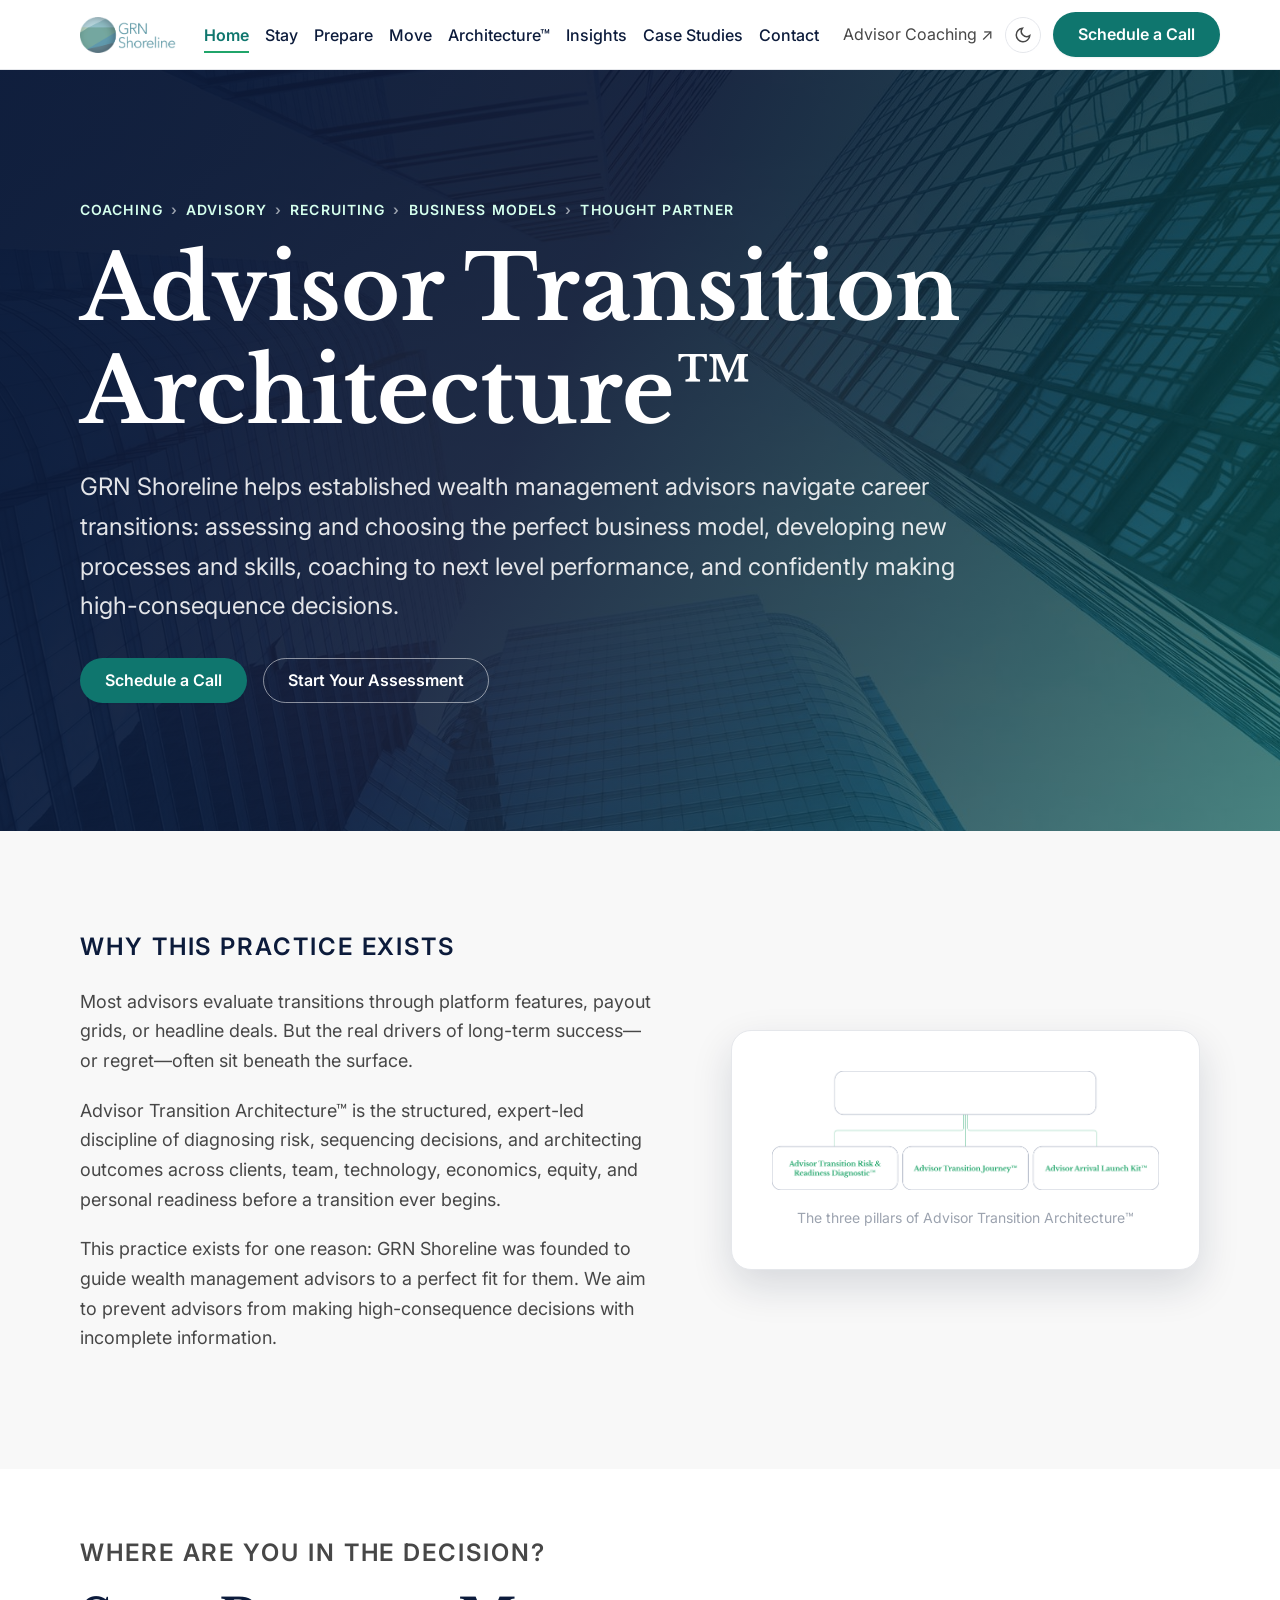
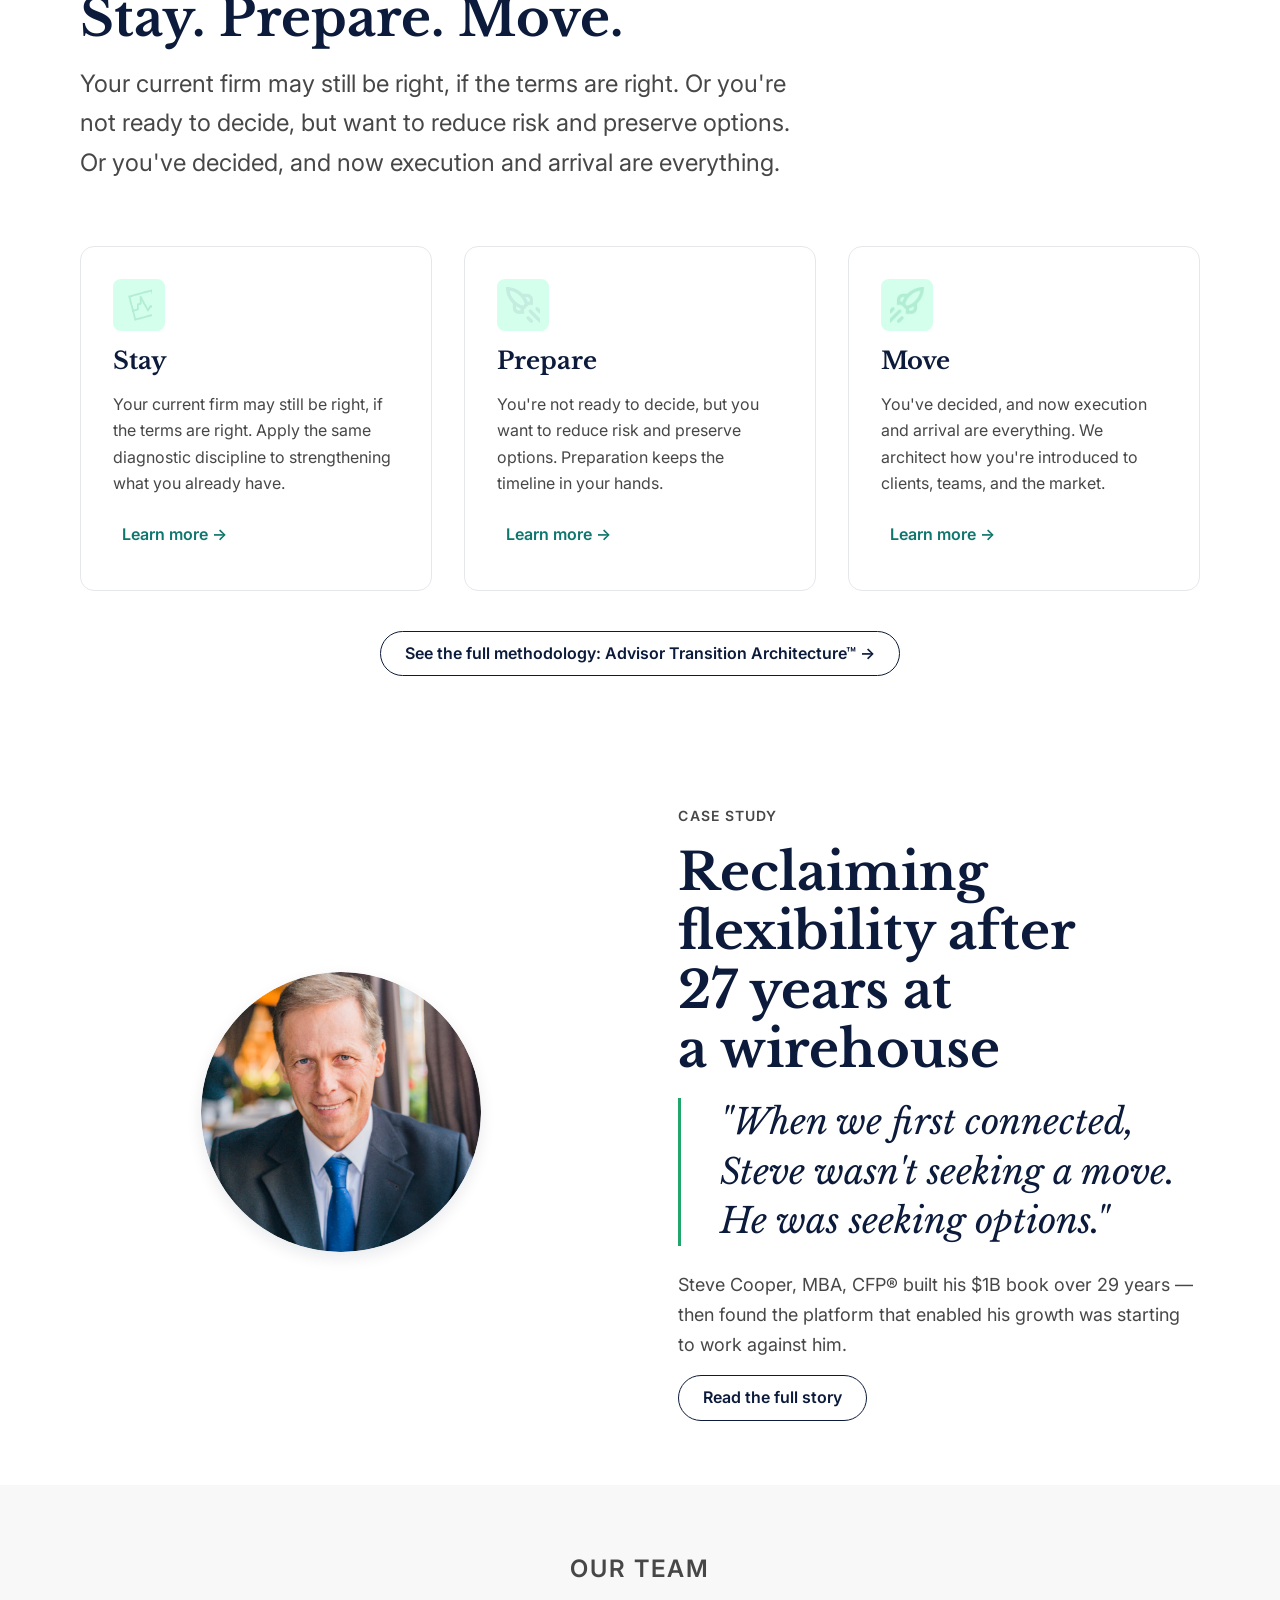
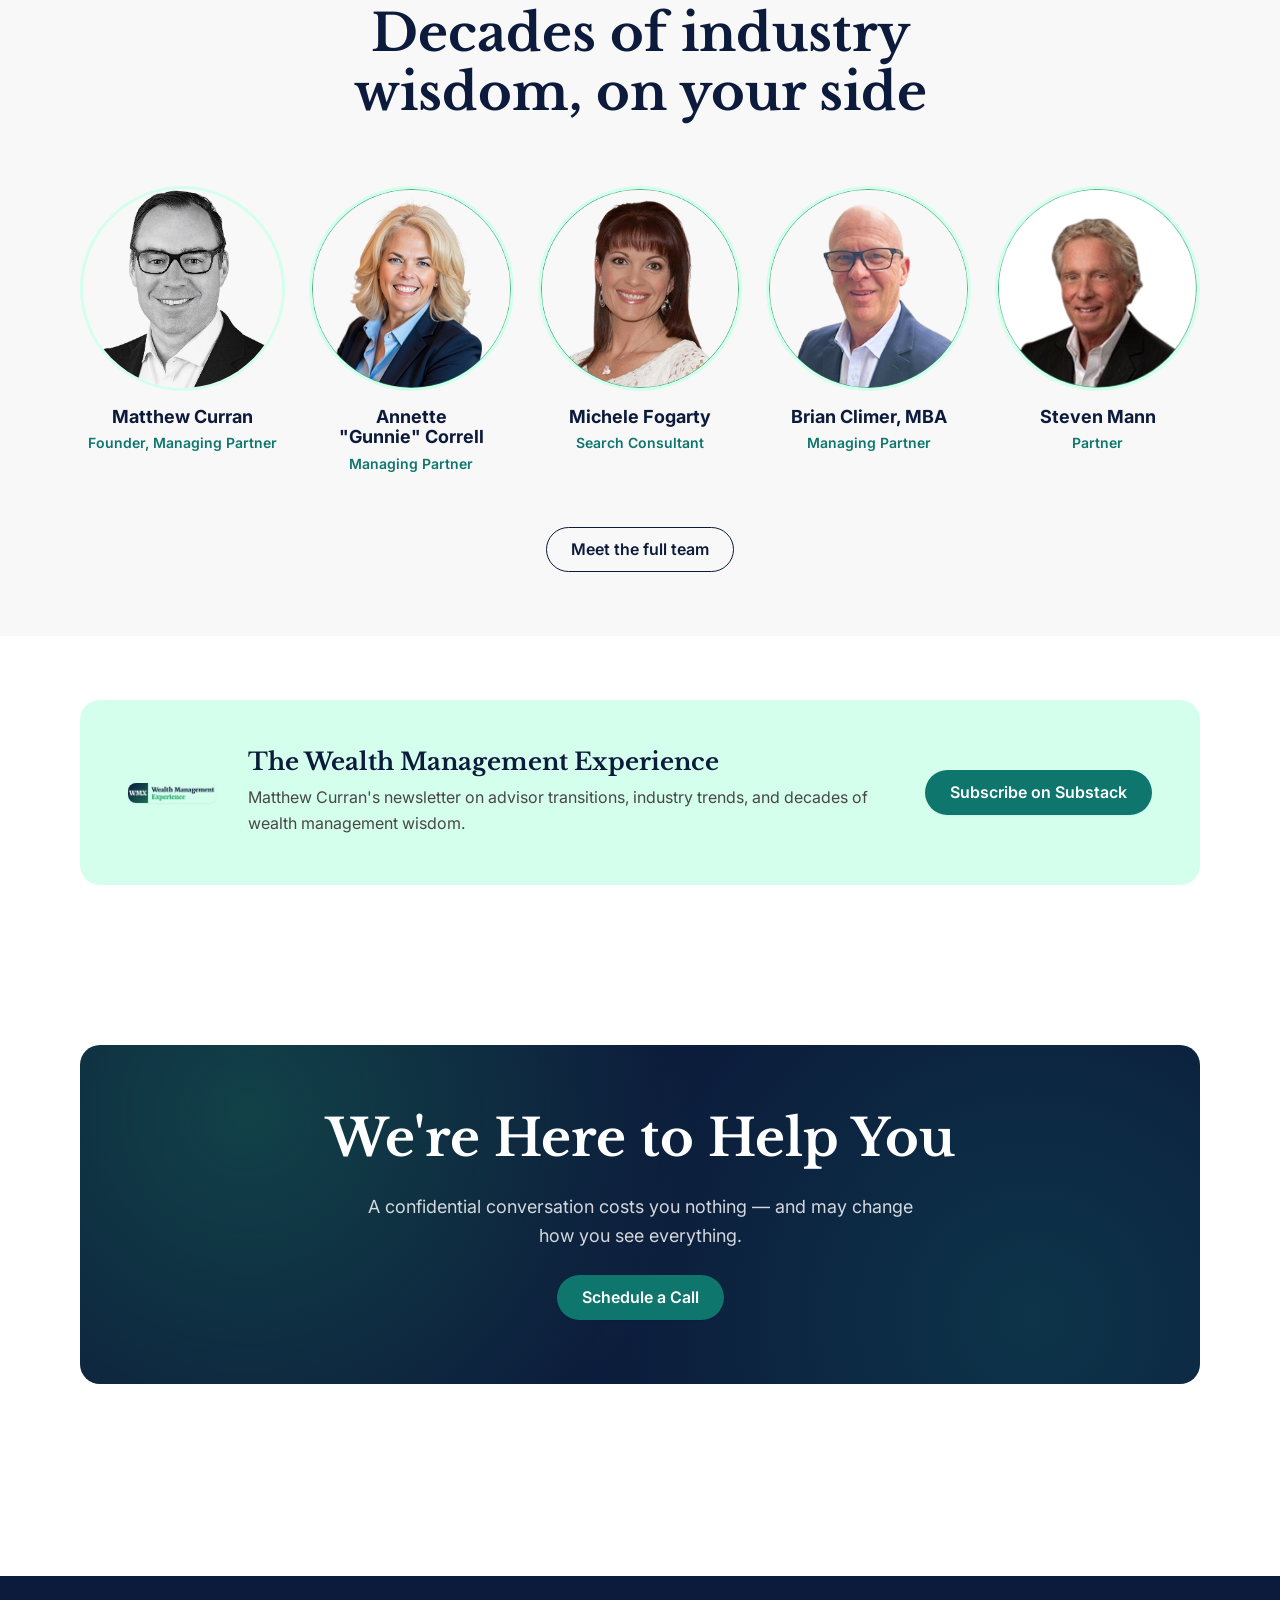
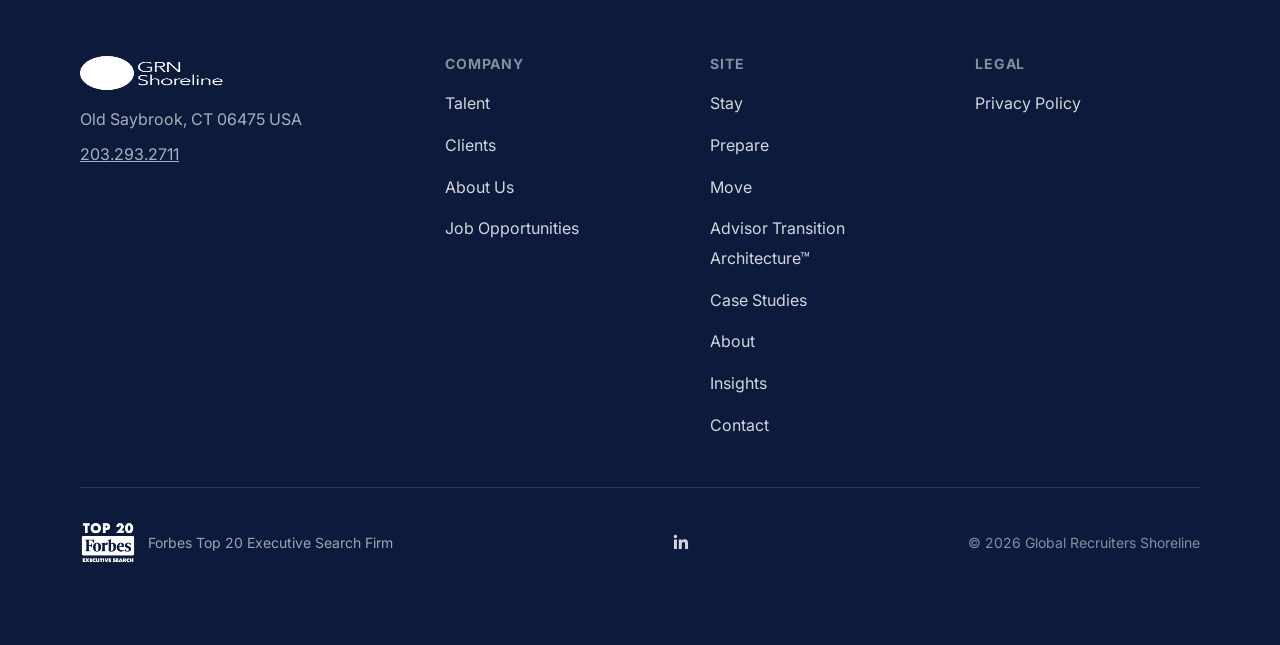
==== index.html @ 6365e37e "GRN Shoreline website - 9 page site" ====
<!doctype html>
<html lang="en">
<head>
  <meta charset="UTF-8">
  <meta name="viewport" content="width=device-width, initial-scale=1.0">
  <title>GRN Shoreline — Advisor Transition Architecture™</title>
  <meta name="description" content="GRN Shoreline helps established wealth management advisors navigate career transitions with Advisor Transition Architecture™ — assessing business models, coaching, and confident decision-making.">
  <meta property="og:title" content="GRN Shoreline — Advisor Transition Architecture™">
  <meta property="og:description" content="GRN Shoreline helps established wealth management advisors navigate career transitions with clarity, structure, and a proprietary readiness framework.">
  <meta property="og:image" content="./assets/hero-bg.jpg">
  <meta property="og:type" content="website">
  <link rel="preconnect" href="https://fonts.googleapis.com">
  <link rel="preconnect" href="https://fonts.gstatic.com" crossorigin>
  <link href="https://fonts.googleapis.com/css2?family=Libre+Baskerville:ital,wght@0,400;0,700;1,400&family=Inter:wght@300..800&display=swap" rel="stylesheet">
  <link rel="stylesheet" href="./base.css">
  <link rel="stylesheet" href="./style.css">
  <link rel="icon" href="./assets/grn-logo-alt.png">
</head>
<body>
  <a class="skip-link" href="#main">Skip to content</a>

        <header class="site-header">
    <div class="wrap header-inner">
      <a class="brand" href="./index.html" aria-label="GRN Shoreline home">
        <img src="./assets/grn-logo-alt.png" alt="GRN Shoreline logo" width="150" height="54">
      </a>
      <nav class="main-nav" aria-label="Primary">
        <ul role="list">
          <li><a href="./index.html" aria-current="page">Home</a></li>
          <li><a href="./stay.html">Stay</a></li>
          <li><a href="./prepare.html">Prepare</a></li>
          <li><a href="./move.html">Move</a></li>
          <li><a href="./advisor-transition-architecture.html"><span class="nav-label-full">Advisor Transition Architecture™</span><span class="nav-label-short">Architecture™</span></a></li>
          <li><a href="./insights.html">Insights</a></li>
          <li><a href="./case-studies.html">Case Studies</a></li>
          <li><a href="./contact.html">Contact</a></li>
        </ul>
        <a class="link-external" href="https://advisortransitionconsulting.com/" target="_blank" rel="noopener noreferrer">Advisor Coaching ↗</a>
      </nav>
      <div class="header-actions">
        <a class="link-external-desktop" href="https://advisortransitionconsulting.com/" target="_blank" rel="noopener noreferrer">Advisor Coaching ↗</a>
        <button class="theme-toggle" data-theme-toggle type="button" aria-label="Switch to dark mode"></button>
        <a class="btn btn--primary" href="https://calendly.com/grnshoreline" target="_blank" rel="noopener noreferrer"><span class="btn-label-full">Schedule a Call</span><span class="btn-label-short">Call</span></a>
        <button class="nav-toggle" type="button" aria-label="Open menu" aria-expanded="false">
          <svg width="22" height="22" viewBox="0 0 24 24" fill="none" stroke="currentColor" stroke-width="2"><path d="M3 6h18M3 12h18M3 18h18"/></svg>
        </button>
      </div>
    </div>
  </header>

<main id="main">
    <!-- HERO -->
    <section class="hero">
      <img class="hero-bg" src="./assets/hero-bg.jpg" alt="Looking up at glass office towers, symbolizing the wealth management industry advisors navigate" width="1920" height="923" fetchpriority="high">
      <div class="hero-overlay"></div>
      <div class="wrap hero-content">
        <p class="kicker kicker--on-dark"><span>Coaching</span><span>Advisory</span><span>Recruiting</span><span>Business Models</span><span>Thought Partner</span></p>
        <h1>Advisor Transition Architecture™</h1>
        <p class="subhead">GRN Shoreline helps established wealth management advisors navigate career transitions: assessing and choosing the perfect business model, developing new processes and skills, coaching to next level performance, and confidently making high-consequence decisions.</p>
        <div class="hero-ctas">
          <a class="btn btn--primary" href="https://calendly.com/grnshoreline" target="_blank" rel="noopener noreferrer">Schedule a Call</a>
          <a class="btn btn--on-dark btn--secondary" href="https://matt-ibhmddfy.scoreapp.com/" target="_blank" rel="noopener noreferrer">Start Your Assessment</a>
        </div>
      </div>
    </section>

    <!-- WHY THIS PRACTICE EXISTS -->
    <section class="section why-section">
      <div class="wrap">
        <div class="why-grid">
          <div class="why-copy">
            <p class="kicker"><span>Why This Practice Exists</span></p>
            <p>Most advisors evaluate transitions through platform features, payout grids, or headline deals. But the real drivers of long-term success—or regret—often sit beneath the surface.</p>
            <p>Advisor Transition Architecture™ is the structured, expert-led discipline of diagnosing risk, sequencing decisions, and architecting outcomes across clients, team, technology, economics, equity, and personal readiness before a transition ever begins.</p>
            <p>This practice exists for one reason: GRN Shoreline was founded to guide wealth management advisors to a perfect fit for them. We aim to prevent advisors from making high-consequence decisions with incomplete information.</p>
          </div>
          <figure class="why-diagram">
            <img src="./assets/t-architecture.png" alt="Diagram of Advisor Transition Architecture framework showing three pillars: Advisor Transition Risk and Readiness Diagnostic, Advisor Transition Journey, and Advisor Arrival Launch Kit" width="1651" height="509">
            <figcaption>The three pillars of Advisor Transition Architecture™</figcaption>
          </figure>
        </div>
      </div>
    </section>

    <!-- THREE-PATHWAY TEASER -->
    <section class="section section--tight">
      <div class="wrap">
        <div class="section-head">
          <p class="kicker"><span>Where Are You in the Decision?</span></p>
          <h2>Stay. Prepare. Move.</h2>
          <p>Your current firm may still be right, if the terms are right. Or you're not ready to decide, but want to reduce risk and preserve options. Or you've decided, and now execution and arrival are everything.</p>
        </div>
        <div class="card-grid">
          <a class="teaser-card" href="./stay.html">
            <div class="teaser-icon"><img src="./assets/risk-icon-1.png" alt="" role="presentation"></div>
            <h3>Stay</h3>
            <p>Your current firm may still be right, if the terms are right. Apply the same diagnostic discipline to strengthening what you already have.</p>
            <span class="btn btn--ghost">Learn more →</span>
          </a>
          <a class="teaser-card" href="./prepare.html">
            <div class="teaser-icon"><img src="./assets/rocket-2.png" alt="" role="presentation"></div>
            <h3>Prepare</h3>
            <p>You're not ready to decide, but you want to reduce risk and preserve options. Preparation keeps the timeline in your hands.</p>
            <span class="btn btn--ghost">Learn more →</span>
          </a>
          <a class="teaser-card" href="./move.html">
            <div class="teaser-icon"><img src="./assets/rocket-1.png" alt="" role="presentation"></div>
            <h3>Move</h3>
            <p>You've decided, and now execution and arrival are everything. We architect how you're introduced to clients, teams, and the market.</p>
            <span class="btn btn--ghost">Learn more →</span>
          </a>
        </div>
        <div style="text-align:center; margin-top:var(--space-10);">
          <a class="btn btn--secondary" href="./advisor-transition-architecture.html">See the full methodology: Advisor Transition Architecture™ →</a>
        </div>
      </div>
    </section>

    <!-- CASE STUDY TEASER -->
    <section class="section section--tight">
      <div class="wrap">
        <div class="split">
          <div class="split-media">
            <img src="./assets/steve-cooper.jpg" alt="Portrait of Steve Cooper, MBA, CFP" width="408" height="408" loading="lazy" style="border-radius:var(--radius-full); max-width:280px; margin-inline:auto;">
          </div>
          <div class="split-copy">
            <p class="kicker"><span>Case Study</span></p>
            <h2>Reclaiming flexibility after 27 years at a wirehouse</h2>
            <blockquote class="pull-quote">"When we first connected, Steve wasn't seeking a move. He was seeking options."</blockquote>
            <p style="margin-top:var(--space-6);">Steve Cooper, MBA, CFP® built his $1B book over 29 years — then found the platform that enabled his growth was starting to work against him.</p>
            <a class="btn btn--secondary" href="./case-studies.html">Read the full story</a>
          </div>
        </div>
      </div>
    </section>

    <!-- TEAM STRIP TEASER -->
    <section class="section section--tight" style="background:var(--color-surface);">
      <div class="wrap">
        <div class="section-head section-head--center">
          <p class="kicker" style="justify-content:center;"><span>Our Team</span></p>
          <h2>Decades of industry wisdom, on your side</h2>
        </div>
        <div class="team-strip">
          <div class="team-card">
            <div class="team-photo"><img src="./assets/matt-bw.png" alt="Matthew Curran" width="631" height="631" loading="lazy"></div>
            <h3>Matthew Curran</h3>
            <p class="role">Founder, Managing Partner</p>
          </div>
          <div class="team-card">
            <div class="team-photo"><img src="./assets/annette.png" alt="Annette Gunnie Correll" width="275" height="275" loading="lazy"></div>
            <h3>Annette "Gunnie" Correll</h3>
            <p class="role">Managing Partner</p>
          </div>
          <div class="team-card">
            <div class="team-photo"><img src="./assets/michele.png" alt="Michele Fogarty" width="275" height="275" loading="lazy"></div>
            <h3>Michele Fogarty</h3>
            <p class="role">Search Consultant</p>
          </div>
          <div class="team-card">
            <div class="team-photo"><img src="./assets/brian.png" alt="Brian Climer" width="275" height="275" loading="lazy"></div>
            <h3>Brian Climer, MBA</h3>
            <p class="role">Managing Partner</p>
          </div>
          <div class="team-card">
            <div class="team-photo"><img src="./assets/steven.png" alt="Steven Mann" width="220" height="220" loading="lazy"></div>
            <h3>Steven Mann</h3>
            <p class="role">Partner</p>
          </div>
        </div>
        <div style="text-align:center; margin-top:var(--space-10);">
          <a class="btn btn--secondary" href="./about.html">Meet the full team</a>
        </div>
      </div>
    </section>

    <!-- NEWSLETTER -->
    <section class="section section--tight">
      <div class="wrap">
        <div class="newsletter-strip">
          <img src="./assets/newsletter-logo.png" alt="The Wealth Management Experience newsletter cover" width="365" height="83">
          <div class="newsletter-copy">
            <h3>The Wealth Management Experience</h3>
            <p>Matthew Curran's newsletter on advisor transitions, industry trends, and decades of wealth management wisdom.</p>
          </div>
          <a class="btn btn--primary" href="https://thewmx.substack.com/" target="_blank" rel="noopener noreferrer">Subscribe on Substack</a>
        </div>
      </div>
    </section>

    <!-- FINAL CTA -->
    <section class="section">
      <div class="wrap">
        <div class="cta-band">
          <h2>We're Here to Help You</h2>
          <p>A confidential conversation costs you nothing — and may change how you see everything.</p>
          <div class="hero-ctas">
            <a class="btn btn--primary" href="https://calendly.com/grnshoreline" target="_blank" rel="noopener noreferrer">Schedule a Call</a>
          </div>
        </div>
      </div>
    </section>
  </main>

        <footer class="site-footer">
    <div class="wrap">
      <div class="footer-grid">
        <div class="footer-brand">
          <img src="./assets/grn-logo-alt.png" alt="GRN Shoreline logo" width="150" height="54">
          <p>Old Saybrook, CT 06475 USA</p>
          <p><a href="tel:2032932711" style="color:inherit;">203.293.2711</a></p>
        </div>
        <div class="footer-col">
          <h4>Company</h4>
          <ul role="list">
            <li><a href="https://grnshoreline.com/candidate/index.aspx" target="_blank" rel="noopener noreferrer">Talent</a></li>
            <li><a href="https://grnshoreline.com/employer/index.aspx" target="_blank" rel="noopener noreferrer">Clients</a></li>
            <li><a href="./about.html">About Us</a></li>
            <li><a href="https://grnshoreline.com/candidate/jobs.aspx" target="_blank" rel="noopener noreferrer">Job Opportunities</a></li>
          </ul>
        </div>
        <div class="footer-col">
          <h4>Site</h4>
          <ul role="list">
            <li><a href="./stay.html">Stay</a></li>
            <li><a href="./prepare.html">Prepare</a></li>
            <li><a href="./move.html">Move</a></li>
            <li><a href="./advisor-transition-architecture.html">Advisor Transition Architecture™</a></li>
            <li><a href="./case-studies.html">Case Studies</a></li>
            <li><a href="./about.html">About</a></li>
            <li><a href="./insights.html">Insights</a></li>
            <li><a href="./contact.html">Contact</a></li>
          </ul>
        </div>
        <div class="footer-col">
          <h4>Legal</h4>
          <ul role="list">
            <li><a href="https://grnshoreline.com/about/privacy.aspx" target="_blank" rel="noopener noreferrer">Privacy Policy</a></li>
          </ul>
        </div>
      </div>
      <div class="footer-bottom">
        <div class="footer-badge">
          <img src="./assets/forbes-badge.png" alt="Forbes Top 20 Executive Search Firm badge">
          <span>Forbes Top 20 Executive Search Firm</span>
        </div>
        <div class="footer-social">
          <a href="https://linkedin.com/company/grnshoreline" target="_blank" rel="noopener noreferrer" aria-label="GRN Shoreline on LinkedIn">
            <svg width="20" height="20" viewBox="0 0 24 24" fill="currentColor"><path d="M20.45 20.45h-3.55v-5.57c0-1.33-.02-3.03-1.85-3.03-1.85 0-2.14 1.44-2.14 2.94v5.66H9.36V9h3.41v1.56h.05c.47-.9 1.64-1.85 3.38-1.85 3.6 0 4.27 2.37 4.27 5.46v6.28zM5.34 7.43a2.06 2.06 0 1 1 0-4.12 2.06 2.06 0 0 1 0 4.12zM7.12 20.45H3.56V9h3.56v11.45z"/></svg>
          </a>
        </div>
        <p class="footer-copy">© 2026 Global Recruiters Shoreline</p>
      </div>
    </div>
  </footer>

  <script src="./app.js" defer></script>
</body>
</html>
---- base.css ----
/* base.css — mandatory reset & foundations */
*,
*::before,
*::after {
  box-sizing: border-box;
  margin: 0;
  padding: 0;
}

html {
  -moz-text-size-adjust: none;
  -webkit-text-size-adjust: none;
  text-size-adjust: none;
  -webkit-font-smoothing: antialiased;
  -moz-osx-font-smoothing: grayscale;
  text-rendering: optimizeLegibility;
  scroll-behavior: smooth;
  hanging-punctuation: first last;
  scroll-padding-top: var(--space-24);
  overflow-x: hidden;
}

body {
  min-height: 100dvh;
  line-height: 1.65;
  font-family: var(--font-body, sans-serif);
  font-size: var(--text-base);
  color: var(--color-text);
  background-color: var(--color-bg);
  overflow-x: hidden;
}

img,
picture,
video,
canvas,
svg {
  display: block;
  max-width: 100%;
  height: auto;
}
ul[role='list'],
ol[role='list'] {
  list-style: none;
}
input,
button,
textarea,
select {
  font: inherit;
  color: inherit;
}

h1,
h2,
h3,
h4,
h5,
h6 {
  text-wrap: balance;
  line-height: 1.15;
  font-family: var(--font-display);
}
p,
li,
figcaption {
  text-wrap: pretty;
}

::selection {
  background: color-mix(in oklab, var(--color-primary) 30%, transparent);
  color: var(--color-text);
}

:focus-visible {
  outline: 2px solid var(--color-primary);
  outline-offset: 3px;
  border-radius: var(--radius-sm);
}

@media (prefers-reduced-motion: reduce) {
  *,
  *::before,
  *::after {
    animation-duration: 0.01ms !important;
    animation-iteration-count: 1 !important;
    transition-duration: 0.01ms !important;
    scroll-behavior: auto !important;
  }
}

button {
  cursor: pointer;
  background: none;
  border: none;
}
table {
  border-collapse: collapse;
  width: 100%;
}

a,
button,
[role='button'],
[role='link'],
input,
textarea,
select {
  transition:
    color var(--transition-interactive),
    background var(--transition-interactive),
    border-color var(--transition-interactive),
    box-shadow var(--transition-interactive),
    transform var(--transition-interactive);
}

.sr-only {
  position: absolute;
  width: 1px;
  height: 1px;
  padding: 0;
  margin: -1px;
  overflow: hidden;
  clip: rect(0, 0, 0, 0);
  white-space: nowrap;
  border-width: 0;
}
---- style.css ----
/* style.css — GRN Shoreline design tokens + components */

/* ============ TYPE SCALE ============ */
:root {
  --text-xs: clamp(0.75rem, 0.7rem + 0.25vw, 0.875rem);
  --text-sm: clamp(0.875rem, 0.8rem + 0.35vw, 1rem);
  --text-base: clamp(1rem, 0.95rem + 0.25vw, 1.125rem);
  --text-lg: clamp(1.125rem, 1rem + 0.75vw, 1.5rem);
  --text-xl: clamp(1.5rem, 1.2rem + 1.25vw, 2.25rem);
  --text-2xl: clamp(2rem, 1.2rem + 2.5vw, 3.5rem);
  --text-3xl: clamp(2.5rem, 1rem + 4vw, 4.75rem);
  --text-hero: clamp(2.75rem, 0.8rem + 6vw, 6.5rem);

  /* ============ SPACING (4px base) ============ */
  --space-1: 0.25rem;
  --space-2: 0.5rem;
  --space-3: 0.75rem;
  --space-4: 1rem;
  --space-5: 1.25rem;
  --space-6: 1.5rem;
  --space-8: 2rem;
  --space-10: 2.5rem;
  --space-12: 3rem;
  --space-16: 4rem;
  --space-20: 5rem;
  --space-24: 6rem;
  --space-32: 8rem;

  /* ============ RADIUS / TRANSITIONS ============ */
  --radius-sm: 0.375rem;
  --radius-md: 0.5rem;
  --radius-lg: 0.875rem;
  --radius-xl: 1.25rem;
  --radius-full: 9999px;
  --transition-interactive: 180ms cubic-bezier(0.16, 1, 0.3, 1);

  /* ============ CONTENT WIDTHS ============ */
  --content-narrow: 640px;
  --content-default: 960px;
  --content-wide: 1200px;
  --content-full: 100%;

  /* ============ FONTS ============ */
  --font-display: 'Libre Baskerville', Georgia, 'Times New Roman', serif;
  --font-body: 'Inter', -apple-system, 'Helvetica Neue', sans-serif;
}

/* ============ COLOR SYSTEM — GRN Shoreline brand ============ */
:root,
[data-theme='light'] {
  --color-navy: #0c1b3b;
  --color-navy-2: #132549;
  --color-teal: #0f766e;
  --color-teal-2: #20a56a;
  --color-mint: #d5ffed;

  --color-bg: #ffffff;
  --color-surface: #f8f8f8;
  --color-surface-2: #ffffff;
  --color-surface-offset: #eef6f2;
  --color-surface-mint: #d5ffed;
  --color-divider: #e5e7eb;
  --color-border: #e5e7eb;

  --color-text: #0c1b3b;
  --color-text-muted: #474747;
  --color-text-faint: #9ca3af;
  --color-text-inverse: #f8f8f8;

  --color-primary: #0f766e;
  --color-primary-hover: #0c5c56;
  --color-primary-active: #094843;
  --color-primary-highlight: #d5ffed;

  --color-accent: #20a56a;
  --color-accent-hover: #188753;

  --shadow-sm: 0 1px 2px rgba(12, 27, 59, 0.06);
  --shadow-md: 0 6px 16px rgba(12, 27, 59, 0.09);
  --shadow-lg: 0 16px 40px rgba(12, 27, 59, 0.14);
}

[data-theme='dark'] {
  --color-bg: #0a1530;
  --color-surface: #0c1b3b;
  --color-surface-2: #101f42;
  --color-surface-offset: #122645;
  --color-surface-mint: #163527;
  --color-divider: #223258;
  --color-border: #2a3b64;

  --color-text: #eef2f7;
  --color-text-muted: #b7c0d6;
  --color-text-faint: #7f8bab;
  --color-text-inverse: #0c1b3b;

  --color-primary: #2bbfa0;
  --color-primary-hover: #4fd2b5;
  --color-primary-active: #20a56a;
  --color-primary-highlight: #163527;

  --color-accent: #33c17a;
  --color-accent-hover: #57d295;

  --shadow-sm: 0 1px 2px rgba(0, 0, 0, 0.3);
  --shadow-md: 0 6px 16px rgba(0, 0, 0, 0.35);
  --shadow-lg: 0 16px 40px rgba(0, 0, 0, 0.45);
}

@media (prefers-color-scheme: dark) {
  :root:not([data-theme]) {
    --color-bg: #0a1530;
    --color-surface: #0c1b3b;
    --color-surface-2: #101f42;
    --color-surface-offset: #122645;
    --color-surface-mint: #163527;
    --color-divider: #223258;
    --color-border: #2a3b64;
    --color-text: #eef2f7;
    --color-text-muted: #b7c0d6;
    --color-text-faint: #7f8bab;
    --color-text-inverse: #0c1b3b;
    --color-primary: #2bbfa0;
    --color-primary-hover: #4fd2b5;
    --color-primary-active: #20a56a;
    --color-primary-highlight: #163527;
    --color-accent: #33c17a;
    --color-accent-hover: #57d295;
    --shadow-sm: 0 1px 2px rgba(0, 0, 0, 0.3);
    --shadow-md: 0 6px 16px rgba(0, 0, 0, 0.35);
    --shadow-lg: 0 16px 40px rgba(0, 0, 0, 0.45);
  }
}

/* ============ LAYOUT PRIMITIVES ============ */
.wrap {
  width: 100%;
  max-width: var(--content-wide);
  margin-inline: auto;
  padding-inline: clamp(var(--space-5), 5vw, var(--space-10));
}
.wrap--narrow {
  max-width: var(--content-default);
}
.section {
  padding-block: clamp(var(--space-16), 8vw, var(--space-24));
}
.section--tight {
  padding-block: clamp(var(--space-10), 5vw, var(--space-16));
}
main {
  display: block;
}

/* ============ SKIP LINK ============ */
.skip-link {
  position: absolute;
  left: -9999px;
  top: 0;
  z-index: 200;
  background: var(--color-navy);
  color: #fff;
  padding: var(--space-3) var(--space-5);
  border-radius: var(--radius-sm);
}
.skip-link:focus {
  left: var(--space-4);
  top: var(--space-4);
}

/* ============ HEADER ============ */
.site-header {
  position: sticky;
  top: 0;
  z-index: 100;
  background: color-mix(in oklab, var(--color-bg) 97%, transparent);
  border-bottom: 1px solid var(--color-divider);
  transition:
    transform 0.3s cubic-bezier(0.16, 1, 0.3, 1),
    box-shadow 0.3s cubic-bezier(0.16, 1, 0.3, 1);
}
@supports (backdrop-filter: blur(1px)) {
  @media (min-width: 781px) {
    .site-header {
      background: color-mix(in oklab, var(--color-bg) 92%, transparent);
      backdrop-filter: blur(14px);
    }
  }
}
.site-header--hidden {
  transform: translateY(-100%);
}
.site-header--scrolled {
  box-shadow: var(--shadow-sm);
}
.header-inner {
  display: flex;
  align-items: center;
  justify-content: space-between;
  gap: var(--space-6);
  padding-block: var(--space-3);
}
.brand {
  display: flex;
  align-items: center;
  gap: var(--space-2);
  flex-shrink: 0;
}
.brand img {
  height: clamp(28px, 4vw, 36px);
  width: auto;
}
.brand-name {
  font-family: var(--font-display);
  font-size: var(--text-sm);
  color: var(--color-navy);
  display: none;
}
[data-theme='dark'] .brand-name {
  color: var(--color-text);
}

.main-nav {
  display: flex;
  align-items: center;
  gap: var(--space-5);
}
.main-nav ul {
  display: flex;
  align-items: center;
  gap: var(--space-4);
  flex-wrap: nowrap;
}
.main-nav a {
  font-size: var(--text-sm);
  white-space: nowrap;
  color: var(--color-text);
  text-decoration: none;
  font-weight: 500;
  position: relative;
  padding-block: var(--space-1);
}
.nav-label-short {
  display: inline;
}
.nav-label-full {
  display: none;
}
.main-nav a::after {
  content: '';
  position: absolute;
  left: 0;
  bottom: -4px;
  width: 0;
  height: 2px;
  background: var(--color-teal-2);
  transition: width var(--transition-interactive);
}
.main-nav a:hover::after,
.main-nav a[aria-current='page']::after {
  width: 100%;
}
.main-nav a[aria-current='page'] {
  color: var(--color-teal);
  font-weight: 600;
}
[data-theme='dark'] .main-nav a[aria-current='page'] {
  color: var(--color-primary);
}

.header-actions {
  display: flex;
  align-items: center;
  gap: var(--space-3);
  flex-shrink: 0;
}
.link-external {
  font-size: var(--text-sm);
  color: var(--color-text-muted);
  text-decoration: none;
  display: none;
}
.link-external:hover {
  color: var(--color-teal);
}
.link-external-desktop {
  font-size: var(--text-sm);
  color: var(--color-text-muted);
  text-decoration: none;
  white-space: nowrap;
}
.link-external-desktop:hover {
  color: var(--color-teal);
}

.theme-toggle {
  display: inline-flex;
  align-items: center;
  justify-content: center;
  width: 36px;
  height: 36px;
  border-radius: var(--radius-full);
  color: var(--color-text-muted);
  border: 1px solid var(--color-border);
}
.theme-toggle:hover {
  color: var(--color-teal);
  border-color: var(--color-teal);
}

.nav-toggle {
  display: none;
  width: 40px;
  height: 40px;
  align-items: center;
  justify-content: center;
  color: var(--color-navy);
}
[data-theme='dark'] .nav-toggle {
  color: var(--color-text);
}

/* ============ BUTTONS ============ */
.btn {
  display: inline-flex;
  align-items: center;
  justify-content: center;
  gap: var(--space-2);
  font-size: var(--text-sm);
  font-weight: 600;
  padding: var(--space-3) var(--space-6);
  border-radius: var(--radius-full);
  text-decoration: none;
  white-space: nowrap;
  border: 1.5px solid transparent;
  line-height: 1.2;
}
.btn--primary {
  background: var(--color-teal);
  color: #fff;
  box-shadow: var(--shadow-sm);
}
.btn--primary:hover {
  background: var(--color-primary-hover);
  box-shadow: var(--shadow-md);
  transform: translateY(-1px);
}
.btn--secondary {
  background: transparent;
  color: var(--color-navy);
  border-color: var(--color-navy);
}
[data-theme='dark'] .btn--secondary {
  color: var(--color-text);
  border-color: var(--color-border);
}
.btn--secondary:hover {
  background: var(--color-navy);
  color: #fff;
}
[data-theme='dark'] .btn--secondary:hover {
  background: var(--color-primary);
  border-color: var(--color-primary);
  color: var(--color-navy);
}
.btn--ghost {
  background: transparent;
  color: var(--color-teal);
  padding-inline: var(--space-2);
}
.btn--ghost:hover {
  color: var(--color-primary-hover);
  gap: var(--space-3);
}
.btn--on-dark {
  border-color: rgba(255, 255, 255, 0.5);
  color: #fff;
}
.btn--on-dark:hover {
  background: #fff;
  color: var(--color-navy);
}
.btn--block {
  width: 100%;
}
.btn-label-short {
  display: none;
}

/* ============ KICKER / EYEBROW ============ */
.kicker {
  display: flex;
  flex-wrap: wrap;
  align-items: center;
  gap: var(--space-2);
  font-size: var(--text-xs);
  font-weight: 600;
  letter-spacing: 0.08em;
  text-transform: uppercase;
  color: var(--color-teal-2);
  margin-bottom: var(--space-4);
}
.kicker span:not(:last-child)::after {
  content: '›';
  margin-left: var(--space-2);
  color: var(--color-text-faint);
}
.kicker--on-dark {
  color: var(--color-mint);
}

.tag {
  display: inline-flex;
  align-items: center;
  font-size: var(--text-xs);
  font-weight: 600;
  padding: var(--space-1) var(--space-3);
  border-radius: var(--radius-full);
  background: var(--color-surface-mint);
  color: var(--color-teal);
}

/* ============ HERO ============ */
.hero {
  position: relative;
  color: #fff;
  overflow: hidden;
  min-height: 78vh;
  display: flex;
  align-items: center;
}
.hero-bg {
  position: absolute;
  inset: 0;
  width: 100%;
  height: 100%;
  object-fit: cover;
  z-index: 0;
}
.hero-overlay {
  position: absolute;
  inset: 0;
  background: linear-gradient(
    115deg,
    rgba(12, 27, 59, 0.94) 0%,
    rgba(12, 27, 59, 0.82) 42%,
    rgba(15, 118, 110, 0.55) 100%
  );
  z-index: 1;
}
.hero-content {
  position: relative;
  z-index: 2;
  padding-block: clamp(var(--space-20), 12vw, var(--space-32));
}
.hero h1 {
  font-size: var(--text-hero);
  max-width: 20ch;
  margin-bottom: var(--space-6);
}
.hero .subhead {
  font-size: var(--text-lg);
  color: rgba(255, 255, 255, 0.88);
  max-width: 62ch;
  margin-bottom: var(--space-8);
  font-family: var(--font-body);
}
.hero-ctas {
  display: flex;
  flex-wrap: wrap;
  gap: var(--space-4);
}

.page-hero {
  background: var(--color-navy);
  color: #fff;
  padding-block: clamp(var(--space-16), 10vw, var(--space-24));
}
.page-hero h1 {
  font-size: var(--text-2xl);
  max-width: 26ch;
}
.page-hero .subhead {
  font-size: var(--text-lg);
  color: rgba(255, 255, 255, 0.82);
  max-width: 68ch;
  margin-top: var(--space-4);
  font-family: var(--font-body);
}

/* ============ SECTION HEADINGS ============ */
.section-head {
  max-width: 46rem;
  margin-bottom: clamp(var(--space-10), 5vw, var(--space-16));
}
.section-head h2 {
  font-size: var(--text-2xl);
  color: var(--color-navy);
  margin-bottom: var(--space-4);
}
[data-theme='dark'] .section-head h2 {
  color: var(--color-text);
}
.section-head p {
  font-size: var(--text-lg);
  color: var(--color-text-muted);
  font-family: var(--font-body);
}
.section-head--center {
  margin-inline: auto;
  text-align: center;
}

h3.card-title,
.card h3 {
  font-size: var(--text-lg);
  color: var(--color-navy);
}
[data-theme='dark'] .card h3 {
  color: var(--color-text);
}

/* ============ WHY SECTION ============ */
.why-section {
  background: var(--color-surface);
}
.why-grid {
  display: grid;
  grid-template-columns: 1.1fr 0.9fr;
  gap: clamp(var(--space-10), 6vw, var(--space-20));
  align-items: center;
}
.why-copy p {
  font-size: var(--text-base);
  color: var(--color-text-muted);
  margin-bottom: var(--space-5);
  max-width: 60ch;
}
.why-copy p:first-of-type {
  font-size: var(--text-lg);
  color: var(--color-text);
  font-family: var(--font-body);
}
.why-diagram {
  background: #fff;
  border-radius: var(--radius-xl);
  padding: clamp(var(--space-6), 4vw, var(--space-10));
  box-shadow: var(--shadow-lg);
  border: 1px solid var(--color-border);
}
[data-theme='dark'] .why-diagram {
  background: var(--color-surface-2);
}
.why-diagram img {
  width: 100%;
}
.why-diagram figcaption {
  margin-top: var(--space-4);
  font-size: var(--text-xs);
  color: var(--color-text-faint);
  text-align: center;
}

/* ============ CARD GRID (teasers) ============ */
.card-grid {
  display: grid;
  grid-template-columns: repeat(3, 1fr);
  gap: var(--space-8);
}
.teaser-card {
  background: var(--color-surface-2);
  border: 1px solid var(--color-border);
  border-radius: var(--radius-lg);
  padding: clamp(var(--space-6), 3vw, var(--space-8));
  display: flex;
  flex-direction: column;
  gap: var(--space-4);
  text-decoration: none;
  color: inherit;
  transition:
    transform var(--transition-interactive),
    box-shadow var(--transition-interactive),
    border-color var(--transition-interactive);
}
.teaser-card:hover {
  transform: translateY(-4px);
  box-shadow: var(--shadow-md);
  border-color: var(--color-teal);
}
.teaser-icon {
  width: 52px;
  height: 52px;
  border-radius: var(--radius-md);
  background: var(--color-surface-mint);
  display: flex;
  align-items: center;
  justify-content: center;
  padding: var(--space-2);
}
.teaser-icon img {
  width: 100%;
  height: 100%;
  object-fit: contain;
}
.teaser-card h3 {
  font-size: var(--text-lg);
}
.teaser-card p {
  color: var(--color-text-muted);
  font-size: var(--text-sm);
  flex: 1;
}
.teaser-card .btn--ghost {
  align-self: flex-start;
  font-size: var(--text-sm);
}

/* ============ NUMBERED DOMAIN CARDS ============ */
.domain-grid {
  display: grid;
  grid-template-columns: repeat(2, 1fr);
  gap: var(--space-6);
}
.domain-card {
  background: var(--color-surface-2);
  border: 1px solid var(--color-border);
  border-radius: var(--radius-lg);
  padding: clamp(var(--space-6), 3vw, var(--space-7));
  display: flex;
  gap: var(--space-5);
}
.domain-number {
  flex-shrink: 0;
  width: 44px;
  height: 44px;
  border-radius: var(--radius-full);
  background: var(--color-navy);
  color: var(--color-mint);
  display: flex;
  align-items: center;
  justify-content: center;
  font-family: var(--font-display);
  font-size: var(--text-base);
}
.domain-card h3 {
  font-size: var(--text-base);
  font-weight: 700;
  font-family: var(--font-body);
  color: var(--color-navy);
  margin-bottom: var(--space-2);
}
[data-theme='dark'] .domain-card h3 {
  color: var(--color-text);
}
.domain-card p {
  font-size: var(--text-sm);
  color: var(--color-text-muted);
}

/* ============ PULL QUOTE ============ */
.pull-quote {
  position: relative;
  font-family: var(--font-display);
  font-size: var(--text-xl);
  font-style: italic;
  color: var(--color-navy);
  line-height: 1.4;
  max-width: 44rem;
  padding-left: clamp(var(--space-6), 3vw, var(--space-10));
  border-left: 3px solid var(--color-teal-2);
}
[data-theme='dark'] .pull-quote {
  color: var(--color-text);
}
.pull-quote--center {
  margin-inline: auto;
  text-align: center;
  border-left: none;
  padding-left: 0;
}

/* ============ SPLIT SECTION ============ */
.split {
  display: grid;
  grid-template-columns: 1fr 1fr;
  gap: clamp(var(--space-10), 6vw, var(--space-20));
  align-items: center;
}
.split--reverse .split-media {
  order: 2;
}
.split-media img {
  border-radius: var(--radius-lg);
  box-shadow: var(--shadow-md);
  width: 100%;
}
.split-copy h2 {
  font-size: var(--text-2xl);
  color: var(--color-navy);
  margin-bottom: var(--space-5);
}
[data-theme='dark'] .split-copy h2 {
  color: var(--color-text);
}
.split-copy p {
  color: var(--color-text-muted);
  margin-bottom: var(--space-4);
  max-width: 56ch;
}
.split-list {
  display: grid;
  gap: var(--space-3);
  margin-block: var(--space-6);
}
.split-list li {
  display: flex;
  gap: var(--space-3);
  font-size: var(--text-base);
  color: var(--color-text);
  align-items: flex-start;
}
.split-list .check {
  flex-shrink: 0;
  color: var(--color-teal-2);
  margin-top: 3px;
}

/* ============ CTA BAND ============ */
.cta-band {
  background: var(--color-navy);
  color: #fff;
  border-radius: var(--radius-xl);
  padding: clamp(var(--space-10), 6vw, var(--space-16));
  text-align: center;
  display: flex;
  flex-direction: column;
  align-items: center;
  gap: var(--space-6);
  background-image: radial-gradient(circle at 15% 20%, rgba(32, 165, 106, 0.28), transparent 45%),
    radial-gradient(circle at 85% 80%, rgba(15, 118, 110, 0.28), transparent 45%);
}
.cta-band h2 {
  font-size: var(--text-2xl);
  max-width: 30ch;
}
.cta-band p {
  color: rgba(255, 255, 255, 0.82);
  max-width: 52ch;
  font-size: var(--text-base);
}
.cta-band .hero-ctas {
  justify-content: center;
}

/* ============ NEWSLETTER STRIP ============ */
.newsletter-strip {
  background: var(--color-surface-mint);
  border-radius: var(--radius-xl);
  padding: clamp(var(--space-8), 5vw, var(--space-12));
  display: flex;
  align-items: center;
  justify-content: space-between;
  gap: var(--space-8);
  flex-wrap: wrap;
}
[data-theme='dark'] .newsletter-strip {
  background: var(--color-surface-mint);
}
.newsletter-strip img {
  width: 88px;
  border-radius: var(--radius-md);
  box-shadow: var(--shadow-sm);
  flex-shrink: 0;
}
.newsletter-copy {
  flex: 1;
  min-width: 220px;
}
.newsletter-copy h3 {
  font-size: var(--text-lg);
  color: var(--color-navy);
  margin-bottom: var(--space-2);
}
.newsletter-copy p {
  color: var(--color-text-muted);
  font-size: var(--text-sm);
}

/* ============ TEAM ============ */
.team-strip {
  display: grid;
  grid-template-columns: repeat(5, 1fr);
  gap: var(--space-6);
}
.team-card {
  text-align: center;
}
.team-photo {
  width: 100%;
  aspect-ratio: 1;
  border-radius: var(--radius-full);
  overflow: hidden;
  margin-bottom: var(--space-4);
  border: 3px solid var(--color-surface-mint);
}
.team-photo img {
  width: 100%;
  height: 100%;
  object-fit: cover;
}
.team-card h3 {
  font-size: var(--text-base);
  color: var(--color-navy);
  margin-bottom: var(--space-1);
  font-family: var(--font-body);
  font-weight: 700;
}
[data-theme='dark'] .team-card h3 {
  color: var(--color-text);
}
.team-card .role {
  font-size: var(--text-xs);
  color: var(--color-teal);
  font-weight: 600;
  margin-bottom: var(--space-3);
}
.team-links {
  display: flex;
  justify-content: center;
  gap: var(--space-3);
  font-size: var(--text-xs);
}
.team-links a {
  color: var(--color-text-muted);
  text-decoration: none;
}
.team-links a:hover {
  color: var(--color-teal);
}

/* ============ CASE STUDY ============ */
.filter-chips {
  display: flex;
  flex-wrap: wrap;
  gap: var(--space-3);
  margin-bottom: var(--space-10);
}
.chip {
  font-size: var(--text-sm);
  padding: var(--space-2) var(--space-5);
  border-radius: var(--radius-full);
  border: 1px solid var(--color-border);
  background: var(--color-surface-2);
  color: var(--color-text-muted);
}
.case-card {
  background: var(--color-surface-2);
  border: 1px solid var(--color-border);
  border-radius: var(--radius-xl);
  padding: clamp(var(--space-8), 5vw, var(--space-12));
  display: grid;
  grid-template-columns: 220px 1fr;
  gap: clamp(var(--space-8), 5vw, var(--space-12));
  box-shadow: var(--shadow-sm);
}
.case-media {
  text-align: center;
}
.case-media img {
  width: 100%;
  border-radius: var(--radius-lg);
  margin-bottom: var(--space-4);
}
.case-media .credentials {
  font-size: var(--text-xs);
  color: var(--color-text-faint);
}
.case-body h3 {
  font-size: var(--text-xl);
  color: var(--color-navy);
  margin-bottom: var(--space-2);
}
[data-theme='dark'] .case-body h3 {
  color: var(--color-text);
}
.case-body .case-eyebrow {
  font-size: var(--text-xs);
  color: var(--color-teal);
  font-weight: 600;
  text-transform: uppercase;
  letter-spacing: 0.06em;
  margin-bottom: var(--space-3);
}
.case-body p {
  color: var(--color-text-muted);
  margin-bottom: var(--space-4);
}
.fit-columns {
  display: grid;
  grid-template-columns: 1fr 1fr;
  gap: var(--space-8);
}
.fit-col {
  background: var(--color-surface-2);
  border: 1px solid var(--color-border);
  border-radius: var(--radius-lg);
  padding: clamp(var(--space-6), 3vw, var(--space-8));
}
.fit-col h3 {
  font-size: var(--text-lg);
  margin-bottom: var(--space-5);
  color: var(--color-navy);
}
[data-theme='dark'] .fit-col h3 {
  color: var(--color-text);
}
.fit-col ul {
  display: grid;
  gap: var(--space-3);
}
.fit-col li {
  display: flex;
  gap: var(--space-3);
  font-size: var(--text-base);
  align-items: flex-start;
}
.fit-col--yes {
  border-color: color-mix(in oklab, var(--color-teal) 30%, var(--color-border));
}
.fit-col--yes .mark {
  color: var(--color-teal-2);
}
.fit-col--no .mark {
  color: var(--color-text-faint);
}
.mark {
  flex-shrink: 0;
  margin-top: 3px;
}

.notice-card {
  background: var(--color-surface);
  border: 1px dashed var(--color-border);
  border-radius: var(--radius-lg);
  padding: clamp(var(--space-8), 4vw, var(--space-10));
  text-align: center;
}
.notice-card h3 {
  font-size: var(--text-lg);
  color: var(--color-navy);
  margin-bottom: var(--space-3);
}
[data-theme='dark'] .notice-card h3 {
  color: var(--color-text);
}
.notice-card p {
  color: var(--color-text-muted);
  max-width: 50ch;
  margin-inline: auto;
  margin-bottom: var(--space-6);
}

/* ============ ABOUT ============ */
.letter-block {
  background: var(--color-surface);
  border-radius: var(--radius-xl);
  padding: clamp(var(--space-8), 5vw, var(--space-14));
}
.letter-block p {
  color: var(--color-text-muted);
  margin-bottom: var(--space-4);
  max-width: 70ch;
}
.letter-signoff {
  font-family: var(--font-display);
  font-style: italic;
  font-size: var(--text-lg);
  color: var(--color-navy);
  margin-top: var(--space-6);
}
[data-theme='dark'] .letter-signoff {
  color: var(--color-text);
}

.team-grid {
  display: grid;
  grid-template-columns: repeat(3, 1fr);
  gap: var(--space-8);
}
.team-grid .team-card {
  background: var(--color-surface-2);
  border: 1px solid var(--color-border);
  border-radius: var(--radius-lg);
  padding: var(--space-8);
}
.team-grid .team-photo {
  width: 120px;
  margin-inline: auto;
}
.team-card .phone {
  display: block;
  font-size: var(--text-sm);
  color: var(--color-text-muted);
  text-decoration: none;
  margin-bottom: var(--space-2);
}
.team-card .phone:hover {
  color: var(--color-teal);
}

.badge-row {
  display: flex;
  align-items: center;
  gap: var(--space-5);
  background: var(--color-navy);
  border-radius: var(--radius-lg);
  padding: var(--space-6) var(--space-8);
}
.badge-row img {
  width: 72px;
  flex-shrink: 0;
}
.badge-row p {
  color: rgba(255, 255, 255, 0.85);
  font-size: var(--text-sm);
  margin: 0;
}
.badge-row strong {
  color: #fff;
  display: block;
  font-family: var(--font-display);
  font-size: var(--text-base);
  margin-bottom: var(--space-1);
}

/* ============ INSIGHTS ============ */
.insights-grid {
  display: grid;
  grid-template-columns: repeat(2, 1fr);
  gap: var(--space-8);
}
.insight-card {
  background: var(--color-surface-2);
  border: 1px solid var(--color-border);
  border-radius: var(--radius-lg);
  padding: clamp(var(--space-6), 3vw, var(--space-8));
  display: flex;
  flex-direction: column;
  gap: var(--space-3);
}
.insight-card .tag {
  align-self: flex-start;
}
.insight-card h3 {
  font-size: var(--text-lg);
  color: var(--color-navy);
}
[data-theme='dark'] .insight-card h3 {
  color: var(--color-text);
}
.insight-card p {
  color: var(--color-text-muted);
  font-size: var(--text-sm);
  flex: 1;
}
.insight-card .btn--ghost {
  align-self: flex-start;
}
.subscribe-banner {
  background: var(--color-navy);
  color: #fff;
  border-radius: var(--radius-xl);
  padding: clamp(var(--space-8), 5vw, var(--space-12));
  display: flex;
  align-items: center;
  justify-content: space-between;
  gap: var(--space-8);
  flex-wrap: wrap;
  margin-bottom: clamp(var(--space-12), 6vw, var(--space-20));
}
.subscribe-banner img {
  width: 84px;
  border-radius: var(--radius-md);
  flex-shrink: 0;
}
.subscribe-banner h2 {
  font-size: var(--text-xl);
  margin-bottom: var(--space-2);
}
.subscribe-banner p {
  color: rgba(255, 255, 255, 0.8);
  font-size: var(--text-sm);
  max-width: 42ch;
}
.subscribe-text {
  display: flex;
  align-items: center;
  gap: var(--space-5);
  flex: 1;
  min-width: 240px;
}
.feed-note {
  font-size: var(--text-xs);
  color: var(--color-text-faint);
  margin-top: var(--space-8);
  text-align: center;
}

/* ============ CONTACT ============ */
.contact-grid {
  display: grid;
  grid-template-columns: 1.2fr 0.8fr;
  gap: clamp(var(--space-10), 5vw, var(--space-16));
}
.contact-card {
  background: var(--color-surface-2);
  border: 1px solid var(--color-border);
  border-radius: var(--radius-xl);
  padding: clamp(var(--space-8), 4vw, var(--space-10));
  box-shadow: var(--shadow-sm);
}
.calendly-card h2 {
  font-size: var(--text-xl);
  color: var(--color-navy);
  margin-bottom: var(--space-2);
}
[data-theme='dark'] .calendly-card h2 {
  color: var(--color-text);
}
.calendly-meta {
  display: flex;
  gap: var(--space-4);
  font-size: var(--text-sm);
  color: var(--color-text-muted);
  margin-bottom: var(--space-6);
  flex-wrap: wrap;
}
.calendly-meta span {
  display: inline-flex;
  align-items: center;
  gap: var(--space-2);
}
.calendly-inline-widget {
  min-width: 280px;
  height: 700px;
  border-radius: var(--radius-md);
  overflow: hidden;
  border: 1px solid var(--color-border);
}
.calendly-fallback {
  padding: var(--space-10);
  text-align: center;
  background: var(--color-surface);
  border-radius: var(--radius-md);
}
.contact-side {
  display: flex;
  flex-direction: column;
  gap: var(--space-6);
}
.info-card h3 {
  font-size: var(--text-lg);
  color: var(--color-navy);
  margin-bottom: var(--space-4);
}
[data-theme='dark'] .info-card h3 {
  color: var(--color-text);
}
.info-row {
  display: flex;
  gap: var(--space-3);
  align-items: flex-start;
  margin-bottom: var(--space-3);
  font-size: var(--text-sm);
  color: var(--color-text-muted);
}
.info-row a {
  color: var(--color-text-muted);
  text-decoration: none;
}
.info-row a:hover {
  color: var(--color-teal);
}
.quick-team {
  display: grid;
  gap: var(--space-4);
}
.quick-team-item {
  display: flex;
  justify-content: space-between;
  align-items: baseline;
  padding-bottom: var(--space-3);
  border-bottom: 1px solid var(--color-divider);
  font-size: var(--text-sm);
}
.quick-team-item:last-child {
  border-bottom: none;
  padding-bottom: 0;
}
.quick-team-item .name {
  color: var(--color-text);
  font-weight: 600;
}
.quick-team-item a {
  color: var(--color-teal);
  text-decoration: none;
  font-weight: 600;
}

/* ============ FOOTER ============ */
.site-footer {
  background: var(--color-navy);
  color: rgba(255, 255, 255, 0.82);
  padding-block: clamp(var(--space-16), 8vw, var(--space-20));
  margin-top: clamp(var(--space-16), 8vw, var(--space-24));
}
.footer-grid {
  display: grid;
  grid-template-columns: 1.3fr 0.9fr 0.9fr 0.9fr;
  gap: var(--space-10);
  margin-bottom: var(--space-12);
}
.footer-brand img {
  height: 34px;
  margin-bottom: var(--space-4);
  filter: brightness(0) invert(1);
}
.footer-brand p {
  font-size: var(--text-sm);
  color: rgba(255, 255, 255, 0.65);
  margin-bottom: var(--space-2);
}
.footer-col h4 {
  font-size: var(--text-xs);
  text-transform: uppercase;
  letter-spacing: 0.06em;
  color: rgba(255, 255, 255, 0.5);
  margin-bottom: var(--space-4);
  font-family: var(--font-body);
  font-weight: 700;
}
.footer-col ul {
  display: grid;
  gap: var(--space-3);
}
.footer-col a {
  font-size: var(--text-sm);
  color: rgba(255, 255, 255, 0.82);
  text-decoration: none;
}
.footer-col a:hover {
  color: var(--color-mint);
}
.footer-bottom {
  display: flex;
  align-items: center;
  justify-content: space-between;
  flex-wrap: wrap;
  gap: var(--space-6);
  padding-top: var(--space-8);
  border-top: 1px solid rgba(255, 255, 255, 0.14);
}
.footer-badge {
  display: flex;
  align-items: center;
  gap: var(--space-3);
}
.footer-badge img {
  width: 56px;
  filter: brightness(0) invert(1);
}
.footer-badge span {
  font-size: var(--text-xs);
  color: rgba(255, 255, 255, 0.6);
}
.footer-social {
  display: flex;
  gap: var(--space-4);
  align-items: center;
}
.footer-social a {
  color: rgba(255, 255, 255, 0.82);
}
.footer-social a:hover {
  color: var(--color-mint);
}
.footer-copy {
  font-size: var(--text-xs);
  color: rgba(255, 255, 255, 0.5);
}

/* ============ RESPONSIVE ============ */
@media (max-width: 1024px) {
  .why-grid,
  .split {
    grid-template-columns: 1fr;
  }
  .split-media {
    order: -1 !important;
  }
  .card-grid {
    grid-template-columns: repeat(2, 1fr);
  }
  .team-strip {
    grid-template-columns: repeat(3, 1fr);
  }
  .team-grid {
    grid-template-columns: repeat(2, 1fr);
  }
  .footer-grid {
    grid-template-columns: 1fr 1fr;
    gap: var(--space-8);
  }
  .case-card {
    grid-template-columns: 1fr;
  }
  .case-media {
    max-width: 220px;
    margin-inline: auto;
  }
}

@media (max-width: 780px) {
  .main-nav {
    position: fixed;
    inset: 64px 0 0 0;
    background: var(--color-bg);
    flex-direction: column;
    align-items: flex-start;
    padding: var(--space-8) var(--space-6);
    transform: translateX(100%);
    transition: transform var(--transition-interactive);
    z-index: 90;
    overflow-y: auto;
  }
  .main-nav.is-open {
    transform: translateX(0);
  }
  .main-nav ul {
    flex-direction: column;
    align-items: flex-start;
    gap: var(--space-5);
    width: 100%;
  }
  .main-nav a {
    font-size: var(--text-lg);
  }
  .nav-label-short {
    display: none;
  }
  .nav-label-full {
    display: inline;
  }
  .link-external {
    display: block;
    margin-top: var(--space-4);
  }
  .link-external-desktop {
    display: none;
  }
  .nav-toggle {
    display: flex;
  }
  .btn-label-full {
    display: none;
  }
  .btn-label-short {
    display: inline;
  }
  .domain-grid,
  .card-grid,
  .fit-columns,
  .insights-grid,
  .contact-grid,
  .team-grid {
    grid-template-columns: 1fr;
  }
  .team-strip {
    grid-template-columns: repeat(2, 1fr);
  }
  .footer-grid {
    grid-template-columns: 1fr;
  }
  .footer-bottom {
    flex-direction: column;
    align-items: flex-start;
  }
  .newsletter-strip,
  .subscribe-banner,
  .badge-row {
    flex-direction: column;
    text-align: center;
  }
  .subscribe-text {
    flex-direction: column;
  }
  .hero h1 {
    font-size: clamp(2.25rem, 8vw, 3.5rem);
  }
}

@media (max-width: 480px) {
  .team-strip {
    grid-template-columns: repeat(2, 1fr);
  }
}
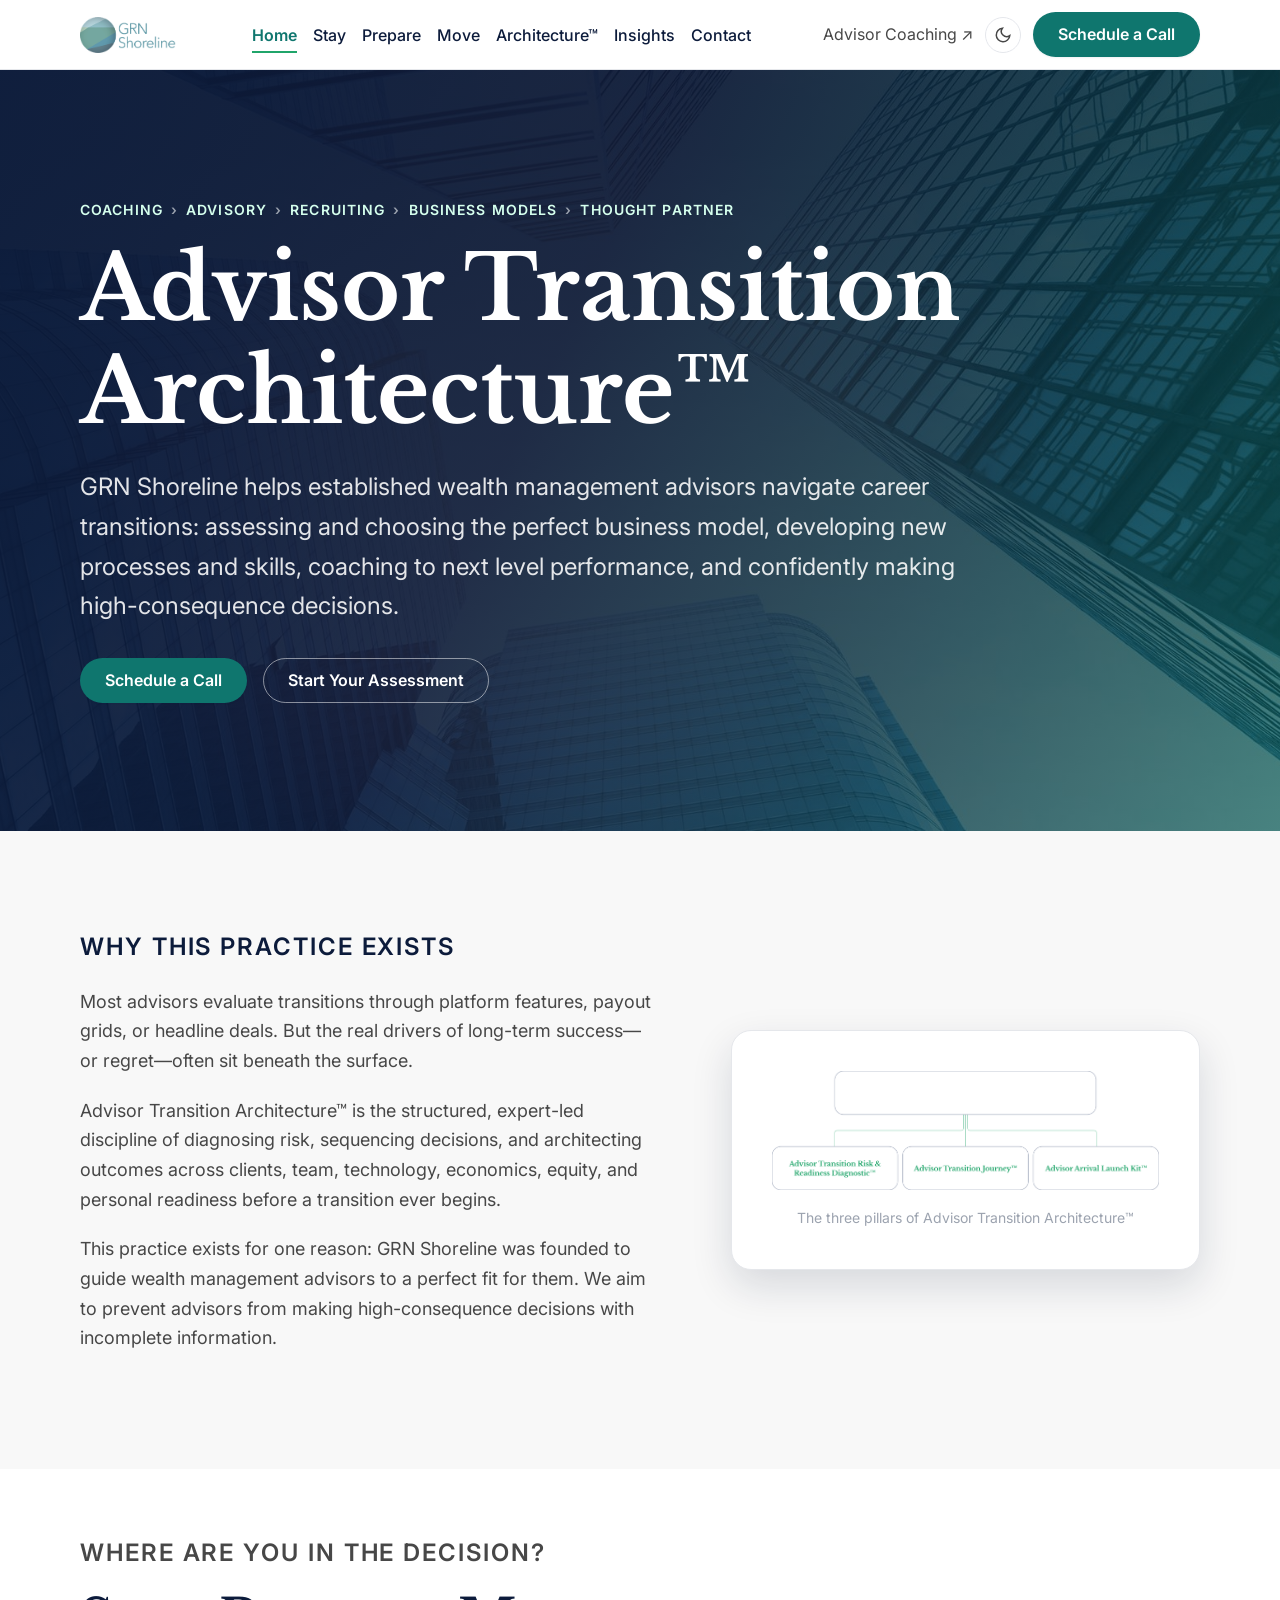
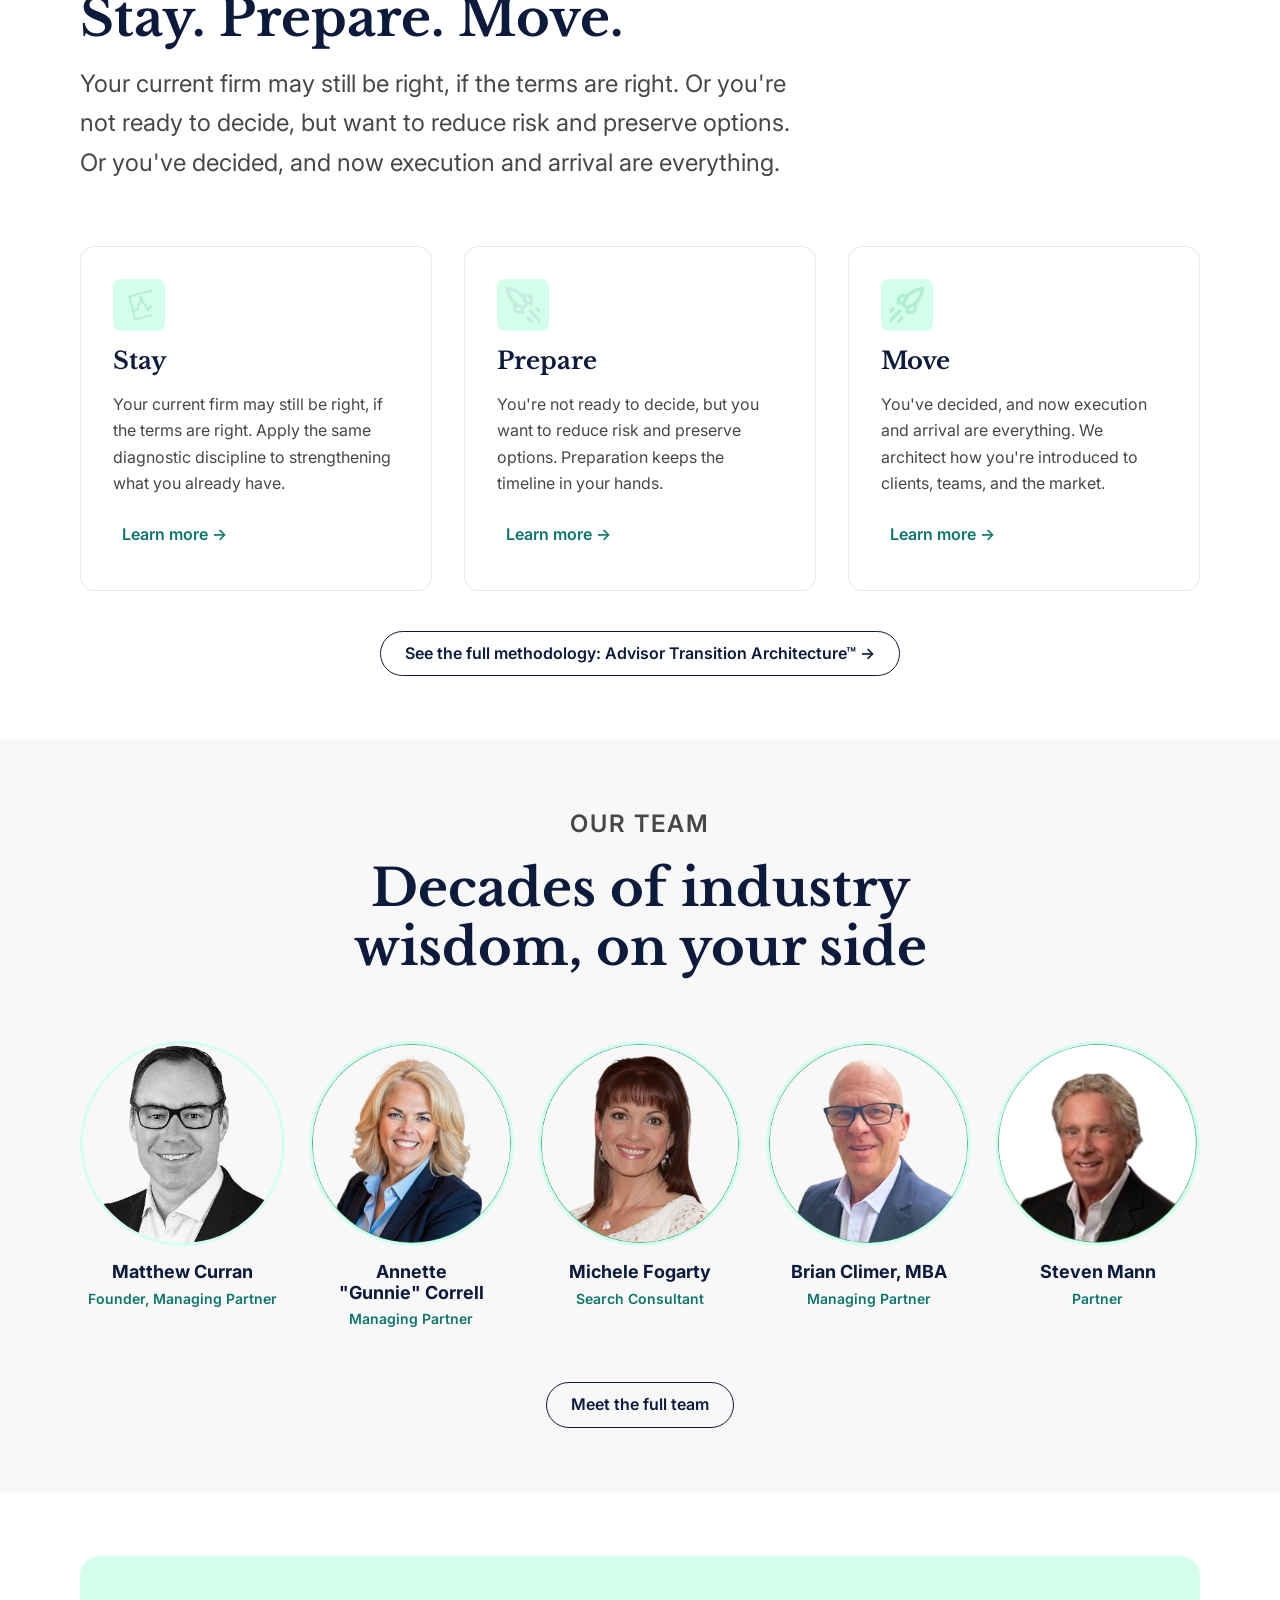
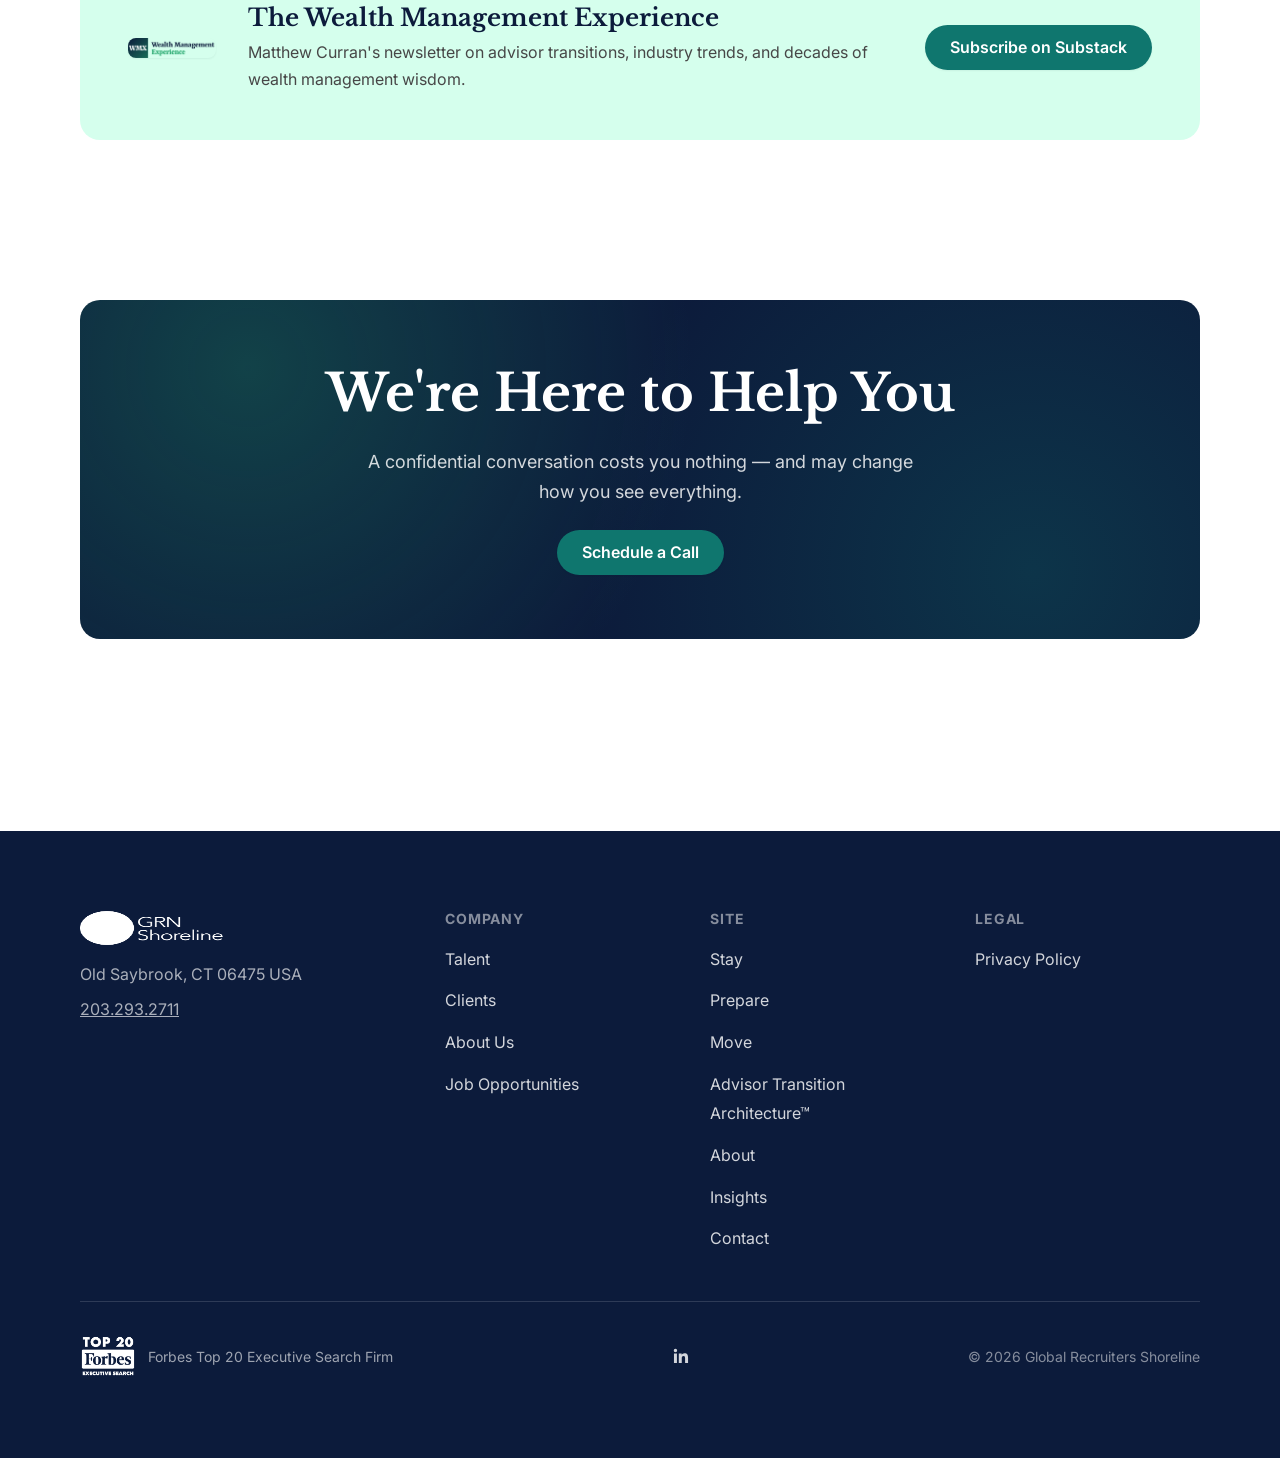
==== commit 031b2e7d: "Remove case studies page and all references" ====
--- a/index.html
+++ b/index.html
@@ -32,7 +32,6 @@
           <li><a href="./move.html">Move</a></li>
           <li><a href="./advisor-transition-architecture.html"><span class="nav-label-full">Advisor Transition Architecture™</span><span class="nav-label-short">Architecture™</span></a></li>
           <li><a href="./insights.html">Insights</a></li>
-          <li><a href="./case-studies.html">Case Studies</a></li>
           <li><a href="./contact.html">Contact</a></li>
         </ul>
         <a class="link-external" href="https://advisortransitionconsulting.com/" target="_blank" rel="noopener noreferrer">Advisor Coaching ↗</a>
@@ -116,24 +115,6 @@
       </div>
     </section>
 
-    <!-- CASE STUDY TEASER -->
-    <section class="section section--tight">
-      <div class="wrap">
-        <div class="split">
-          <div class="split-media">
-            <img src="./assets/steve-cooper.jpg" alt="Portrait of Steve Cooper, MBA, CFP" width="408" height="408" loading="lazy" style="border-radius:var(--radius-full); max-width:280px; margin-inline:auto;">
-          </div>
-          <div class="split-copy">
-            <p class="kicker"><span>Case Study</span></p>
-            <h2>Reclaiming flexibility after 27 years at a wirehouse</h2>
-            <blockquote class="pull-quote">"When we first connected, Steve wasn't seeking a move. He was seeking options."</blockquote>
-            <p style="margin-top:var(--space-6);">Steve Cooper, MBA, CFP® built his $1B book over 29 years — then found the platform that enabled his growth was starting to work against him.</p>
-            <a class="btn btn--secondary" href="./case-studies.html">Read the full story</a>
-          </div>
-        </div>
-      </div>
-    </section>
-
     <!-- TEAM STRIP TEASER -->
     <section class="section section--tight" style="background:var(--color-surface);">
       <div class="wrap">
@@ -226,7 +207,6 @@
             <li><a href="./prepare.html">Prepare</a></li>
             <li><a href="./move.html">Move</a></li>
             <li><a href="./advisor-transition-architecture.html">Advisor Transition Architecture™</a></li>
-            <li><a href="./case-studies.html">Case Studies</a></li>
             <li><a href="./about.html">About</a></li>
             <li><a href="./insights.html">Insights</a></li>
             <li><a href="./contact.html">Contact</a></li>
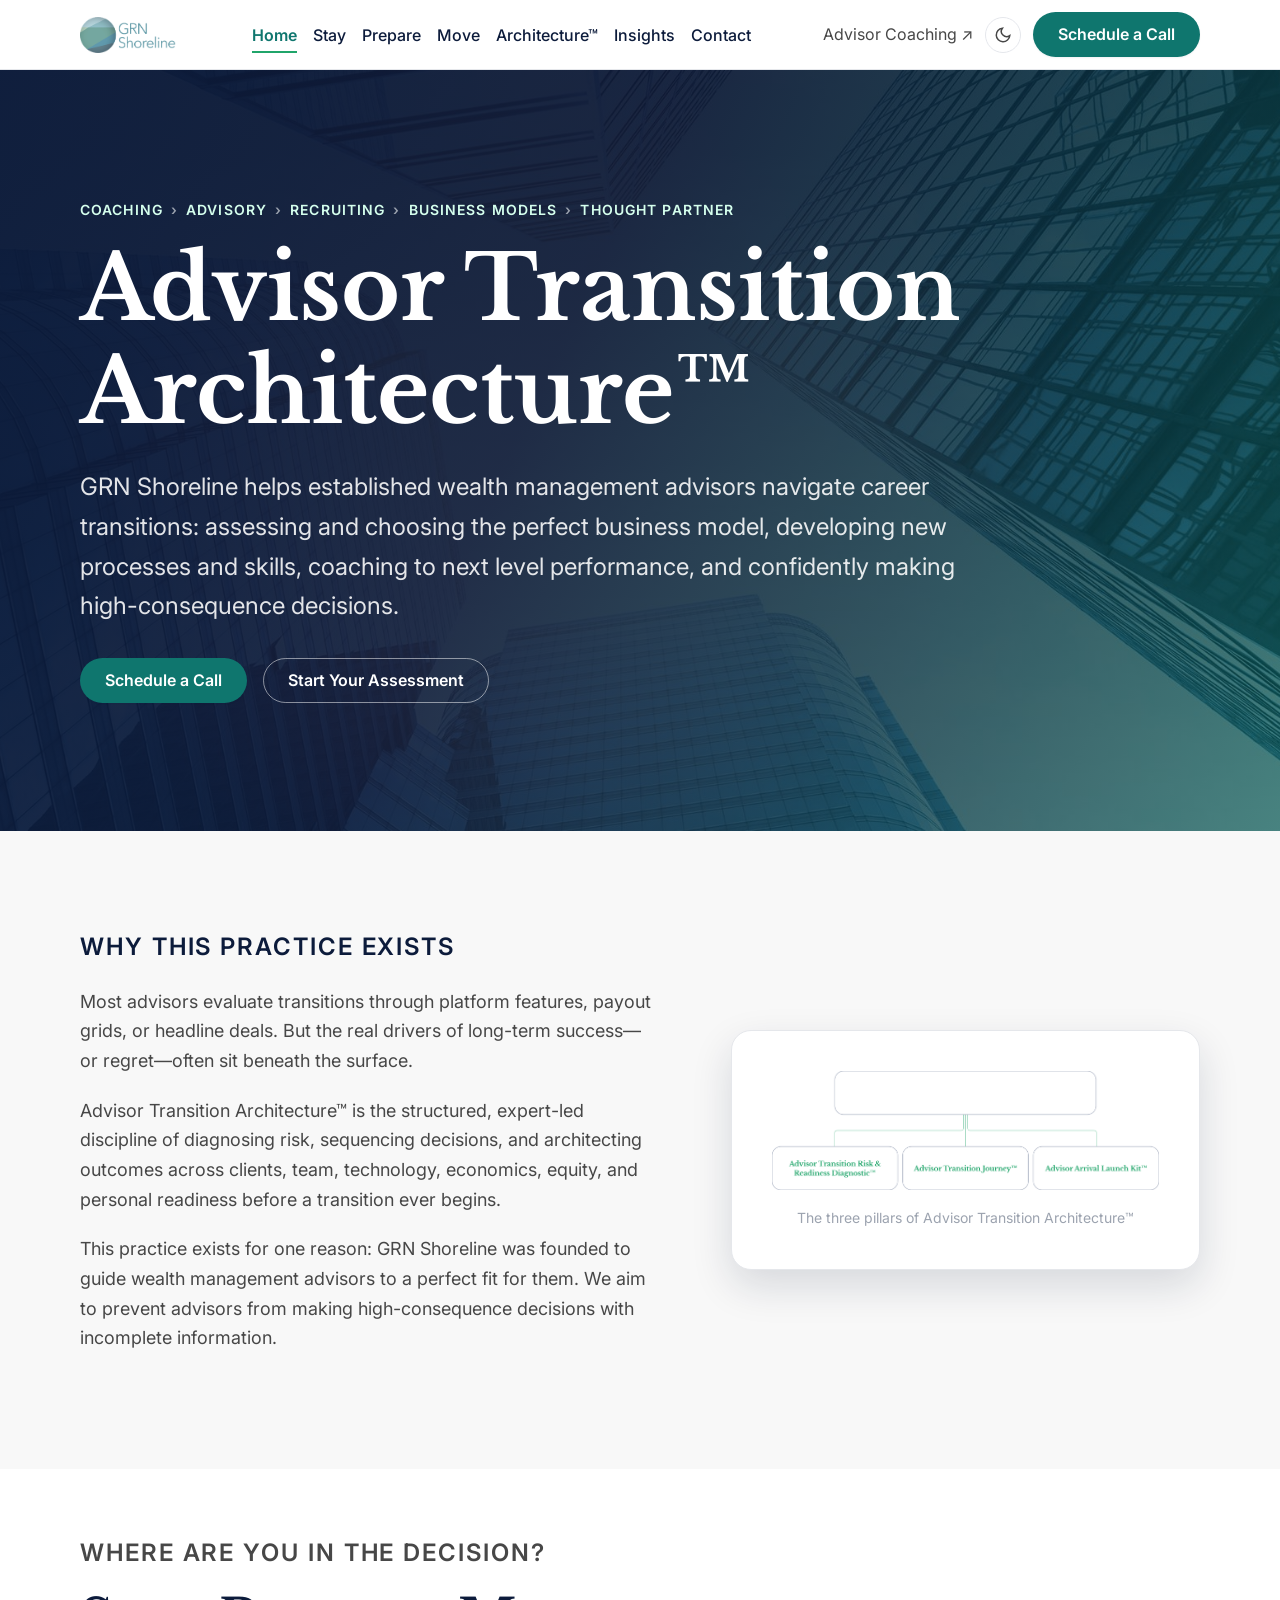
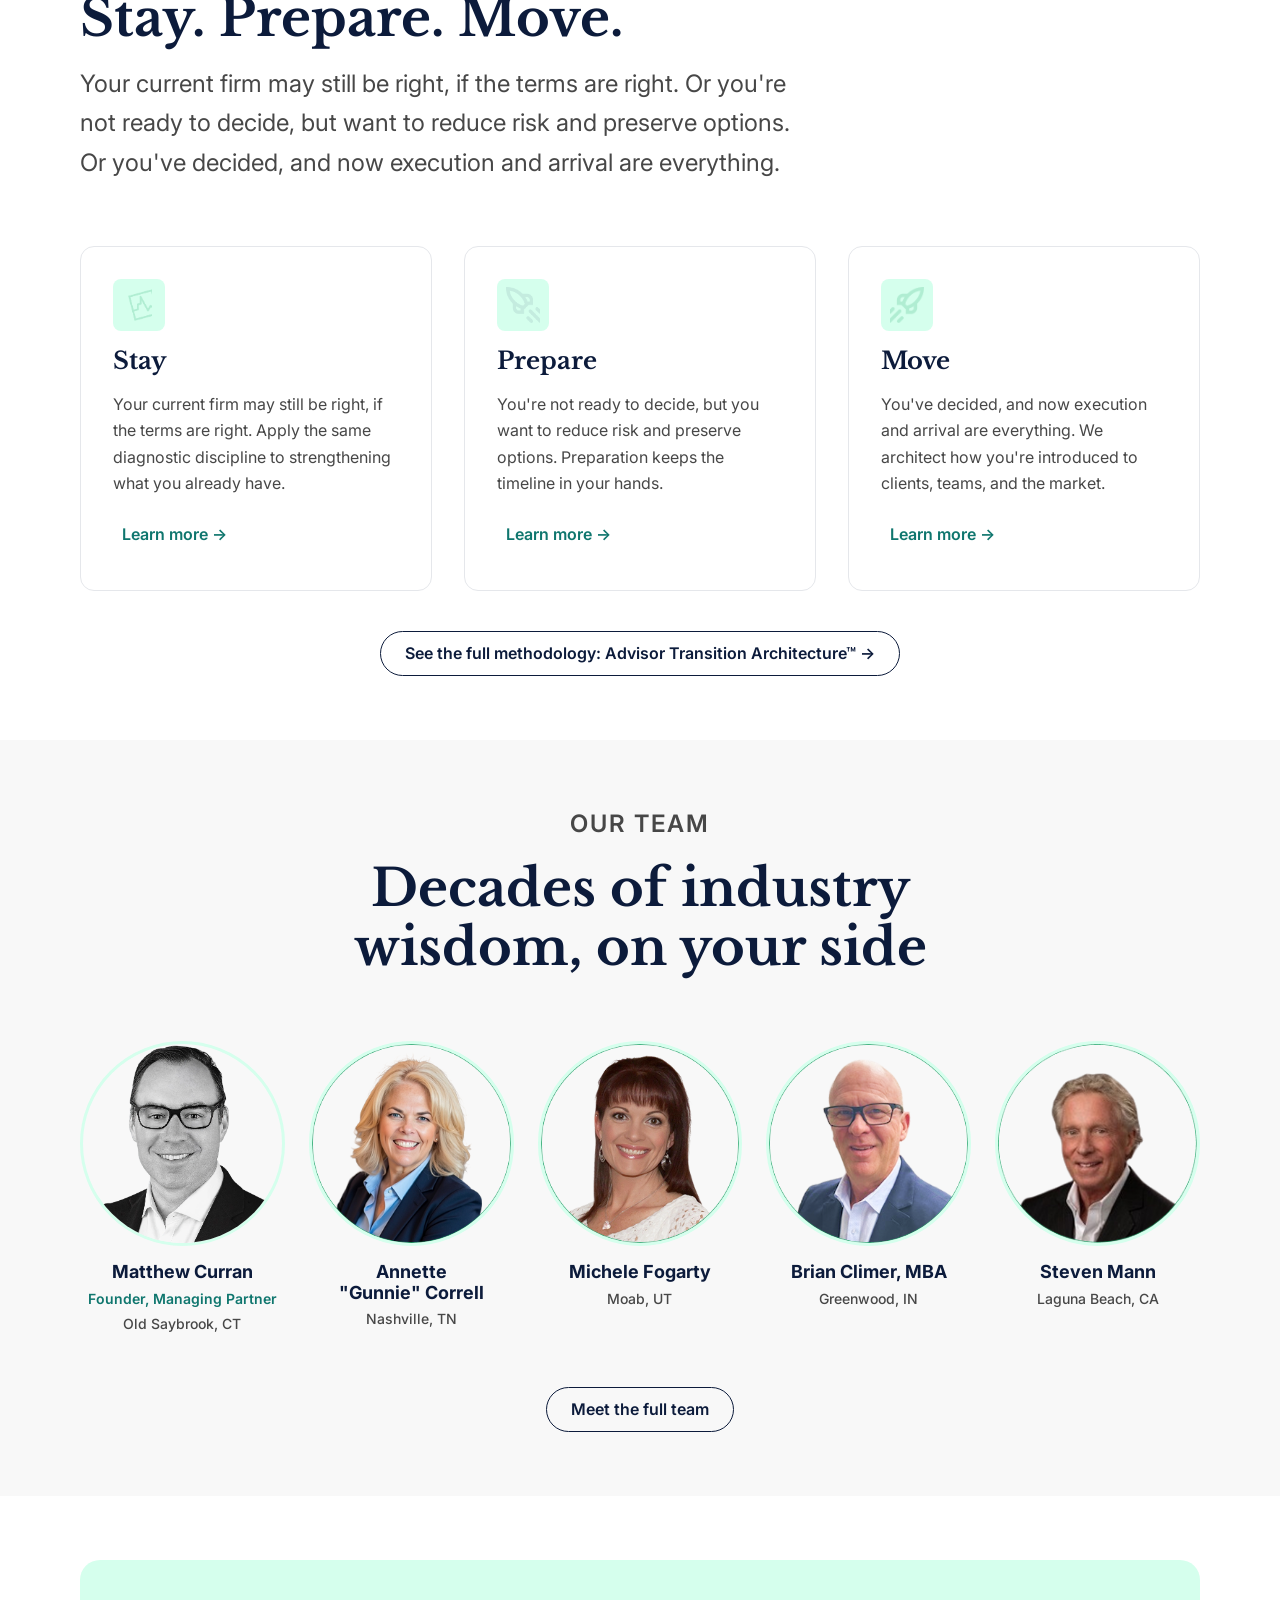
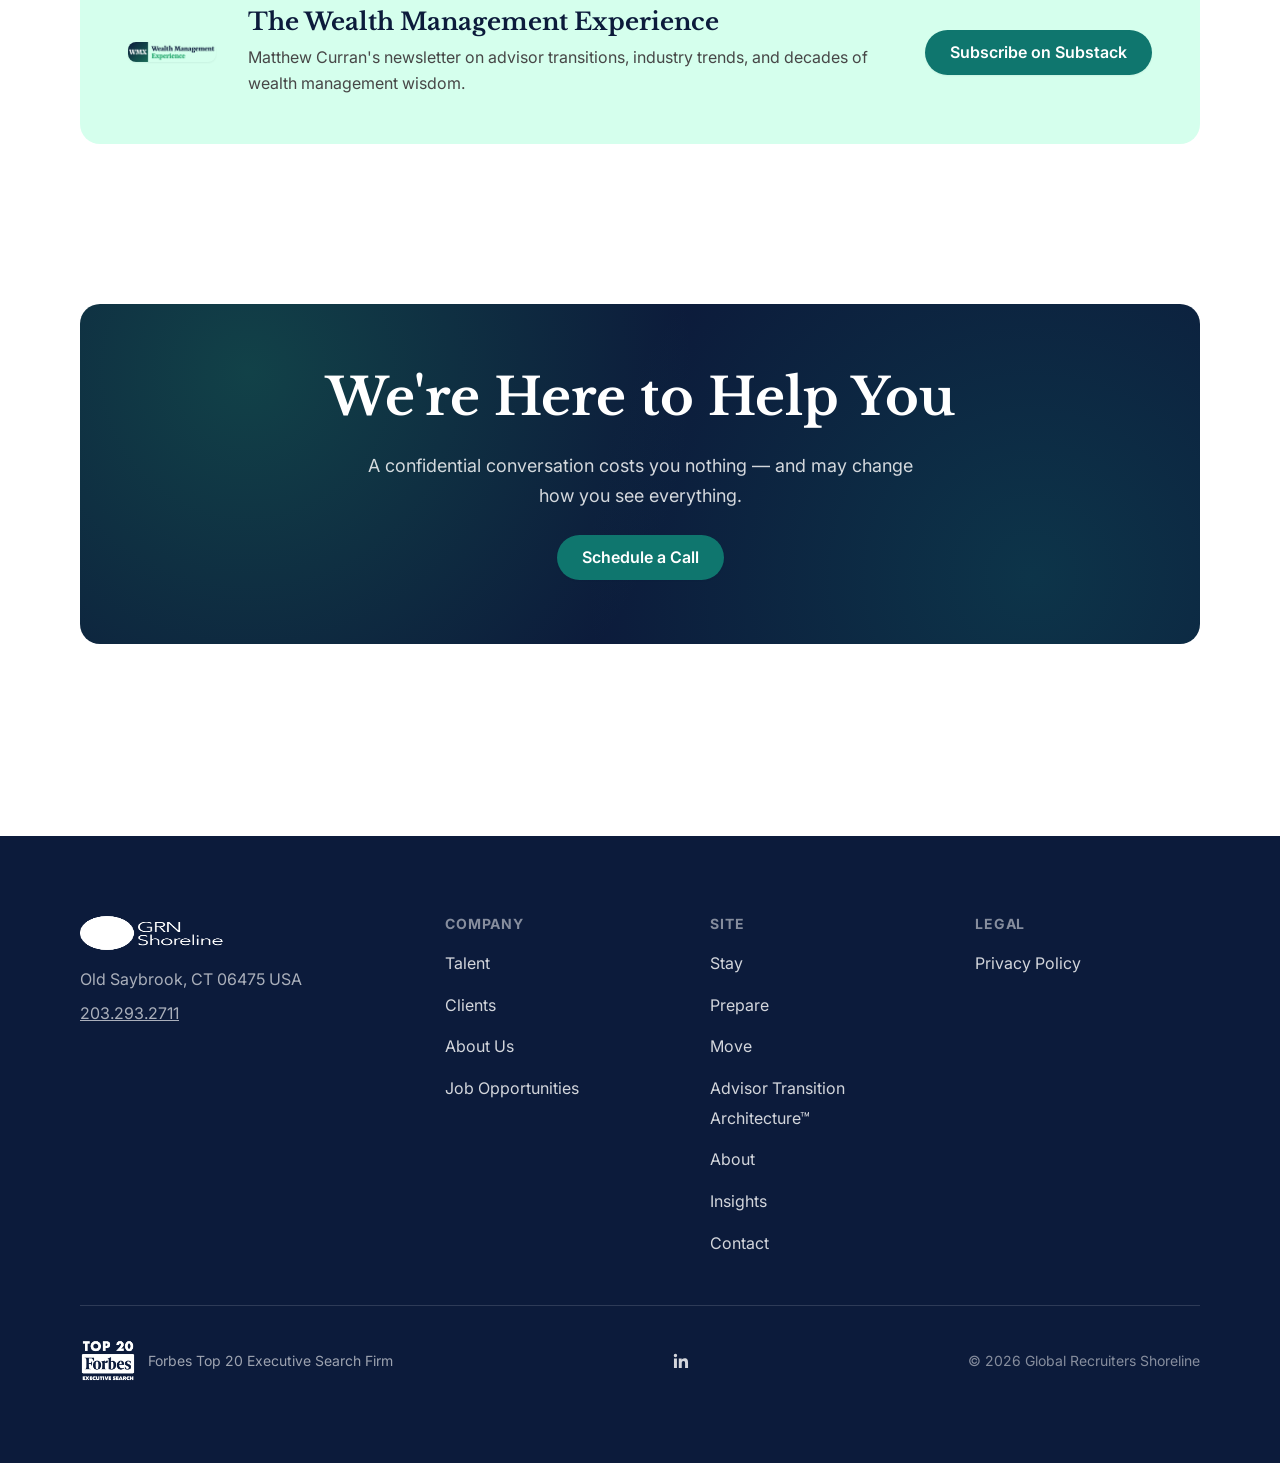
==== commit e5214c56: "Team section: titles for Curran only, add locations for all, remove white background from Steven Man" ====
--- a/index.html
+++ b/index.html
@@ -127,26 +127,27 @@
             <div class="team-photo"><img src="./assets/matt-bw.png" alt="Matthew Curran" width="631" height="631" loading="lazy"></div>
             <h3>Matthew Curran</h3>
             <p class="role">Founder, Managing Partner</p>
+            <p class="location">Old Saybrook, CT</p>
           </div>
           <div class="team-card">
             <div class="team-photo"><img src="./assets/annette.png" alt="Annette Gunnie Correll" width="275" height="275" loading="lazy"></div>
             <h3>Annette "Gunnie" Correll</h3>
-            <p class="role">Managing Partner</p>
+            <p class="location">Nashville, TN</p>
           </div>
           <div class="team-card">
             <div class="team-photo"><img src="./assets/michele.png" alt="Michele Fogarty" width="275" height="275" loading="lazy"></div>
             <h3>Michele Fogarty</h3>
-            <p class="role">Search Consultant</p>
+            <p class="location">Moab, UT</p>
           </div>
           <div class="team-card">
             <div class="team-photo"><img src="./assets/brian.png" alt="Brian Climer" width="275" height="275" loading="lazy"></div>
             <h3>Brian Climer, MBA</h3>
-            <p class="role">Managing Partner</p>
+            <p class="location">Greenwood, IN</p>
           </div>
           <div class="team-card">
             <div class="team-photo"><img src="./assets/steven.png" alt="Steven Mann" width="220" height="220" loading="lazy"></div>
             <h3>Steven Mann</h3>
-            <p class="role">Partner</p>
+            <p class="location">Laguna Beach, CA</p>
           </div>
         </div>
         <div style="text-align:center; margin-top:var(--space-10);">
--- a/style.css
+++ b/style.css
@@ -824,6 +824,15 @@
   font-weight: 600;
   margin-bottom: var(--space-3);
 }
+.team-card .location {
+  font-size: var(--text-xs);
+  color: var(--color-text-muted);
+  font-weight: 500;
+  margin-bottom: var(--space-3);
+}
+.team-card .role + .location {
+  margin-top: calc(var(--space-3) * -1 + 2px);
+}
 .team-links {
   display: flex;
   justify-content: center;
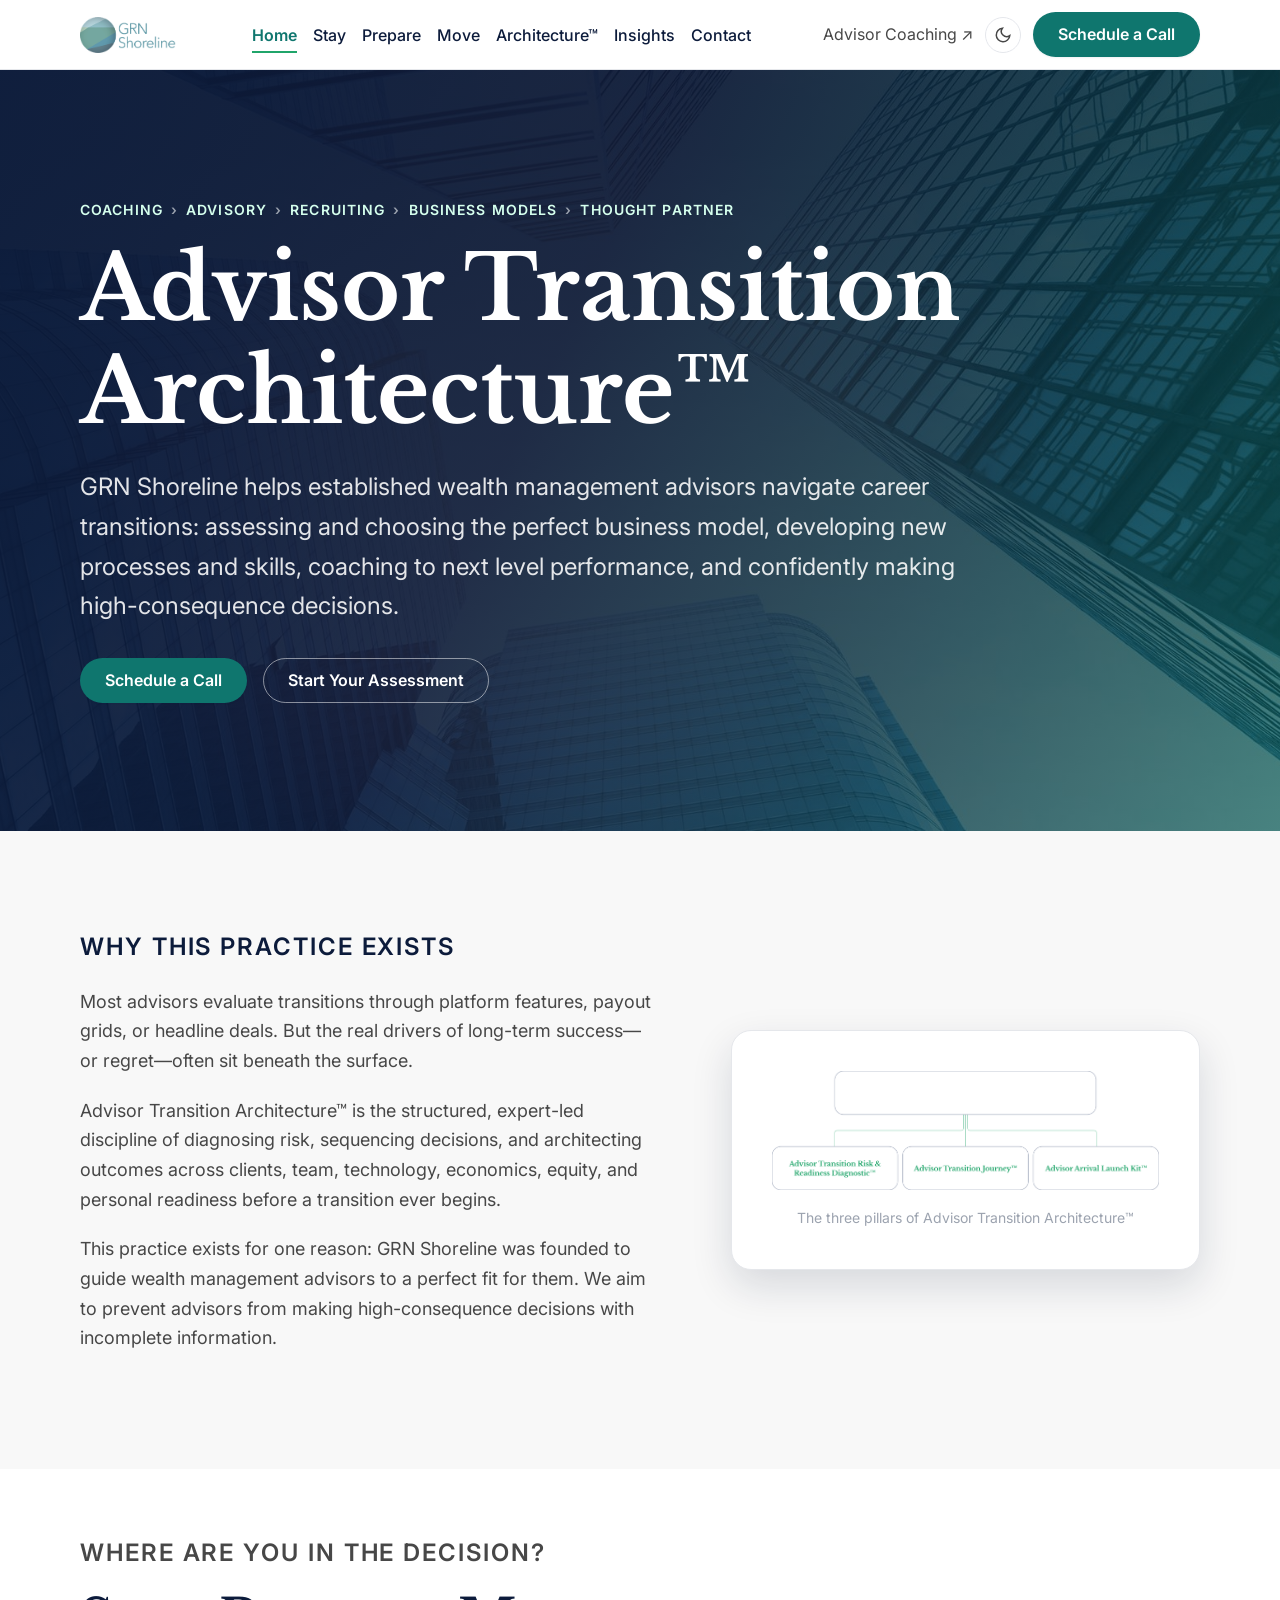
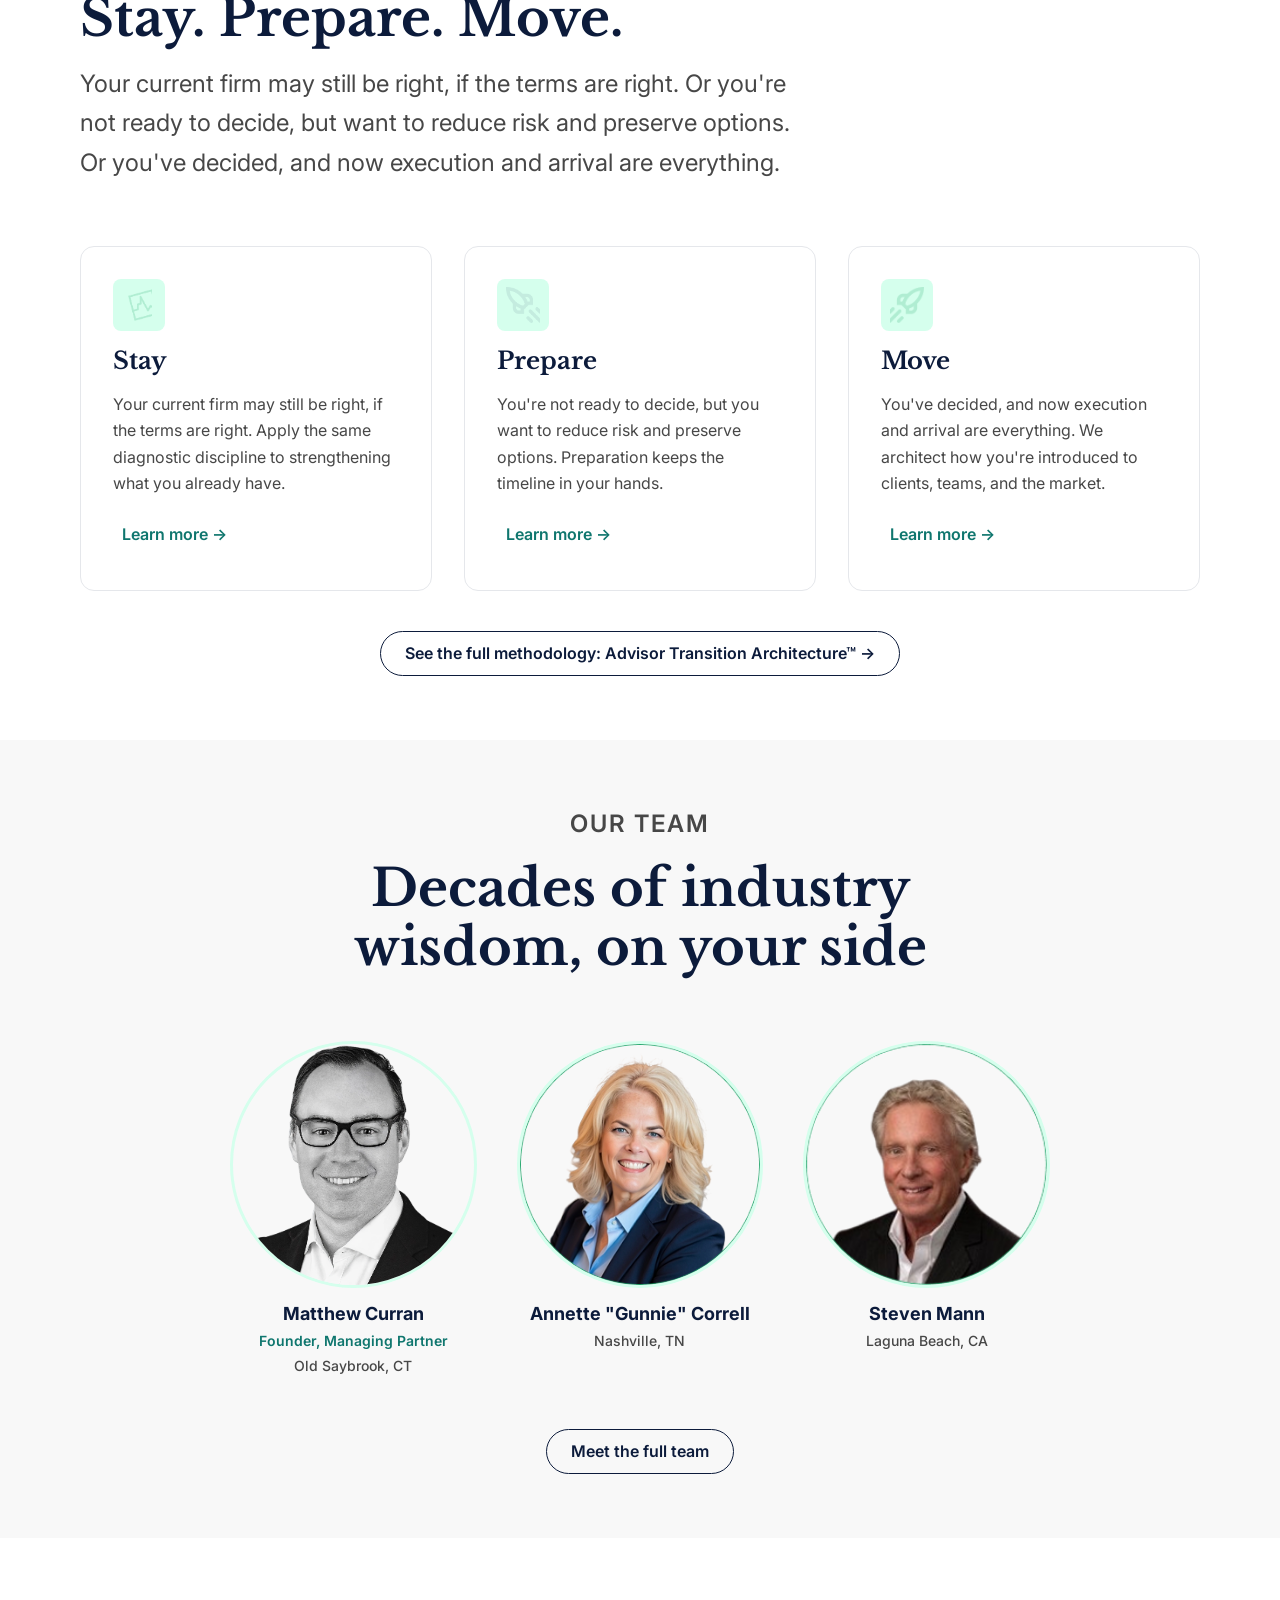
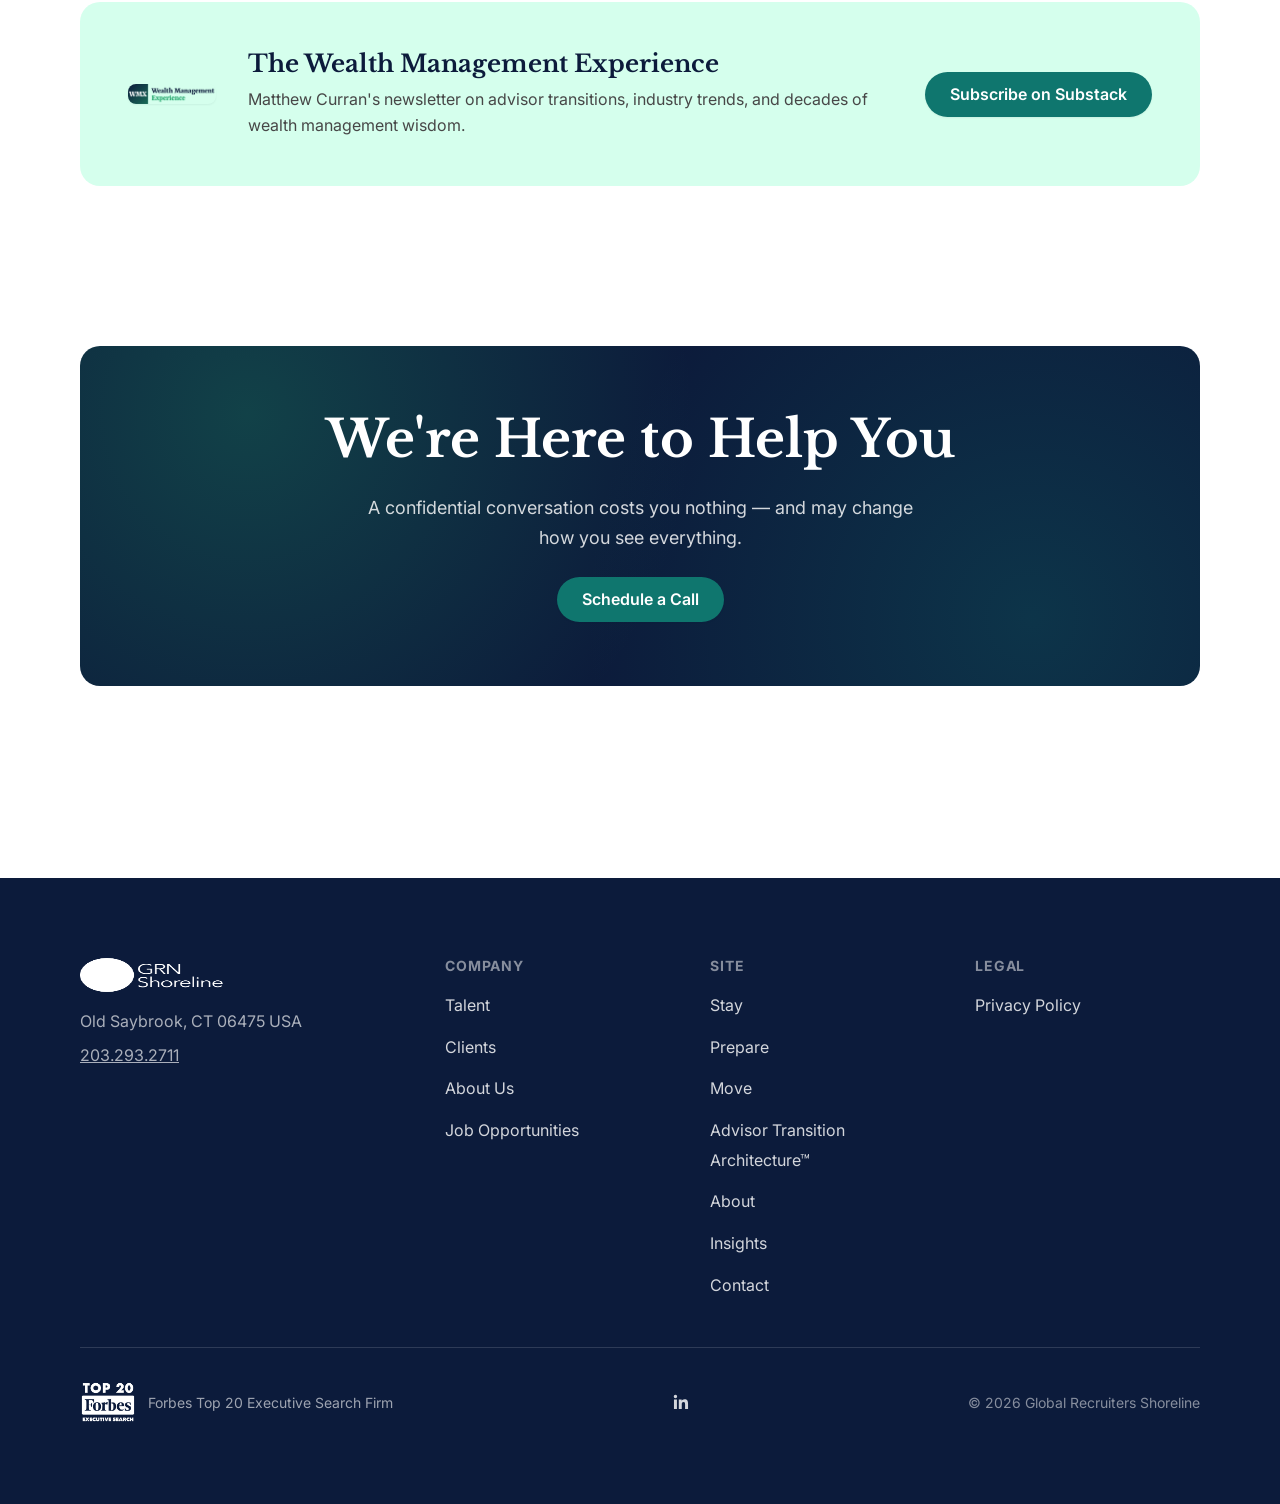
==== commit cba84a91: "Team: remove Michele Fogarty and Brian Climer; rebalance team layout to three across" ====
--- a/index.html
+++ b/index.html
@@ -135,16 +135,6 @@
             <p class="location">Nashville, TN</p>
           </div>
           <div class="team-card">
-            <div class="team-photo"><img src="./assets/michele.png" alt="Michele Fogarty" width="275" height="275" loading="lazy"></div>
-            <h3>Michele Fogarty</h3>
-            <p class="location">Moab, UT</p>
-          </div>
-          <div class="team-card">
-            <div class="team-photo"><img src="./assets/brian.png" alt="Brian Climer" width="275" height="275" loading="lazy"></div>
-            <h3>Brian Climer, MBA</h3>
-            <p class="location">Greenwood, IN</p>
-          </div>
-          <div class="team-card">
             <div class="team-photo"><img src="./assets/steven.png" alt="Steven Mann" width="220" height="220" loading="lazy"></div>
             <h3>Steven Mann</h3>
             <p class="location">Laguna Beach, CA</p>
--- a/style.css
+++ b/style.css
@@ -789,8 +789,10 @@
 /* ============ TEAM ============ */
 .team-strip {
   display: grid;
-  grid-template-columns: repeat(5, 1fr);
-  gap: var(--space-6);
+  grid-template-columns: repeat(3, 1fr);
+  gap: var(--space-10);
+  max-width: 820px;
+  margin-inline: auto;
 }
 .team-card {
   text-align: center;
@@ -1312,9 +1314,14 @@
   }
   .team-strip {
     grid-template-columns: repeat(3, 1fr);
+    gap: var(--space-6);
   }
   .team-grid {
-    grid-template-columns: repeat(2, 1fr);
+    grid-template-columns: repeat(3, 1fr);
+    gap: var(--space-5);
+  }
+  .team-grid .team-card {
+    padding: var(--space-6);
   }
   .footer-grid {
     grid-template-columns: 1fr 1fr;
@@ -1385,7 +1392,12 @@
     grid-template-columns: 1fr;
   }
   .team-strip {
-    grid-template-columns: repeat(2, 1fr);
+    grid-template-columns: repeat(3, 1fr);
+    gap: var(--space-4);
+  }
+  .team-grid {
+    max-width: 420px;
+    margin-inline: auto;
   }
   .footer-grid {
     grid-template-columns: 1fr;
@@ -1410,6 +1422,7 @@
 
 @media (max-width: 480px) {
   .team-strip {
-    grid-template-columns: repeat(2, 1fr);
-  }
-}
+    grid-template-columns: 1fr;
+    max-width: 200px;
+  }
+}
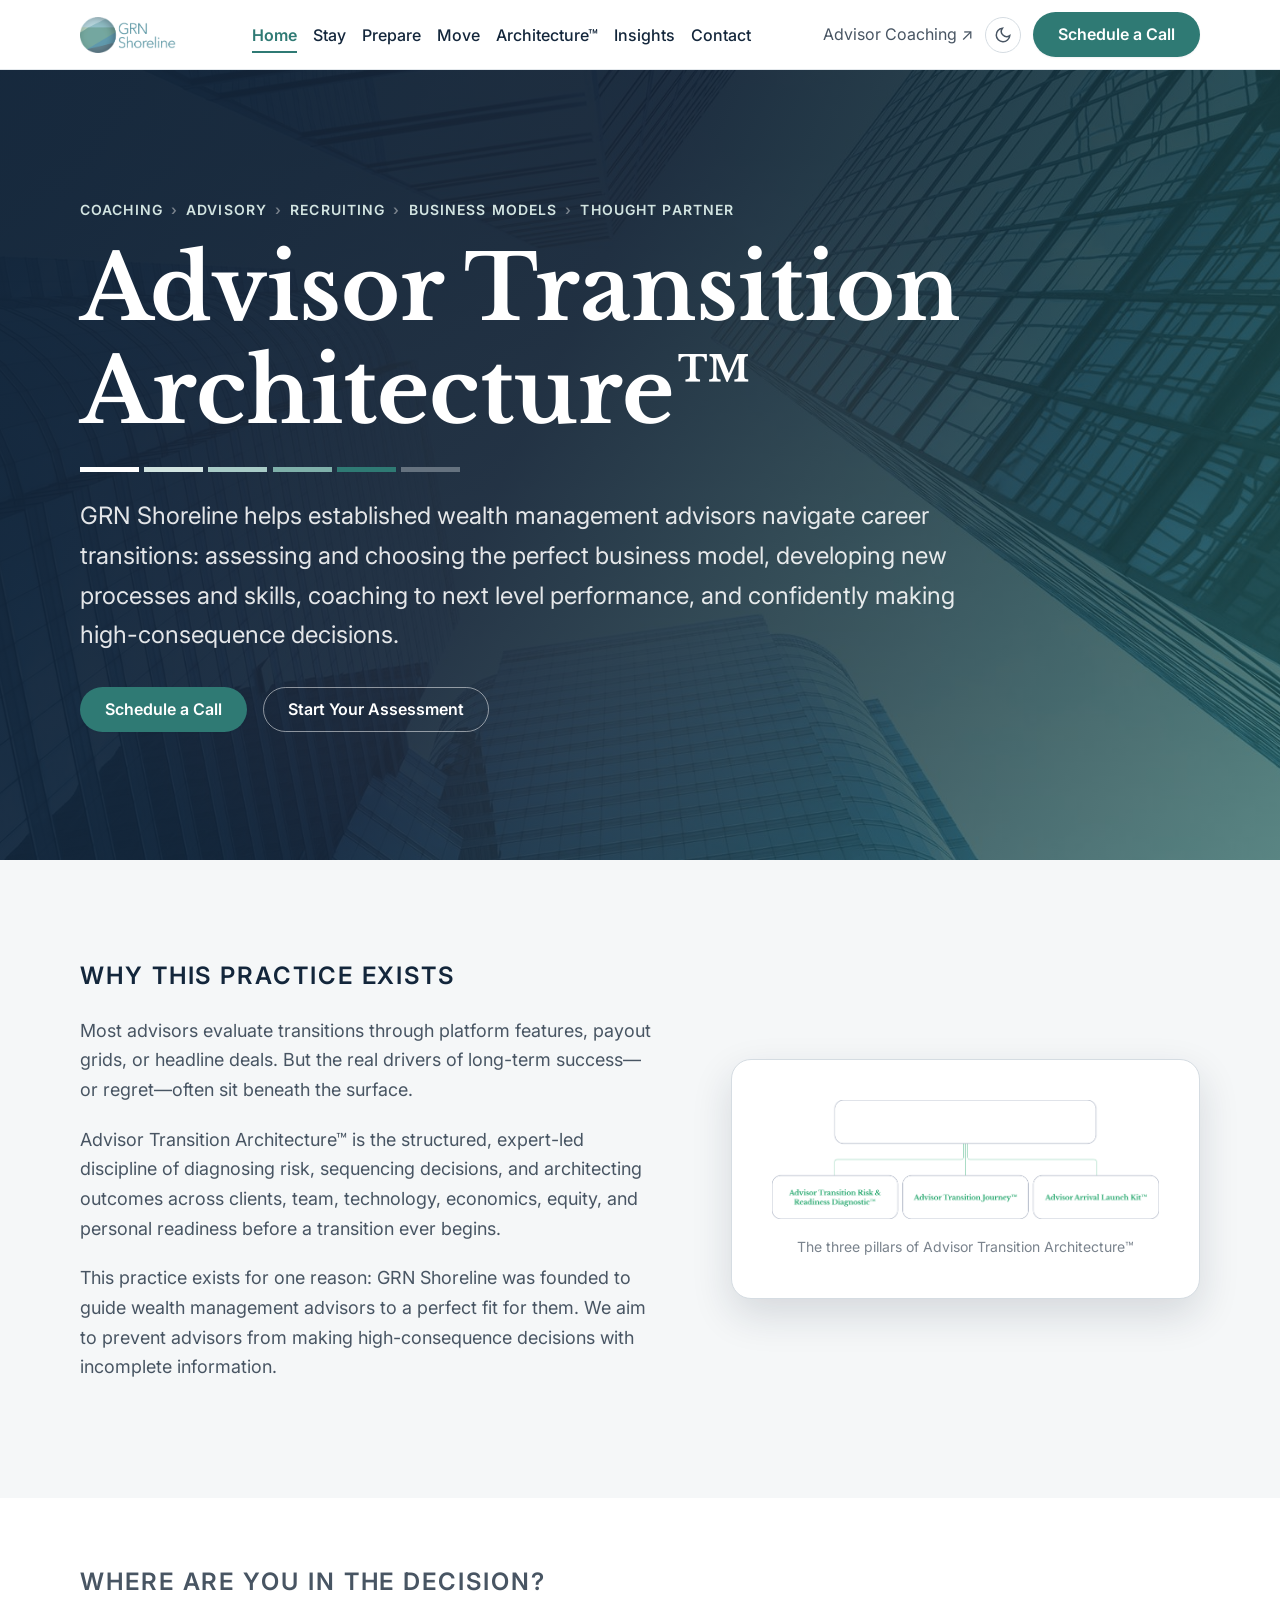
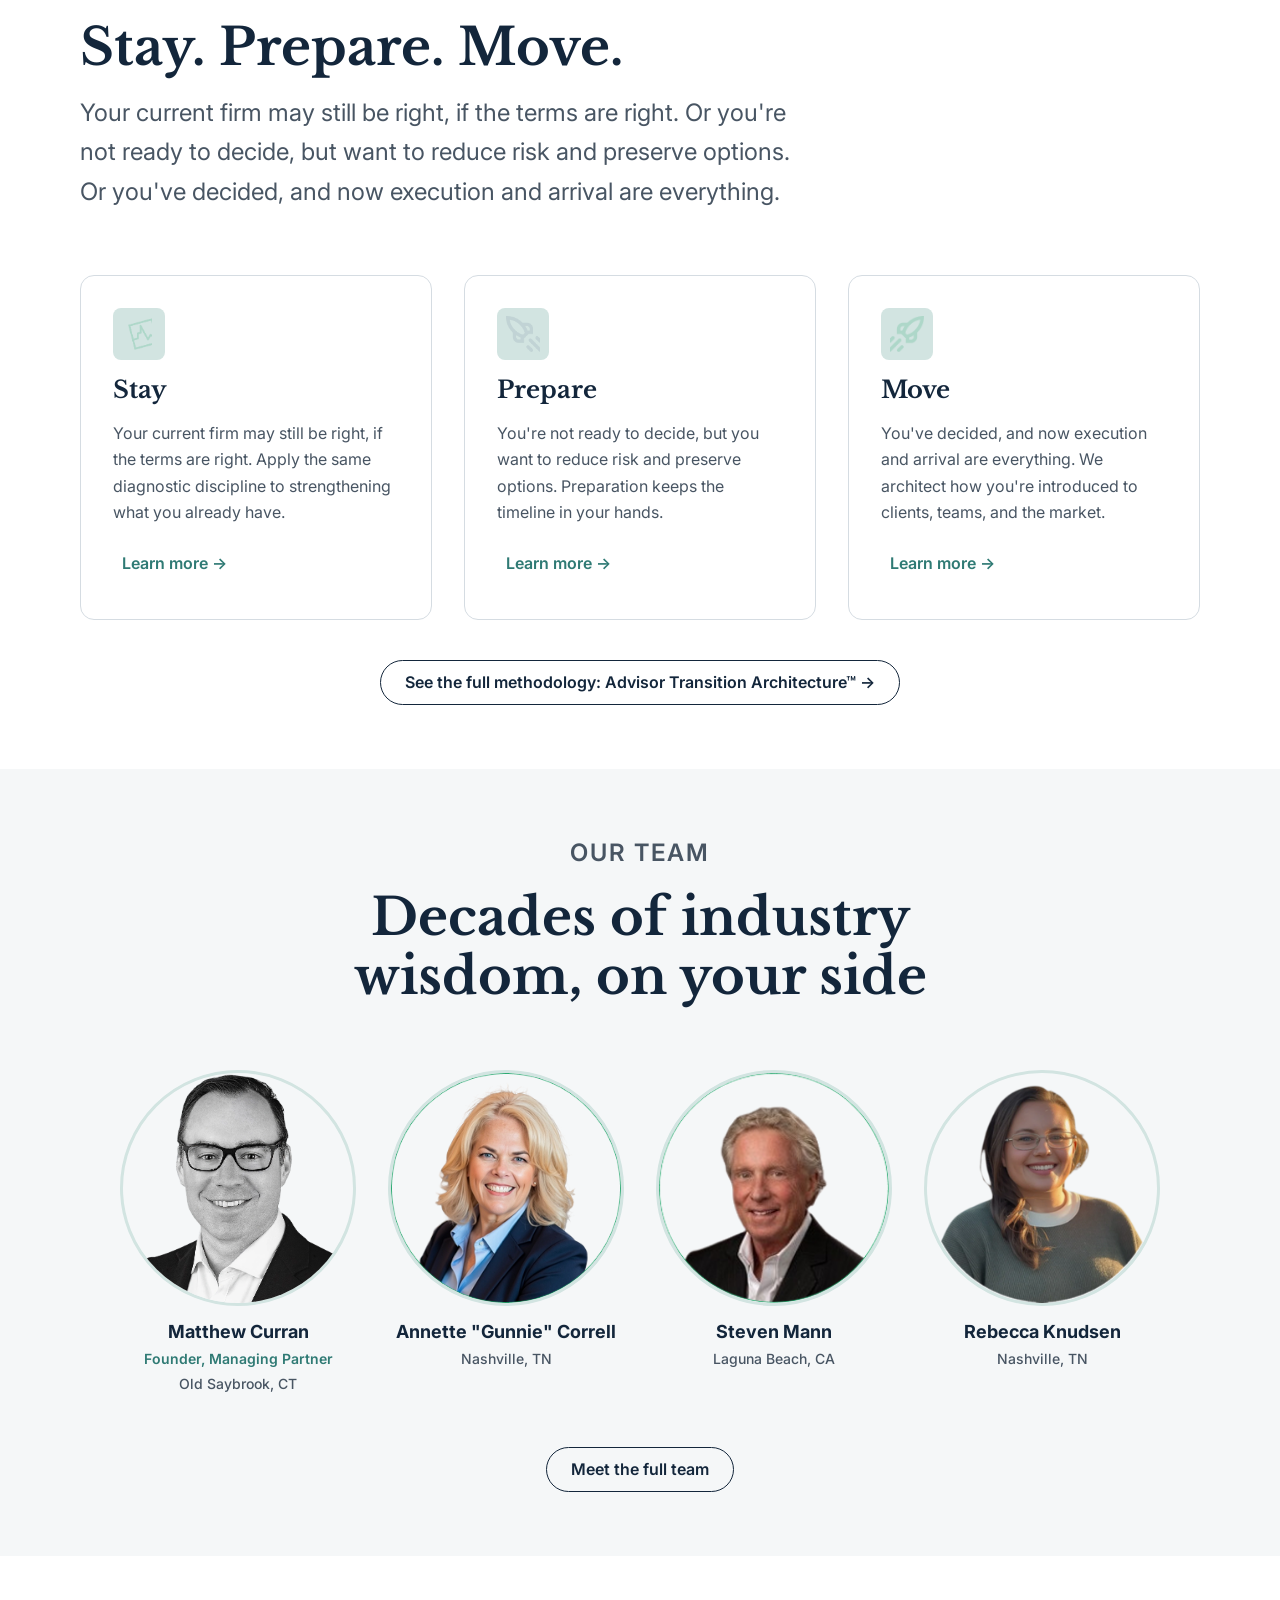
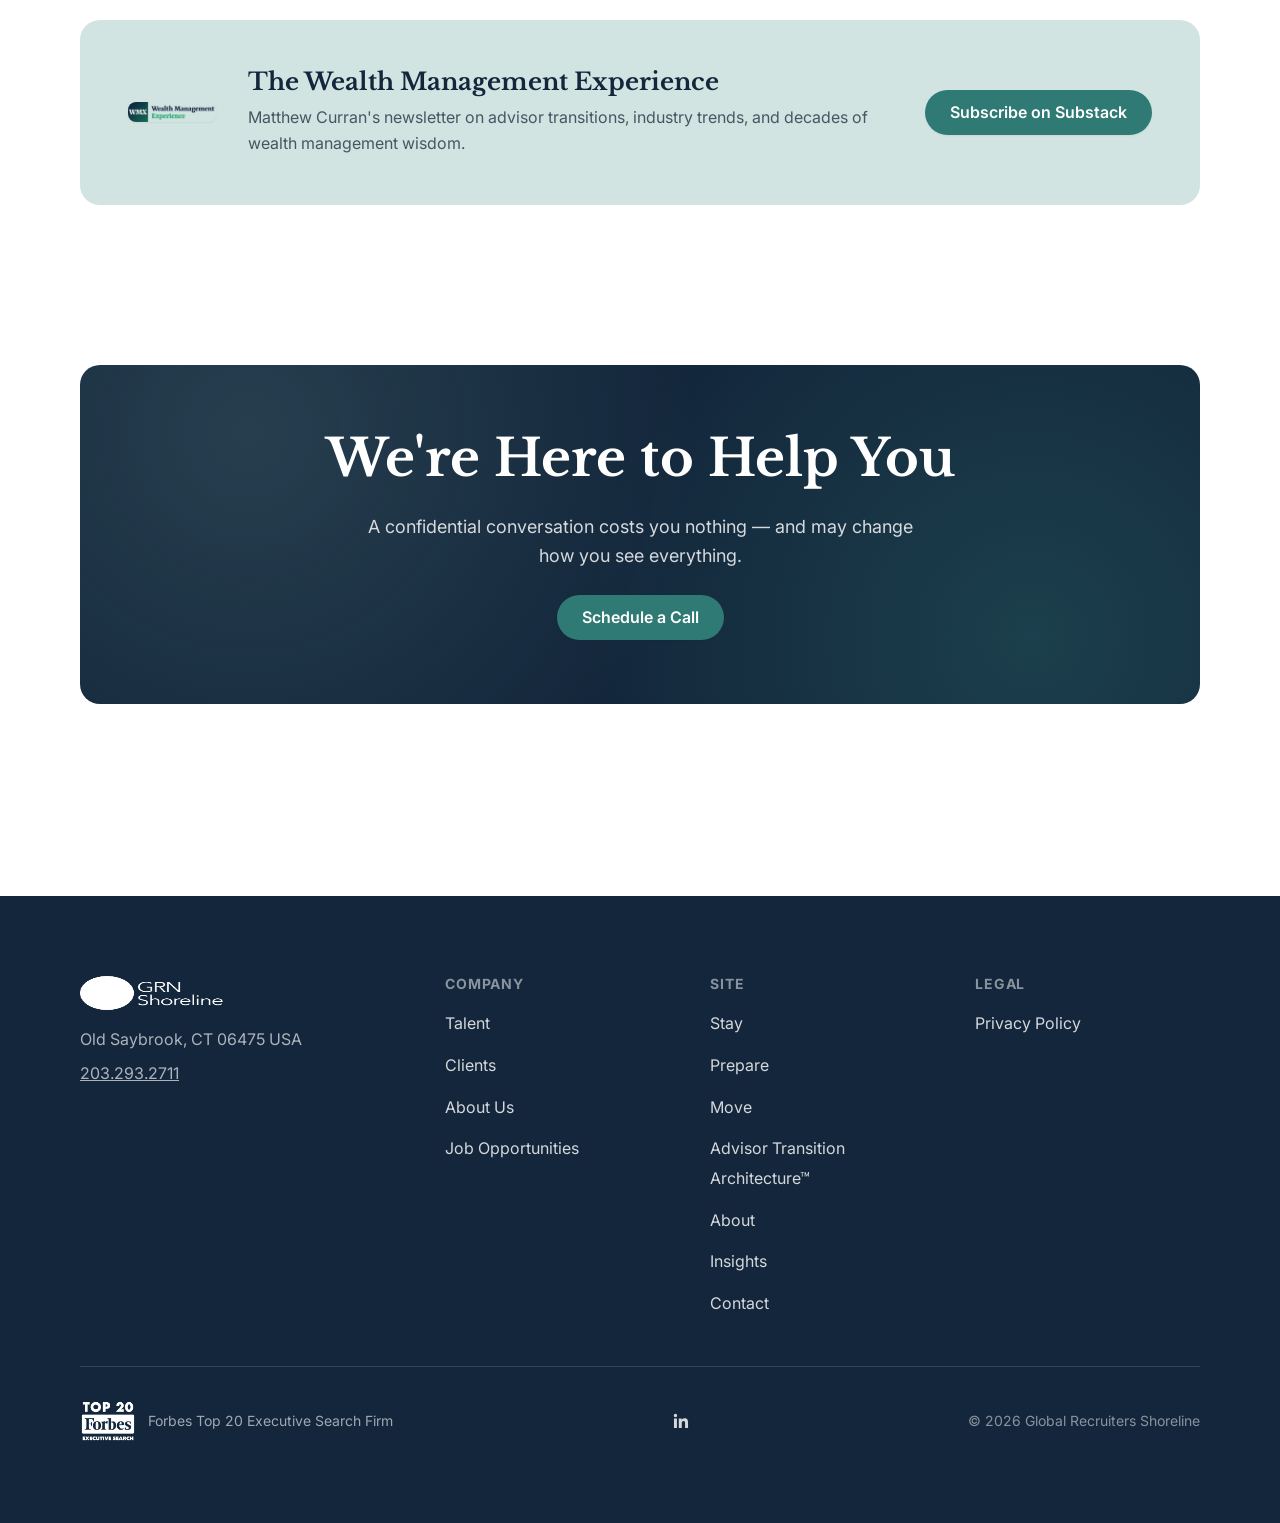
==== commit 374d994b: "Team: add Rebecca Knudsen (Nashville, TN); rebalance team layouts to four" ====
--- a/index.html
+++ b/index.html
@@ -139,6 +139,11 @@
             <h3>Steven Mann</h3>
             <p class="location">Laguna Beach, CA</p>
           </div>
+          <div class="team-card">
+            <div class="team-photo"><img src="./assets/rebecca.png" alt="Rebecca Knudsen" width="275" height="275" loading="lazy"></div>
+            <h3>Rebecca Knudsen</h3>
+            <p class="location">Nashville, TN</p>
+          </div>
         </div>
         <div style="text-align:center; margin-top:var(--space-10);">
           <a class="btn btn--secondary" href="./about.html">Meet the full team</a>
--- a/style.css
+++ b/style.css
@@ -45,62 +45,77 @@
   --font-body: 'Inter', -apple-system, 'Helvetica Neue', sans-serif;
 }
 
-/* ============ COLOR SYSTEM — GRN Shoreline brand ============ */
+/* ============ COLOR SYSTEM — GRN Shoreline brand ============
+   Brand palette (from GRN Shoreline print + LinkedIn assets):
+   Navy #13263B · Deep teal #2F7A74 · Sage ramp #7FB0AA / #A8CBC7 / #D2E4E1 / #EEF4F3
+   Slate text #394756 / #485563 / #626D79 · Mist panel #EEF2F4 */
 :root,
 [data-theme='light'] {
-  --color-navy: #0c1b3b;
-  --color-navy-2: #132549;
-  --color-teal: #0f766e;
-  --color-teal-2: #20a56a;
-  --color-mint: #d5ffed;
+  --color-navy: #13263b;
+  --color-navy-2: #1c3550;
+  --color-teal: #2f7a74;
+  --color-teal-2: #2f7a74;
+  --color-mint: #d2e4e1;
+
+  --color-sage-100: #eef4f3;
+  --color-sage-200: #d2e4e1;
+  --color-sage-300: #a8cbc7;
+  --color-sage-400: #7fb0aa;
+  --color-sage-500: #2f7a74;
+  --color-slate: #65727f;
+  --color-btn: #2f7a74;
+  --color-btn-hover: #26655f;
 
   --color-bg: #ffffff;
-  --color-surface: #f8f8f8;
+  --color-surface: #f5f7f8;
   --color-surface-2: #ffffff;
-  --color-surface-offset: #eef6f2;
-  --color-surface-mint: #d5ffed;
-  --color-divider: #e5e7eb;
-  --color-border: #e5e7eb;
-
-  --color-text: #0c1b3b;
-  --color-text-muted: #474747;
-  --color-text-faint: #9ca3af;
-  --color-text-inverse: #f8f8f8;
-
-  --color-primary: #0f766e;
-  --color-primary-hover: #0c5c56;
-  --color-primary-active: #094843;
-  --color-primary-highlight: #d5ffed;
-
-  --color-accent: #20a56a;
-  --color-accent-hover: #188753;
-
-  --shadow-sm: 0 1px 2px rgba(12, 27, 59, 0.06);
-  --shadow-md: 0 6px 16px rgba(12, 27, 59, 0.09);
-  --shadow-lg: 0 16px 40px rgba(12, 27, 59, 0.14);
+  --color-surface-offset: #eef4f3;
+  --color-surface-mint: #d2e4e1;
+  --color-divider: #e3e8ec;
+  --color-border: #d5dce2;
+
+  --color-text: #13263b;
+  --color-text-muted: #485563;
+  --color-text-faint: #7a838d;
+  --color-text-inverse: #f5f7f8;
+
+  --color-primary: #2f7a74;
+  --color-primary-hover: #26655f;
+  --color-primary-active: #1f524d;
+  --color-primary-highlight: #d2e4e1;
+
+  --color-accent: #2f7a74;
+  --color-accent-hover: #26655f;
+
+  --shadow-sm: 0 1px 2px rgba(19, 38, 59, 0.06);
+  --shadow-md: 0 6px 16px rgba(19, 38, 59, 0.09);
+  --shadow-lg: 0 16px 40px rgba(19, 38, 59, 0.14);
 }
 
 [data-theme='dark'] {
-  --color-bg: #0a1530;
-  --color-surface: #0c1b3b;
-  --color-surface-2: #101f42;
-  --color-surface-offset: #122645;
-  --color-surface-mint: #163527;
-  --color-divider: #223258;
-  --color-border: #2a3b64;
-
-  --color-text: #eef2f7;
-  --color-text-muted: #b7c0d6;
-  --color-text-faint: #7f8bab;
-  --color-text-inverse: #0c1b3b;
-
-  --color-primary: #2bbfa0;
-  --color-primary-hover: #4fd2b5;
-  --color-primary-active: #20a56a;
-  --color-primary-highlight: #163527;
-
-  --color-accent: #33c17a;
-  --color-accent-hover: #57d295;
+  --color-bg: #0e1d2e;
+  --color-surface: #13263b;
+  --color-surface-2: #172c44;
+  --color-surface-offset: #1a3149;
+  --color-surface-mint: #1e3d44;
+  --color-divider: #243a52;
+  --color-border: #2e4560;
+
+  --color-text: #eef4f3;
+  --color-text-muted: #b4c0cb;
+  --color-text-faint: #7f8e9c;
+  --color-text-inverse: #13263b;
+
+  --color-teal: #7fb0aa;
+  --color-teal-2: #7fb0aa;
+
+  --color-primary: #7fb0aa;
+  --color-primary-hover: #a8cbc7;
+  --color-primary-active: #5f9a93;
+  --color-primary-highlight: #1e3d44;
+
+  --color-accent: #a8cbc7;
+  --color-accent-hover: #d2e4e1;
 
   --shadow-sm: 0 1px 2px rgba(0, 0, 0, 0.3);
   --shadow-md: 0 6px 16px rgba(0, 0, 0, 0.35);
@@ -109,23 +124,25 @@
 
 @media (prefers-color-scheme: dark) {
   :root:not([data-theme]) {
-    --color-bg: #0a1530;
-    --color-surface: #0c1b3b;
-    --color-surface-2: #101f42;
-    --color-surface-offset: #122645;
-    --color-surface-mint: #163527;
-    --color-divider: #223258;
-    --color-border: #2a3b64;
-    --color-text: #eef2f7;
-    --color-text-muted: #b7c0d6;
-    --color-text-faint: #7f8bab;
-    --color-text-inverse: #0c1b3b;
-    --color-primary: #2bbfa0;
-    --color-primary-hover: #4fd2b5;
-    --color-primary-active: #20a56a;
-    --color-primary-highlight: #163527;
-    --color-accent: #33c17a;
-    --color-accent-hover: #57d295;
+    --color-bg: #0e1d2e;
+    --color-surface: #13263b;
+    --color-surface-2: #172c44;
+    --color-surface-offset: #1a3149;
+    --color-surface-mint: #1e3d44;
+    --color-divider: #243a52;
+    --color-border: #2e4560;
+    --color-text: #eef4f3;
+    --color-text-muted: #b4c0cb;
+    --color-text-faint: #7f8e9c;
+    --color-text-inverse: #13263b;
+    --color-teal: #7fb0aa;
+  --color-teal-2: #7fb0aa;
+    --color-primary: #7fb0aa;
+    --color-primary-hover: #a8cbc7;
+    --color-primary-active: #5f9a93;
+    --color-primary-highlight: #1e3d44;
+    --color-accent: #a8cbc7;
+    --color-accent-hover: #d2e4e1;
     --shadow-sm: 0 1px 2px rgba(0, 0, 0, 0.3);
     --shadow-md: 0 6px 16px rgba(0, 0, 0, 0.35);
     --shadow-lg: 0 16px 40px rgba(0, 0, 0, 0.45);
@@ -336,12 +353,12 @@
   line-height: 1.2;
 }
 .btn--primary {
-  background: var(--color-teal);
+  background: var(--color-btn);
   color: #fff;
   box-shadow: var(--shadow-sm);
 }
 .btn--primary:hover {
-  background: var(--color-primary-hover);
+  background: var(--color-btn-hover);
   box-shadow: var(--shadow-md);
   transform: translateY(-1px);
 }
@@ -442,9 +459,9 @@
   inset: 0;
   background: linear-gradient(
     115deg,
-    rgba(12, 27, 59, 0.94) 0%,
-    rgba(12, 27, 59, 0.82) 42%,
-    rgba(15, 118, 110, 0.55) 100%
+    rgba(19, 38, 59, 0.94) 0%,
+    rgba(19, 38, 59, 0.84) 42%,
+    rgba(47, 122, 116, 0.55) 100%
   );
   z-index: 1;
 }
@@ -464,6 +481,24 @@
   max-width: 62ch;
   margin-bottom: var(--space-8);
   font-family: var(--font-body);
+}
+/* Brand signature: six-step sage ramp (matches LinkedIn banner) */
+.hero h1::after,
+.page-hero h1::after {
+  content: '';
+  display: block;
+  width: min(100%, 380px);
+  height: 5px;
+  margin-top: var(--space-6);
+  background: linear-gradient(
+    90deg,
+    #ffffff 0 15.5%, transparent 15.5% 16.9%,
+    #d2e4e1 16.9% 32.4%, transparent 32.4% 33.8%,
+    #a8cbc7 33.8% 49.3%, transparent 49.3% 50.7%,
+    #7fb0aa 50.7% 66.2%, transparent 66.2% 67.6%,
+    #2f7a74 67.6% 83.1%, transparent 83.1% 84.5%,
+    #65727f 84.5% 100%
+  );
 }
 .hero-ctas {
   display: flex;
@@ -736,8 +771,8 @@
   flex-direction: column;
   align-items: center;
   gap: var(--space-6);
-  background-image: radial-gradient(circle at 15% 20%, rgba(32, 165, 106, 0.28), transparent 45%),
-    radial-gradient(circle at 85% 80%, rgba(15, 118, 110, 0.28), transparent 45%);
+  background-image: radial-gradient(circle at 15% 20%, rgba(127, 176, 170, 0.18), transparent 45%),
+    radial-gradient(circle at 85% 80%, rgba(47, 122, 116, 0.3), transparent 45%);
 }
 .cta-band h2 {
   font-size: var(--text-2xl);
@@ -781,6 +816,14 @@
   color: var(--color-navy);
   margin-bottom: var(--space-2);
 }
+[data-theme='dark'] .newsletter-copy h3 {
+  color: var(--color-text);
+}
+@media (prefers-color-scheme: dark) {
+  :root:not([data-theme]) .newsletter-copy h3 {
+    color: var(--color-text);
+  }
+}
 .newsletter-copy p {
   color: var(--color-text-muted);
   font-size: var(--text-sm);
@@ -789,9 +832,9 @@
 /* ============ TEAM ============ */
 .team-strip {
   display: grid;
-  grid-template-columns: repeat(3, 1fr);
-  gap: var(--space-10);
-  max-width: 820px;
+  grid-template-columns: repeat(4, 1fr);
+  gap: var(--space-8);
+  max-width: 1040px;
   margin-inline: auto;
 }
 .team-card {
@@ -995,14 +1038,14 @@
 
 .team-grid {
   display: grid;
-  grid-template-columns: repeat(3, 1fr);
-  gap: var(--space-8);
+  grid-template-columns: repeat(4, 1fr);
+  gap: var(--space-6);
 }
 .team-grid .team-card {
   background: var(--color-surface-2);
   border: 1px solid var(--color-border);
   border-radius: var(--radius-lg);
-  padding: var(--space-8);
+  padding: var(--space-6);
 }
 .team-grid .team-photo {
   width: 120px;
@@ -1313,12 +1356,14 @@
     grid-template-columns: repeat(2, 1fr);
   }
   .team-strip {
-    grid-template-columns: repeat(3, 1fr);
-    gap: var(--space-6);
+    grid-template-columns: repeat(4, 1fr);
+    gap: var(--space-5);
   }
   .team-grid {
-    grid-template-columns: repeat(3, 1fr);
+    grid-template-columns: repeat(2, 1fr);
     gap: var(--space-5);
+    max-width: 720px;
+    margin-inline: auto;
   }
   .team-grid .team-card {
     padding: var(--space-6);
@@ -1392,8 +1437,9 @@
     grid-template-columns: 1fr;
   }
   .team-strip {
-    grid-template-columns: repeat(3, 1fr);
-    gap: var(--space-4);
+    grid-template-columns: repeat(2, 1fr);
+    gap: var(--space-6);
+    max-width: 480px;
   }
   .team-grid {
     max-width: 420px;
@@ -1422,7 +1468,7 @@
 
 @media (max-width: 480px) {
   .team-strip {
-    grid-template-columns: 1fr;
-    max-width: 200px;
-  }
-}
+    grid-template-columns: repeat(2, 1fr);
+    gap: var(--space-5);
+  }
+}
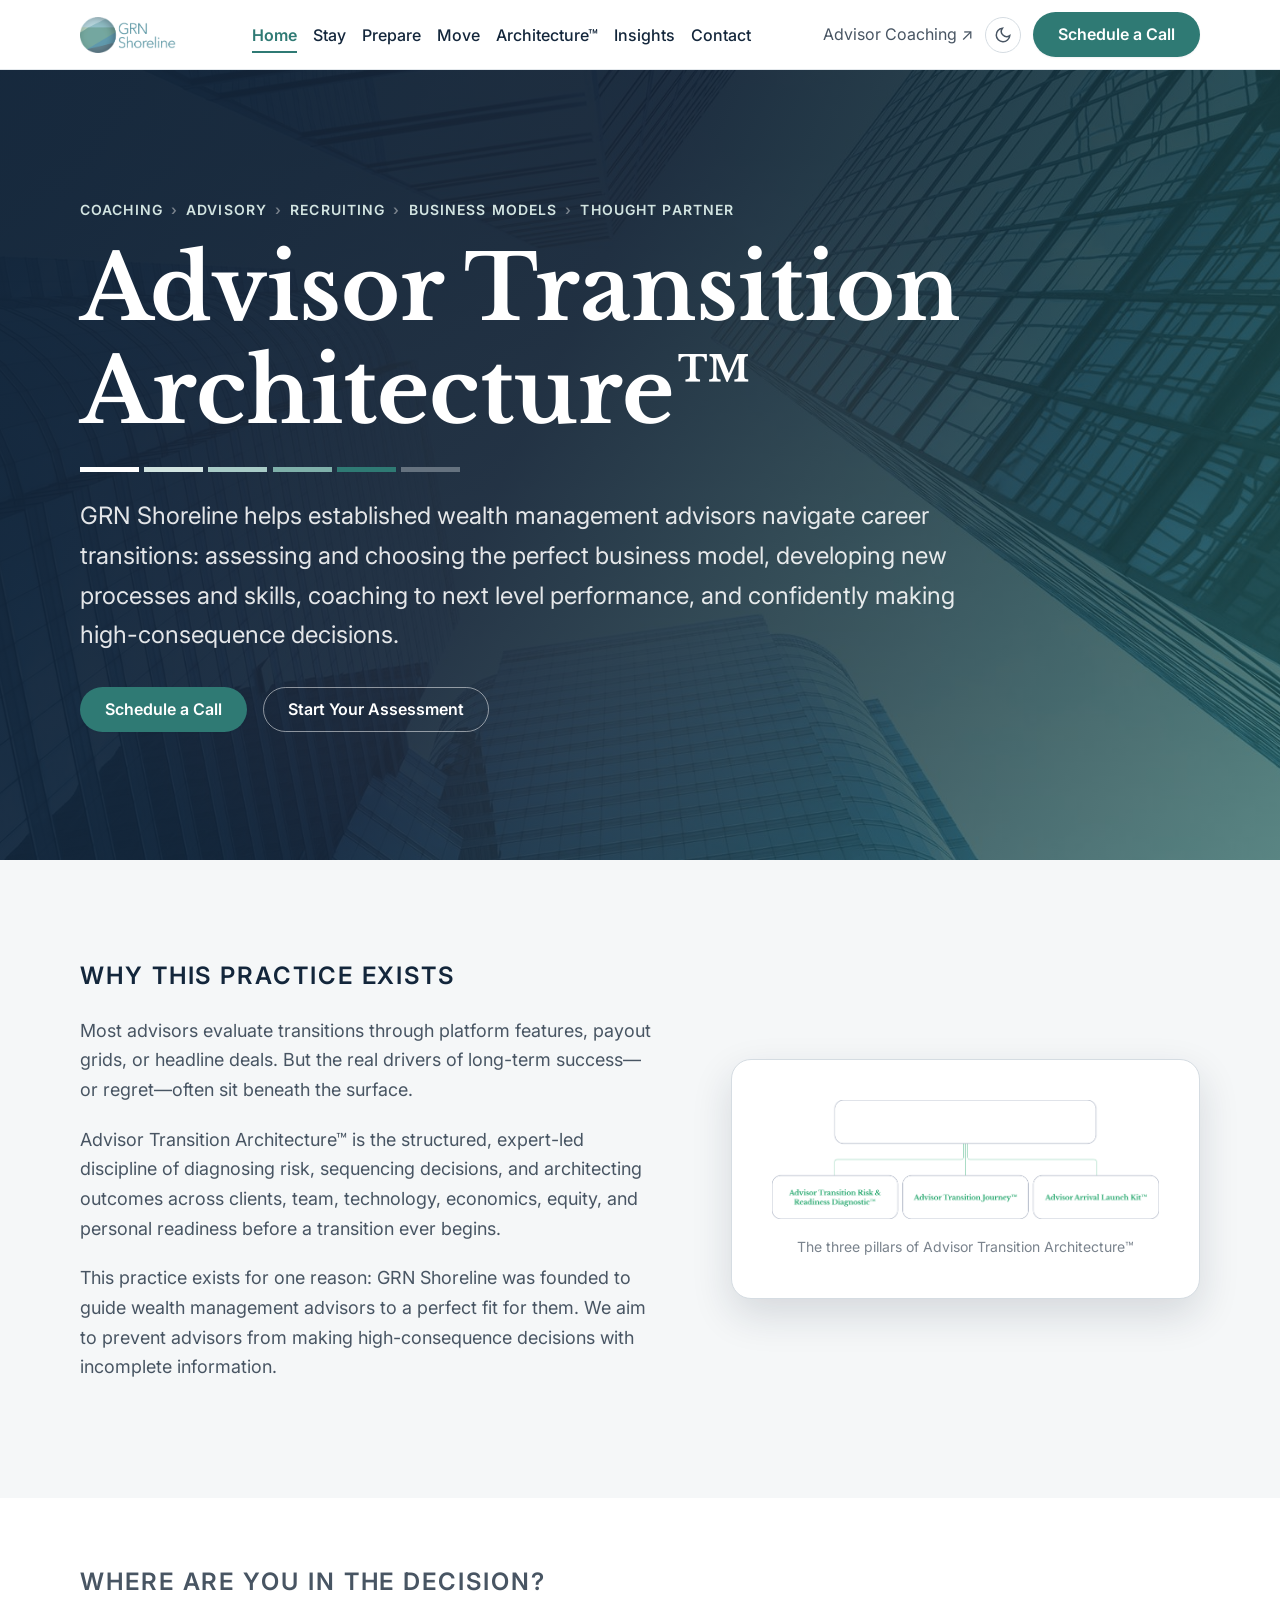
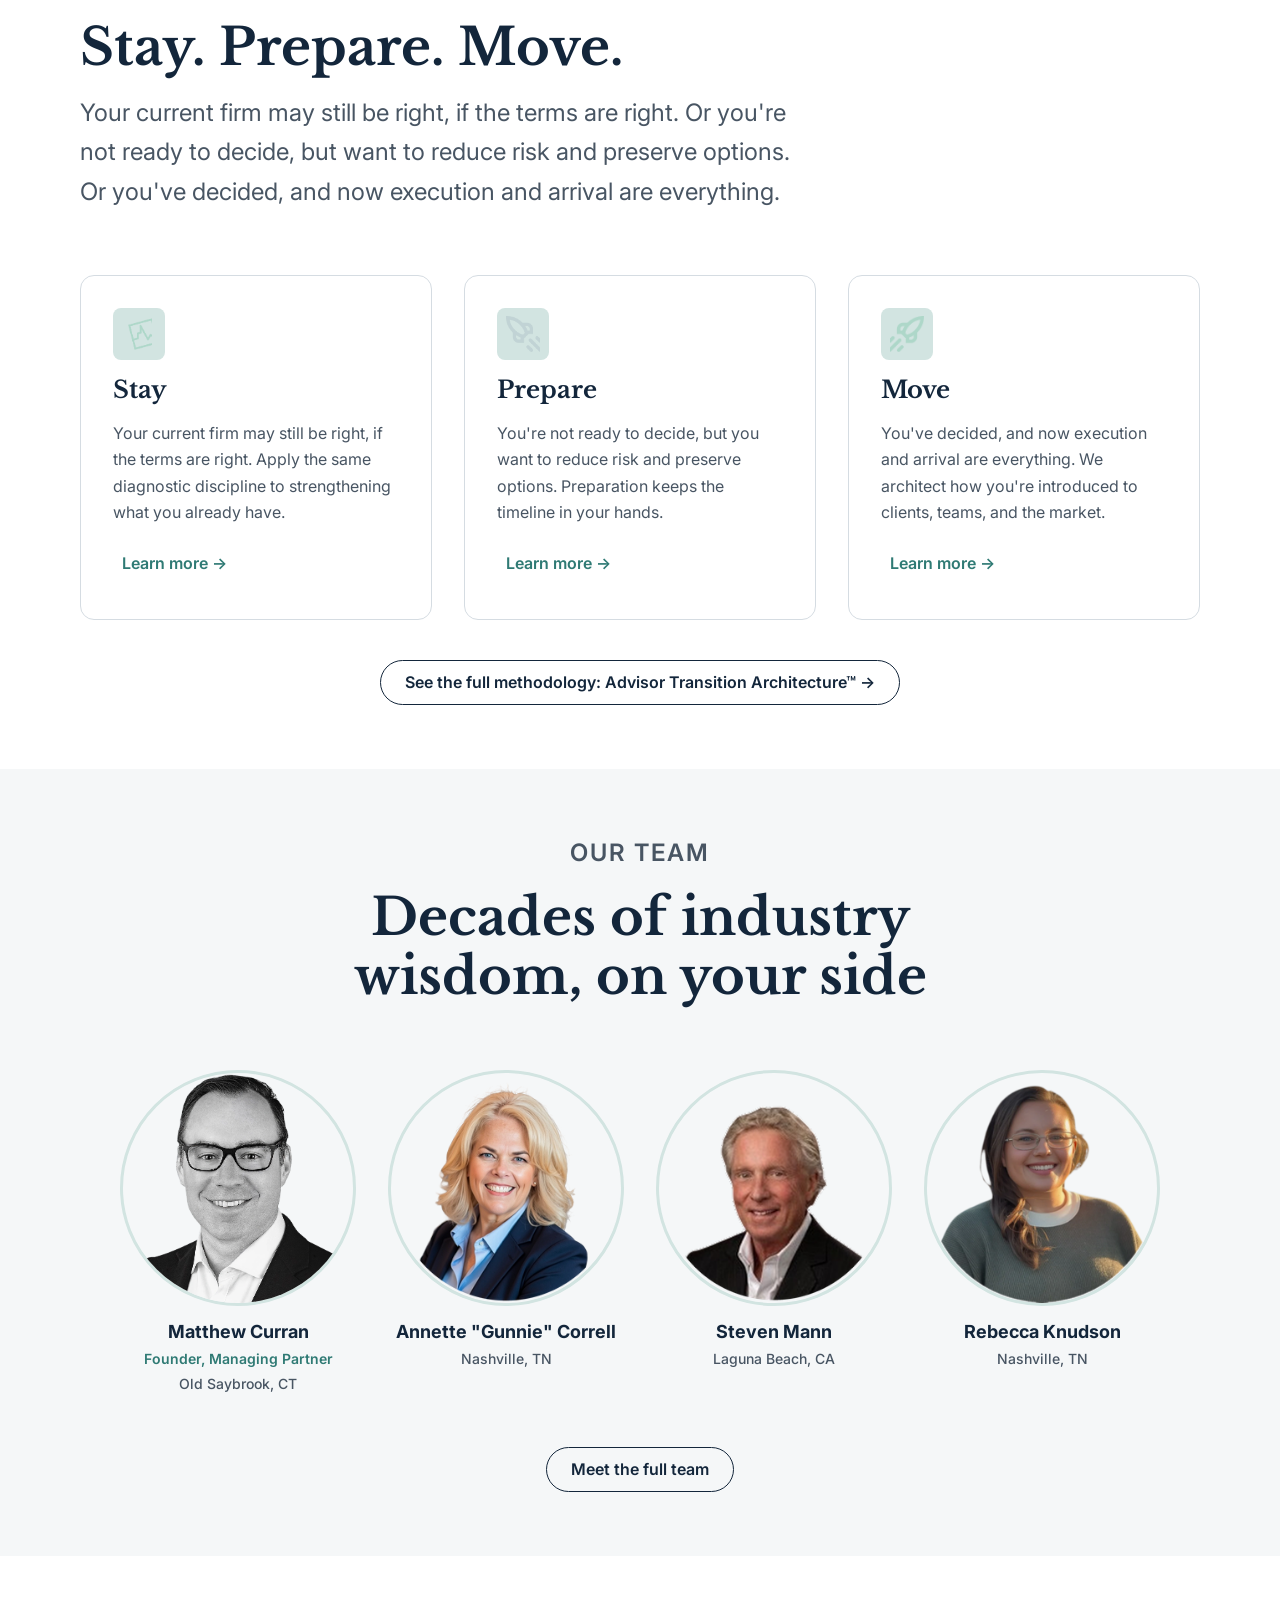
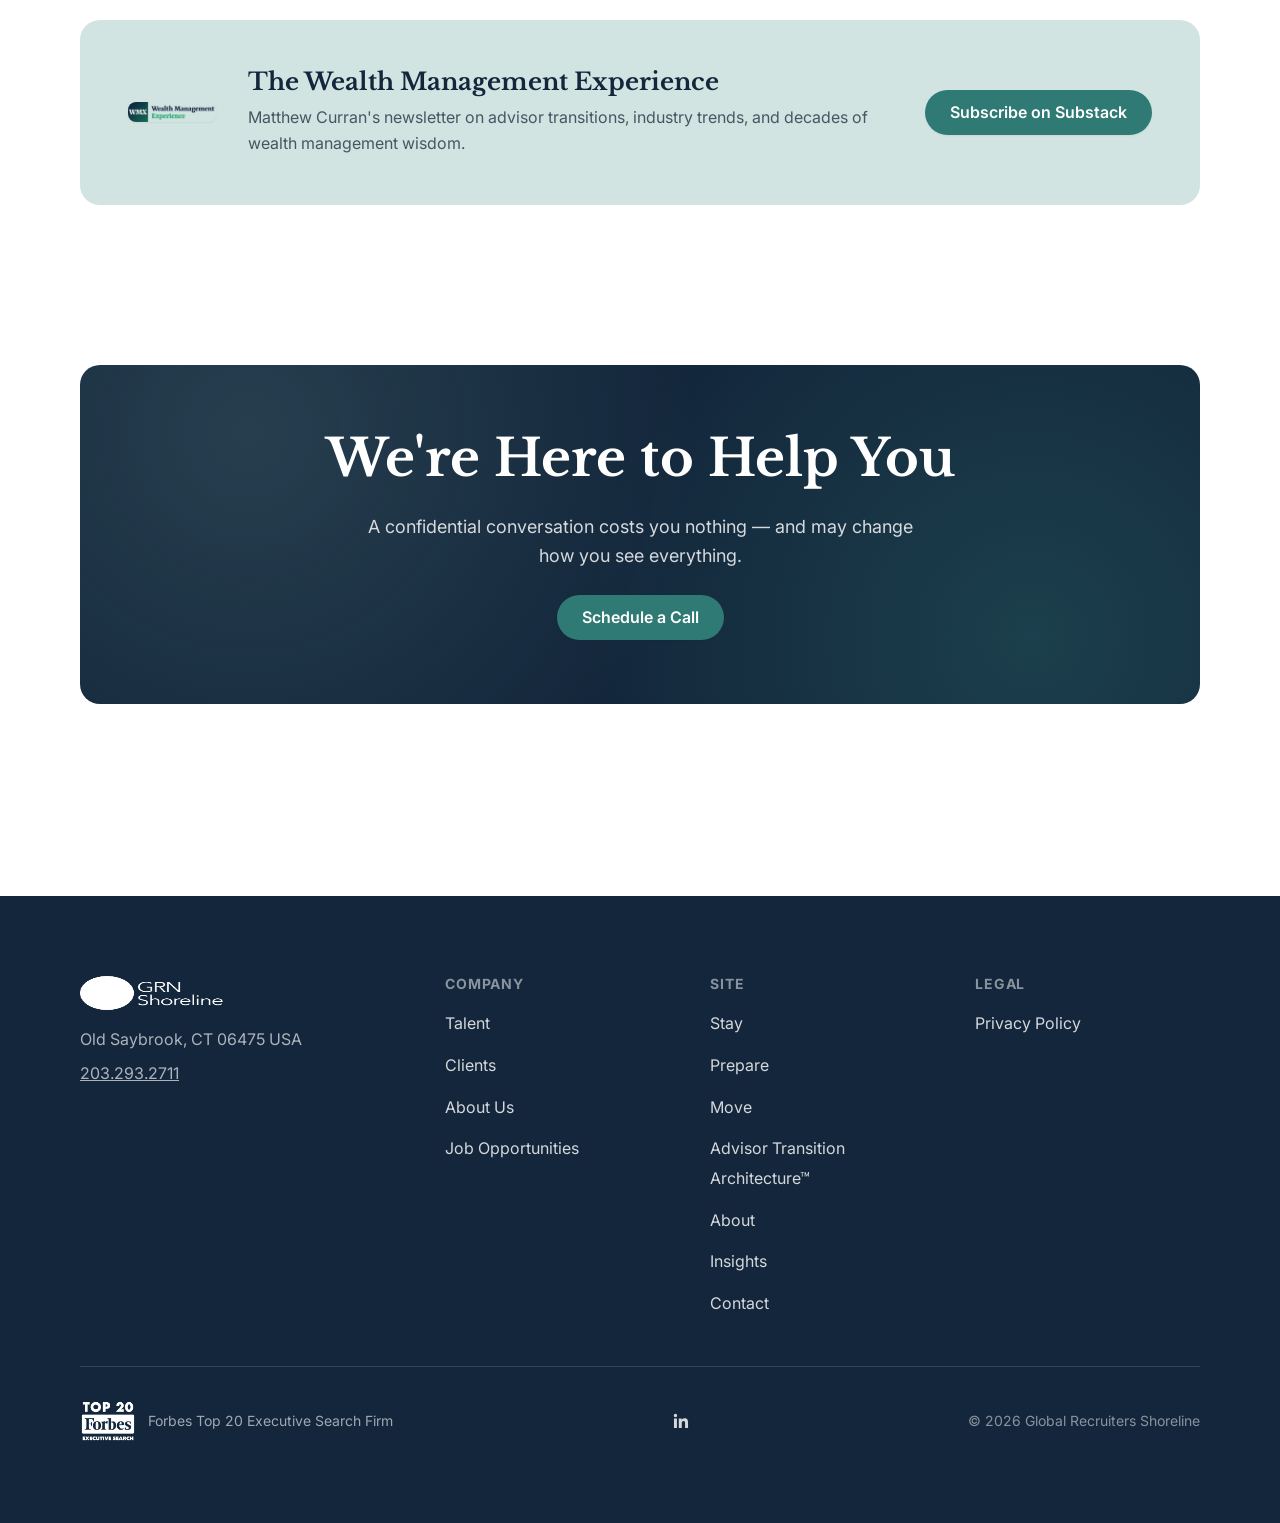
==== commit 5da7a731: "Team: smooth photo ring edges for Annette and Steven; correct spelling to Rebecca Knudson" ====
--- a/index.html
+++ b/index.html
@@ -140,8 +140,8 @@
             <p class="location">Laguna Beach, CA</p>
           </div>
           <div class="team-card">
-            <div class="team-photo"><img src="./assets/rebecca.png" alt="Rebecca Knudsen" width="275" height="275" loading="lazy"></div>
-            <h3>Rebecca Knudsen</h3>
+            <div class="team-photo"><img src="./assets/rebecca.png" alt="Rebecca Knudson" width="275" height="275" loading="lazy"></div>
+            <h3>Rebecca Knudson</h3>
             <p class="location">Nashville, TN</p>
           </div>
         </div>
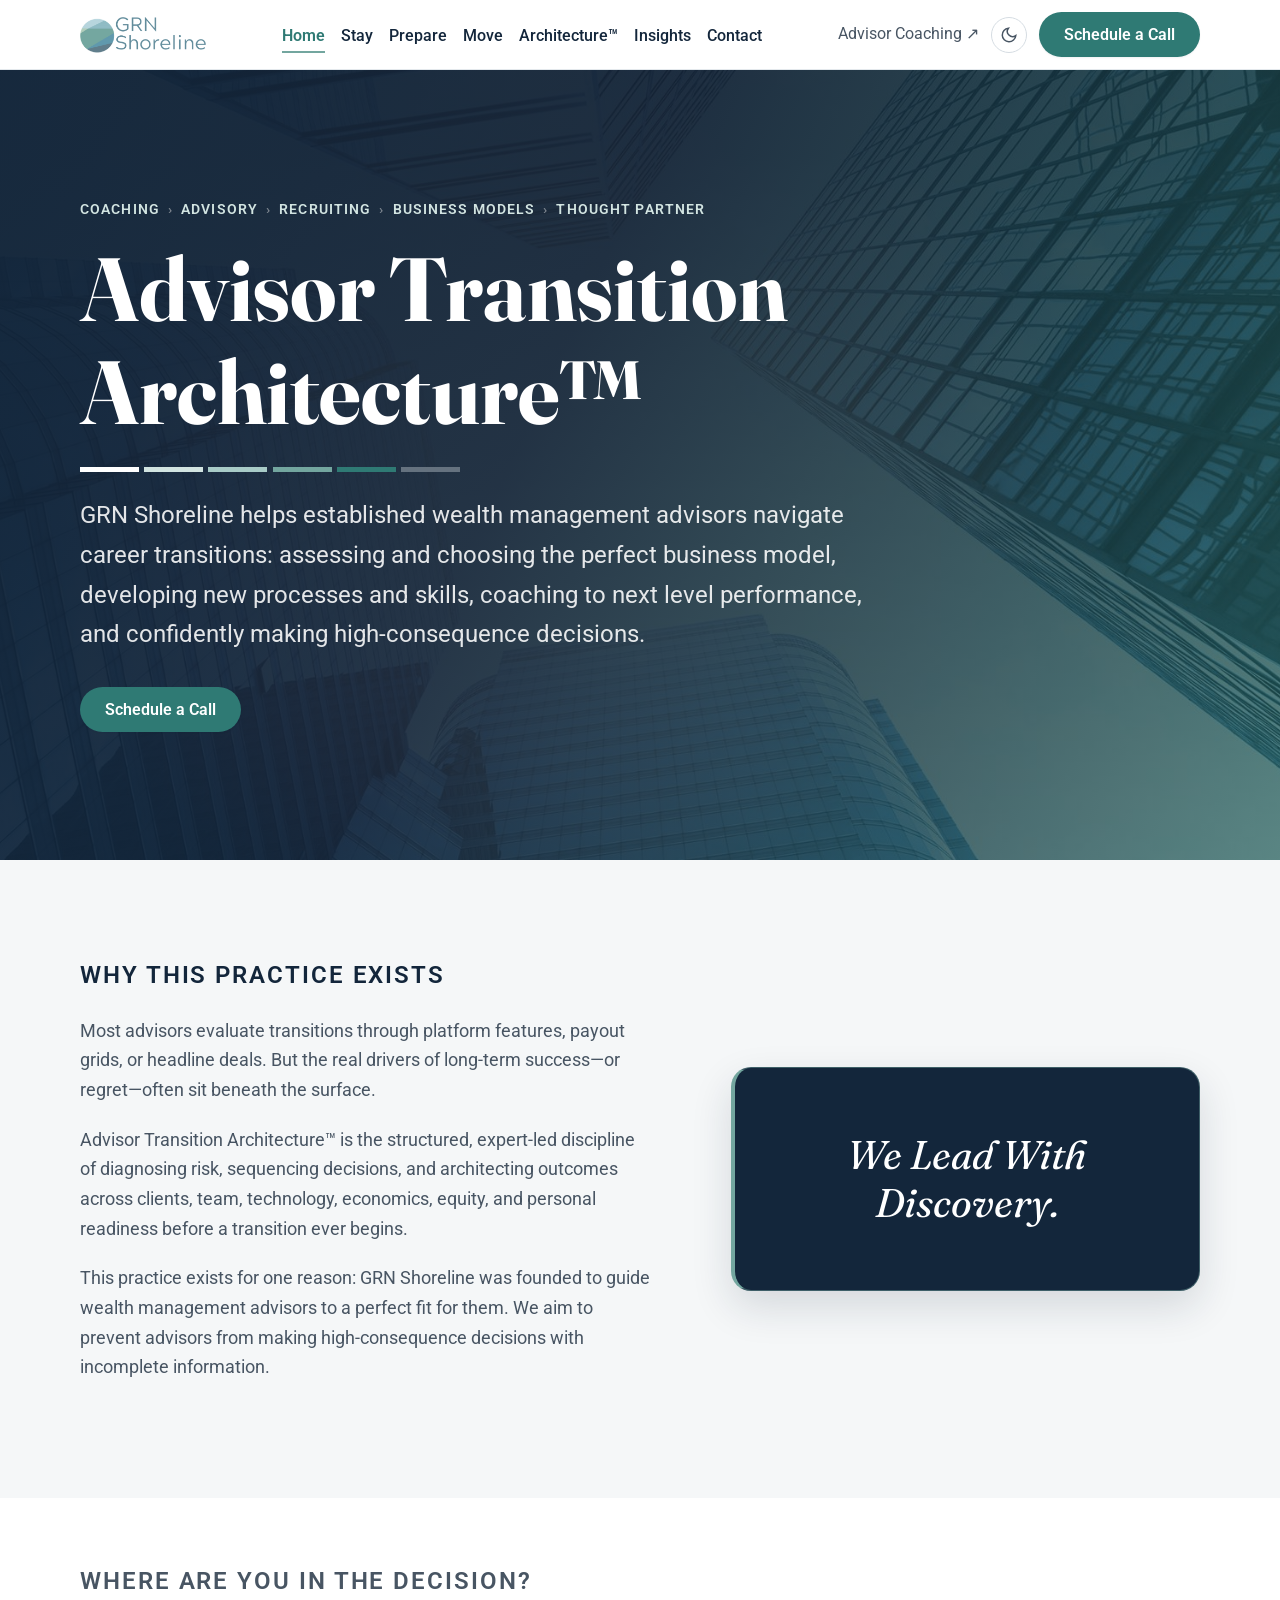
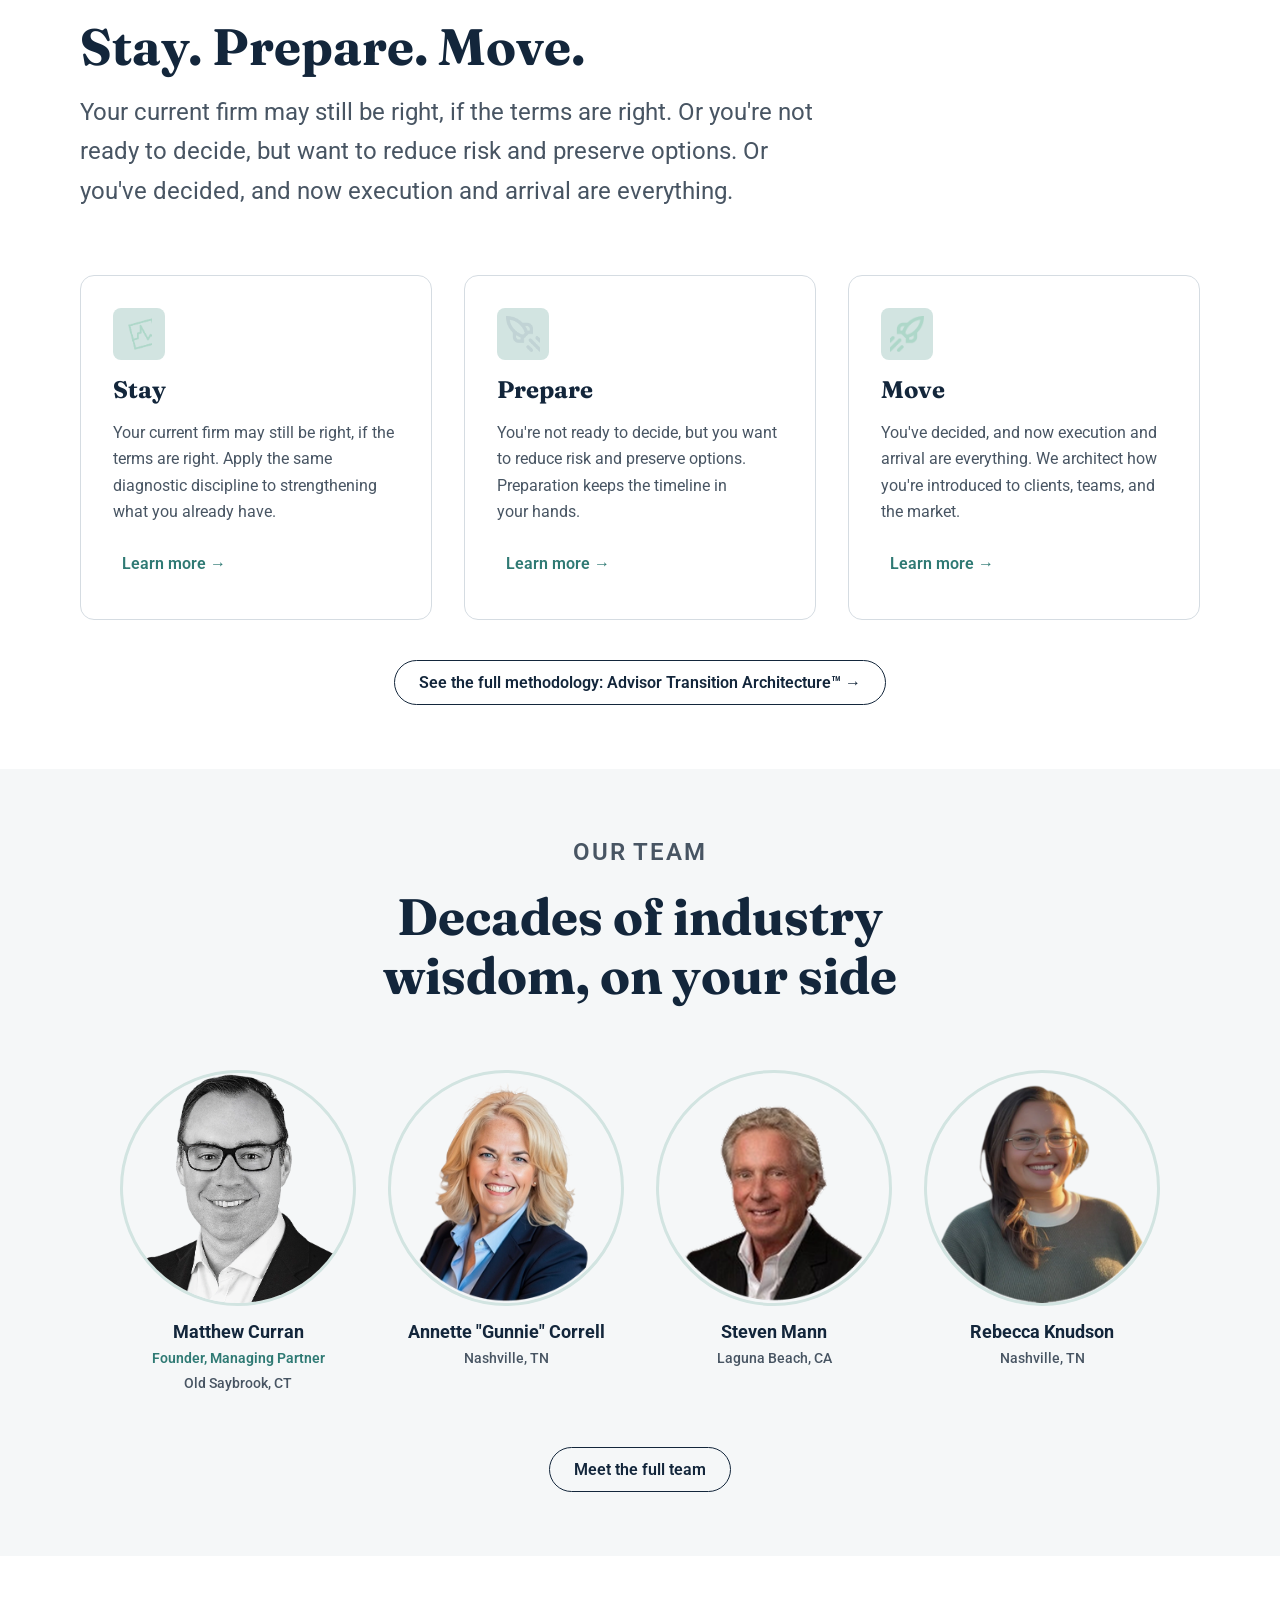
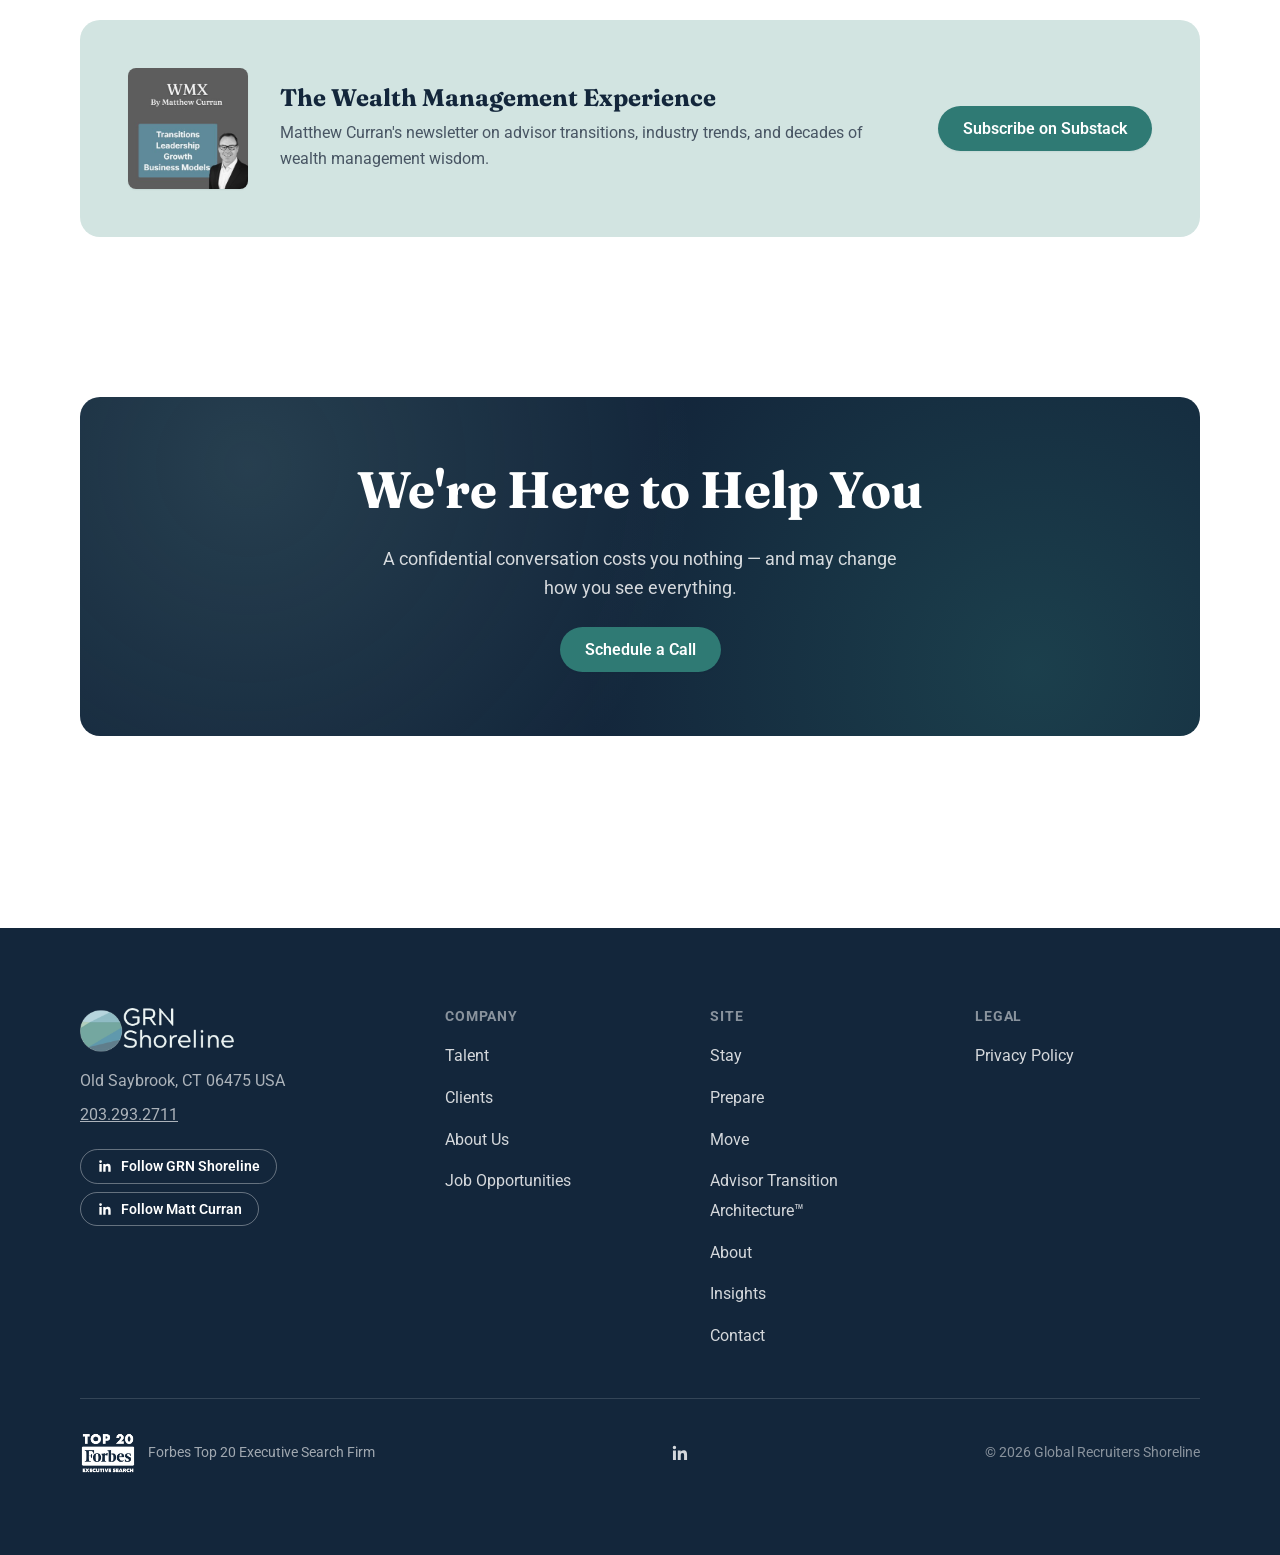
==== commit 7478aaa4: "Nov 2026 edits: remove assessment links, Discovery quote box, WMX logo, fixed GRN logo, LinkedIn fol" ====
--- a/index.html
+++ b/index.html
@@ -11,10 +11,10 @@
   <meta property="og:type" content="website">
   <link rel="preconnect" href="https://fonts.googleapis.com">
   <link rel="preconnect" href="https://fonts.gstatic.com" crossorigin>
-  <link href="https://fonts.googleapis.com/css2?family=Libre+Baskerville:ital,wght@0,400;0,700;1,400&family=Inter:wght@300..800&display=swap" rel="stylesheet">
+  <link href="https://fonts.googleapis.com/css2?family=Fraunces:ital,opsz,wght@0,9..144,400..700;1,9..144,400..700&family=Roboto:wght@300;400;500;700&display=swap" rel="stylesheet">
   <link rel="stylesheet" href="./base.css">
   <link rel="stylesheet" href="./style.css">
-  <link rel="icon" href="./assets/grn-logo-alt.png">
+  <link rel="icon" href="./assets/grn-logo.png">
 </head>
 <body>
   <a class="skip-link" href="#main">Skip to content</a>
@@ -22,7 +22,7 @@
         <header class="site-header">
     <div class="wrap header-inner">
       <a class="brand" href="./index.html" aria-label="GRN Shoreline home">
-        <img src="./assets/grn-logo-alt.png" alt="GRN Shoreline logo" width="150" height="54">
+        <img src="./assets/grn-logo.png" alt="GRN Shoreline logo" width="480" height="137">
       </a>
       <nav class="main-nav" aria-label="Primary">
         <ul role="list">
@@ -58,7 +58,6 @@
         <p class="subhead">GRN Shoreline helps established wealth management advisors navigate career transitions: assessing and choosing the perfect business model, developing new processes and skills, coaching to next level performance, and confidently making high-consequence decisions.</p>
         <div class="hero-ctas">
           <a class="btn btn--primary" href="https://calendly.com/grnshoreline" target="_blank" rel="noopener noreferrer">Schedule a Call</a>
-          <a class="btn btn--on-dark btn--secondary" href="https://matt-ibhmddfy.scoreapp.com/" target="_blank" rel="noopener noreferrer">Start Your Assessment</a>
         </div>
       </div>
     </section>
@@ -73,9 +72,8 @@
             <p>Advisor Transition Architecture™ is the structured, expert-led discipline of diagnosing risk, sequencing decisions, and architecting outcomes across clients, team, technology, economics, equity, and personal readiness before a transition ever begins.</p>
             <p>This practice exists for one reason: GRN Shoreline was founded to guide wealth management advisors to a perfect fit for them. We aim to prevent advisors from making high-consequence decisions with incomplete information.</p>
           </div>
-          <figure class="why-diagram">
-            <img src="./assets/t-architecture.png" alt="Diagram of Advisor Transition Architecture framework showing three pillars: Advisor Transition Risk and Readiness Diagnostic, Advisor Transition Journey, and Advisor Arrival Launch Kit" width="1651" height="509">
-            <figcaption>The three pillars of Advisor Transition Architecture™</figcaption>
+          <figure class="discovery-quote">
+            <blockquote>We Lead With Discovery.</blockquote>
           </figure>
         </div>
       </div>
@@ -155,7 +153,7 @@
     <section class="section section--tight">
       <div class="wrap">
         <div class="newsletter-strip">
-          <img src="./assets/newsletter-logo.png" alt="The Wealth Management Experience newsletter cover" width="365" height="83">
+          <img src="./assets/wmx-logo.jpg" alt="WMX by Matthew Curran: Transitions, Leadership, Growth, Business Models" width="320" height="321">
           <div class="newsletter-copy">
             <h3>The Wealth Management Experience</h3>
             <p>Matthew Curran's newsletter on advisor transitions, industry trends, and decades of wealth management wisdom.</p>
@@ -183,9 +181,13 @@
     <div class="wrap">
       <div class="footer-grid">
         <div class="footer-brand">
-          <img src="./assets/grn-logo-alt.png" alt="GRN Shoreline logo" width="150" height="54">
+          <img src="./assets/grn-logo-light.png" alt="GRN Shoreline logo" width="480" height="137">
           <p>Old Saybrook, CT 06475 USA</p>
           <p><a href="tel:2032932711" style="color:inherit;">203.293.2711</a></p>
+          <div class="footer-follow">
+            <a class="btn btn--follow" href="https://www.linkedin.com/company/grnshoreline/" target="_blank" rel="noopener noreferrer"><svg width="16" height="16" viewBox="0 0 24 24" fill="currentColor" aria-hidden="true"><path d="M20.45 20.45h-3.55v-5.57c0-1.33-.02-3.03-1.85-3.03-1.85 0-2.14 1.44-2.14 2.94v5.66H9.36V9h3.41v1.56h.05c.47-.9 1.64-1.85 3.38-1.85 3.6 0 4.27 2.37 4.27 5.46v6.28zM5.34 7.43a2.06 2.06 0 1 1 0-4.12 2.06 2.06 0 0 1 0 4.12zM7.12 20.45H3.56V9h3.56v11.45z"/></svg> Follow GRN Shoreline</a>
+            <a class="btn btn--follow" href="https://www.linkedin.com/in/matthewcurran-grn/" target="_blank" rel="noopener noreferrer"><svg width="16" height="16" viewBox="0 0 24 24" fill="currentColor" aria-hidden="true"><path d="M20.45 20.45h-3.55v-5.57c0-1.33-.02-3.03-1.85-3.03-1.85 0-2.14 1.44-2.14 2.94v5.66H9.36V9h3.41v1.56h.05c.47-.9 1.64-1.85 3.38-1.85 3.6 0 4.27 2.37 4.27 5.46v6.28zM5.34 7.43a2.06 2.06 0 1 1 0-4.12 2.06 2.06 0 0 1 0 4.12zM7.12 20.45H3.56V9h3.56v11.45z"/></svg> Follow Matt Curran</a>
+          </div>
         </div>
         <div class="footer-col">
           <h4>Company</h4>
@@ -221,7 +223,7 @@
           <span>Forbes Top 20 Executive Search Firm</span>
         </div>
         <div class="footer-social">
-          <a href="https://linkedin.com/company/grnshoreline" target="_blank" rel="noopener noreferrer" aria-label="GRN Shoreline on LinkedIn">
+          <a href="https://www.linkedin.com/company/grnshoreline/" target="_blank" rel="noopener noreferrer" aria-label="GRN Shoreline on LinkedIn">
             <svg width="20" height="20" viewBox="0 0 24 24" fill="currentColor"><path d="M20.45 20.45h-3.55v-5.57c0-1.33-.02-3.03-1.85-3.03-1.85 0-2.14 1.44-2.14 2.94v5.66H9.36V9h3.41v1.56h.05c.47-.9 1.64-1.85 3.38-1.85 3.6 0 4.27 2.37 4.27 5.46v6.28zM5.34 7.43a2.06 2.06 0 1 1 0-4.12 2.06 2.06 0 0 1 0 4.12zM7.12 20.45H3.56V9h3.56v11.45z"/></svg>
           </a>
         </div>
--- a/style.css
+++ b/style.css
@@ -41,8 +41,8 @@
   --content-full: 100%;
 
   /* ============ FONTS ============ */
-  --font-display: 'Libre Baskerville', Georgia, 'Times New Roman', serif;
-  --font-body: 'Inter', -apple-system, 'Helvetica Neue', sans-serif;
+  --font-display: 'Fraunces', Georgia, 'Times New Roman', serif;
+  --font-body: 'Roboto', -apple-system, 'Helvetica Neue', sans-serif;
 }
 
 /* ============ COLOR SYSTEM — GRN Shoreline brand ============
@@ -54,13 +54,13 @@
   --color-navy: #13263b;
   --color-navy-2: #1c3550;
   --color-teal: #2f7a74;
-  --color-teal-2: #2f7a74;
+  --color-teal-2: #73a69f;
   --color-mint: #d2e4e1;
 
   --color-sage-100: #eef4f3;
   --color-sage-200: #d2e4e1;
   --color-sage-300: #a8cbc7;
-  --color-sage-400: #7fb0aa;
+  --color-sage-400: #73a69f;
   --color-sage-500: #2f7a74;
   --color-slate: #65727f;
   --color-btn: #2f7a74;
@@ -106,10 +106,10 @@
   --color-text-faint: #7f8e9c;
   --color-text-inverse: #13263b;
 
-  --color-teal: #7fb0aa;
-  --color-teal-2: #7fb0aa;
-
-  --color-primary: #7fb0aa;
+  --color-teal: #73a69f;
+  --color-teal-2: #73a69f;
+
+  --color-primary: #73a69f;
   --color-primary-hover: #a8cbc7;
   --color-primary-active: #5f9a93;
   --color-primary-highlight: #1e3d44;
@@ -135,9 +135,9 @@
     --color-text-muted: #b4c0cb;
     --color-text-faint: #7f8e9c;
     --color-text-inverse: #13263b;
-    --color-teal: #7fb0aa;
-  --color-teal-2: #7fb0aa;
-    --color-primary: #7fb0aa;
+    --color-teal: #73a69f;
+  --color-teal-2: #73a69f;
+    --color-primary: #73a69f;
     --color-primary-hover: #a8cbc7;
     --color-primary-active: #5f9a93;
     --color-primary-highlight: #1e3d44;
@@ -495,7 +495,7 @@
     #ffffff 0 15.5%, transparent 15.5% 16.9%,
     #d2e4e1 16.9% 32.4%, transparent 32.4% 33.8%,
     #a8cbc7 33.8% 49.3%, transparent 49.3% 50.7%,
-    #7fb0aa 50.7% 66.2%, transparent 66.2% 67.6%,
+    #73a69f 50.7% 66.2%, transparent 66.2% 67.6%,
     #2f7a74 67.6% 83.1%, transparent 83.1% 84.5%,
     #65727f 84.5% 100%
   );
@@ -594,6 +594,43 @@
   font-size: var(--text-xs);
   color: var(--color-text-faint);
   text-align: center;
+}
+
+/* ============ DISCOVERY QUOTE BOX ============ */
+.discovery-quote {
+  background: var(--color-navy);
+  border: 1px solid rgba(115, 166, 159, 0.45);
+  border-left: 4px solid #73a69f;
+  border-radius: var(--radius-xl);
+  padding: clamp(var(--space-8), 5vw, var(--space-12));
+  box-shadow: var(--shadow-lg);
+  display: flex;
+  align-items: center;
+  justify-content: center;
+  min-height: 14rem;
+}
+.discovery-quote blockquote {
+  font-family: var(--font-display);
+  font-style: italic;
+  font-size: clamp(1.75rem, 3.2vw, 2.5rem);
+  line-height: 1.2;
+  color: #fff;
+  text-align: center;
+  margin: 0;
+}
+.discovery-quote--long blockquote {
+  font-size: clamp(1.25rem, 2.2vw, 1.6rem);
+  line-height: 1.45;
+}
+.follow-row {
+  display: flex;
+  flex-wrap: wrap;
+  gap: var(--space-3);
+}
+.follow-row .btn {
+  display: inline-flex;
+  align-items: center;
+  gap: var(--space-2);
 }
 
 /* ============ CARD GRID (teasers) ============ */
@@ -802,7 +839,8 @@
   background: var(--color-surface-mint);
 }
 .newsletter-strip img {
-  width: 88px;
+  width: 120px;
+  height: auto;
   border-radius: var(--radius-md);
   box-shadow: var(--shadow-sm);
   flex-shrink: 0;
@@ -1133,7 +1171,8 @@
   margin-bottom: clamp(var(--space-12), 6vw, var(--space-20));
 }
 .subscribe-banner img {
-  width: 84px;
+  width: 120px;
+  height: auto;
   border-radius: var(--radius-md);
   flex-shrink: 0;
 }
@@ -1275,9 +1314,32 @@
   margin-bottom: var(--space-12);
 }
 .footer-brand img {
-  height: 34px;
+  height: 44px;
+  width: auto;
   margin-bottom: var(--space-4);
-  filter: brightness(0) invert(1);
+}
+.footer-follow {
+  display: flex;
+  flex-direction: column;
+  align-items: flex-start;
+  gap: var(--space-2);
+  margin-top: var(--space-5);
+}
+.btn--follow {
+  display: inline-flex;
+  align-items: center;
+  gap: var(--space-2);
+  font-size: var(--text-xs);
+  padding: var(--space-2) var(--space-4);
+  border-radius: var(--radius-full);
+  border: 1px solid rgba(255, 255, 255, 0.35);
+  color: #fff;
+  text-decoration: none;
+}
+.btn--follow:hover {
+  background: #73a69f;
+  border-color: #73a69f;
+  color: #0f2233;
 }
 .footer-brand p {
   font-size: var(--text-sm);
@@ -1472,3 +1534,13 @@
     gap: var(--space-5);
   }
 }
+
+/* Header logo: light-text version on dark backgrounds */
+[data-theme='dark'] .brand img {
+  content: url('./assets/grn-logo-light.png');
+}
+@media (prefers-color-scheme: dark) {
+  :root:not([data-theme]) .brand img {
+    content: url('./assets/grn-logo-light.png');
+  }
+}
